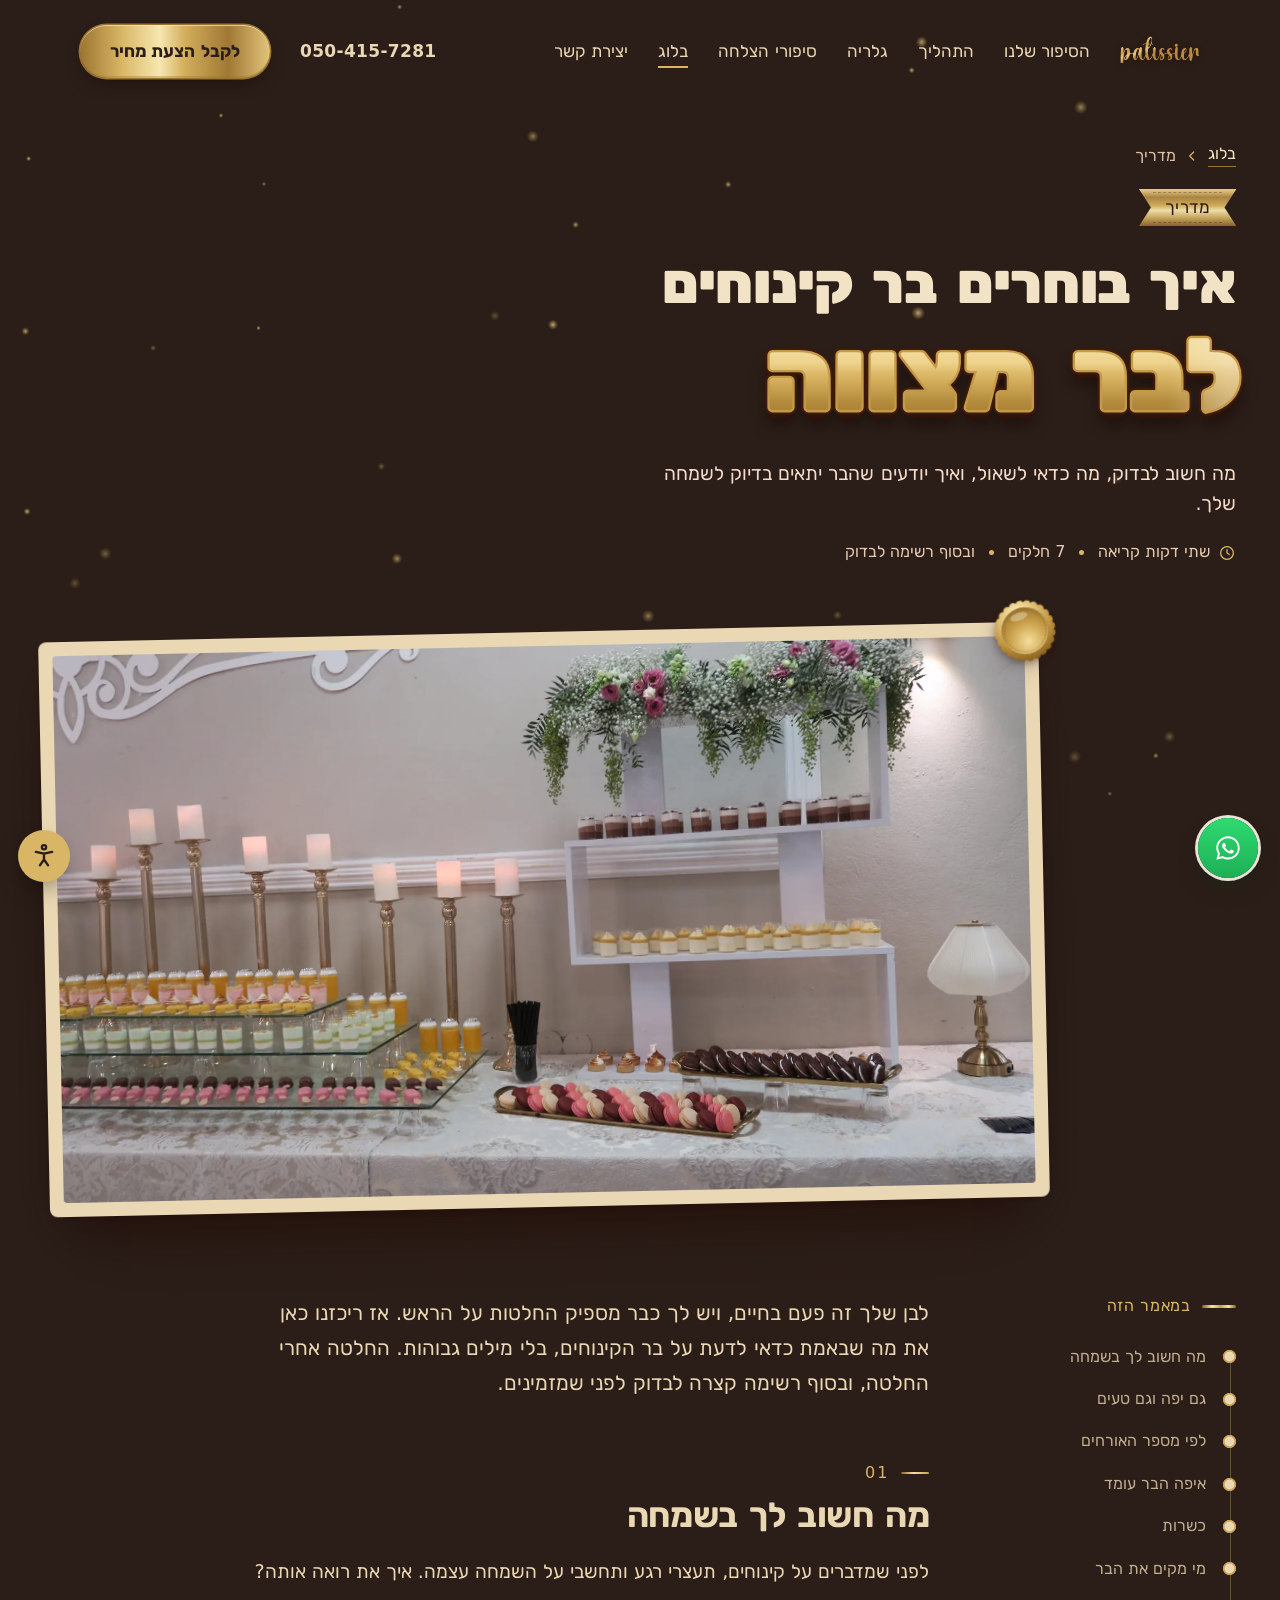
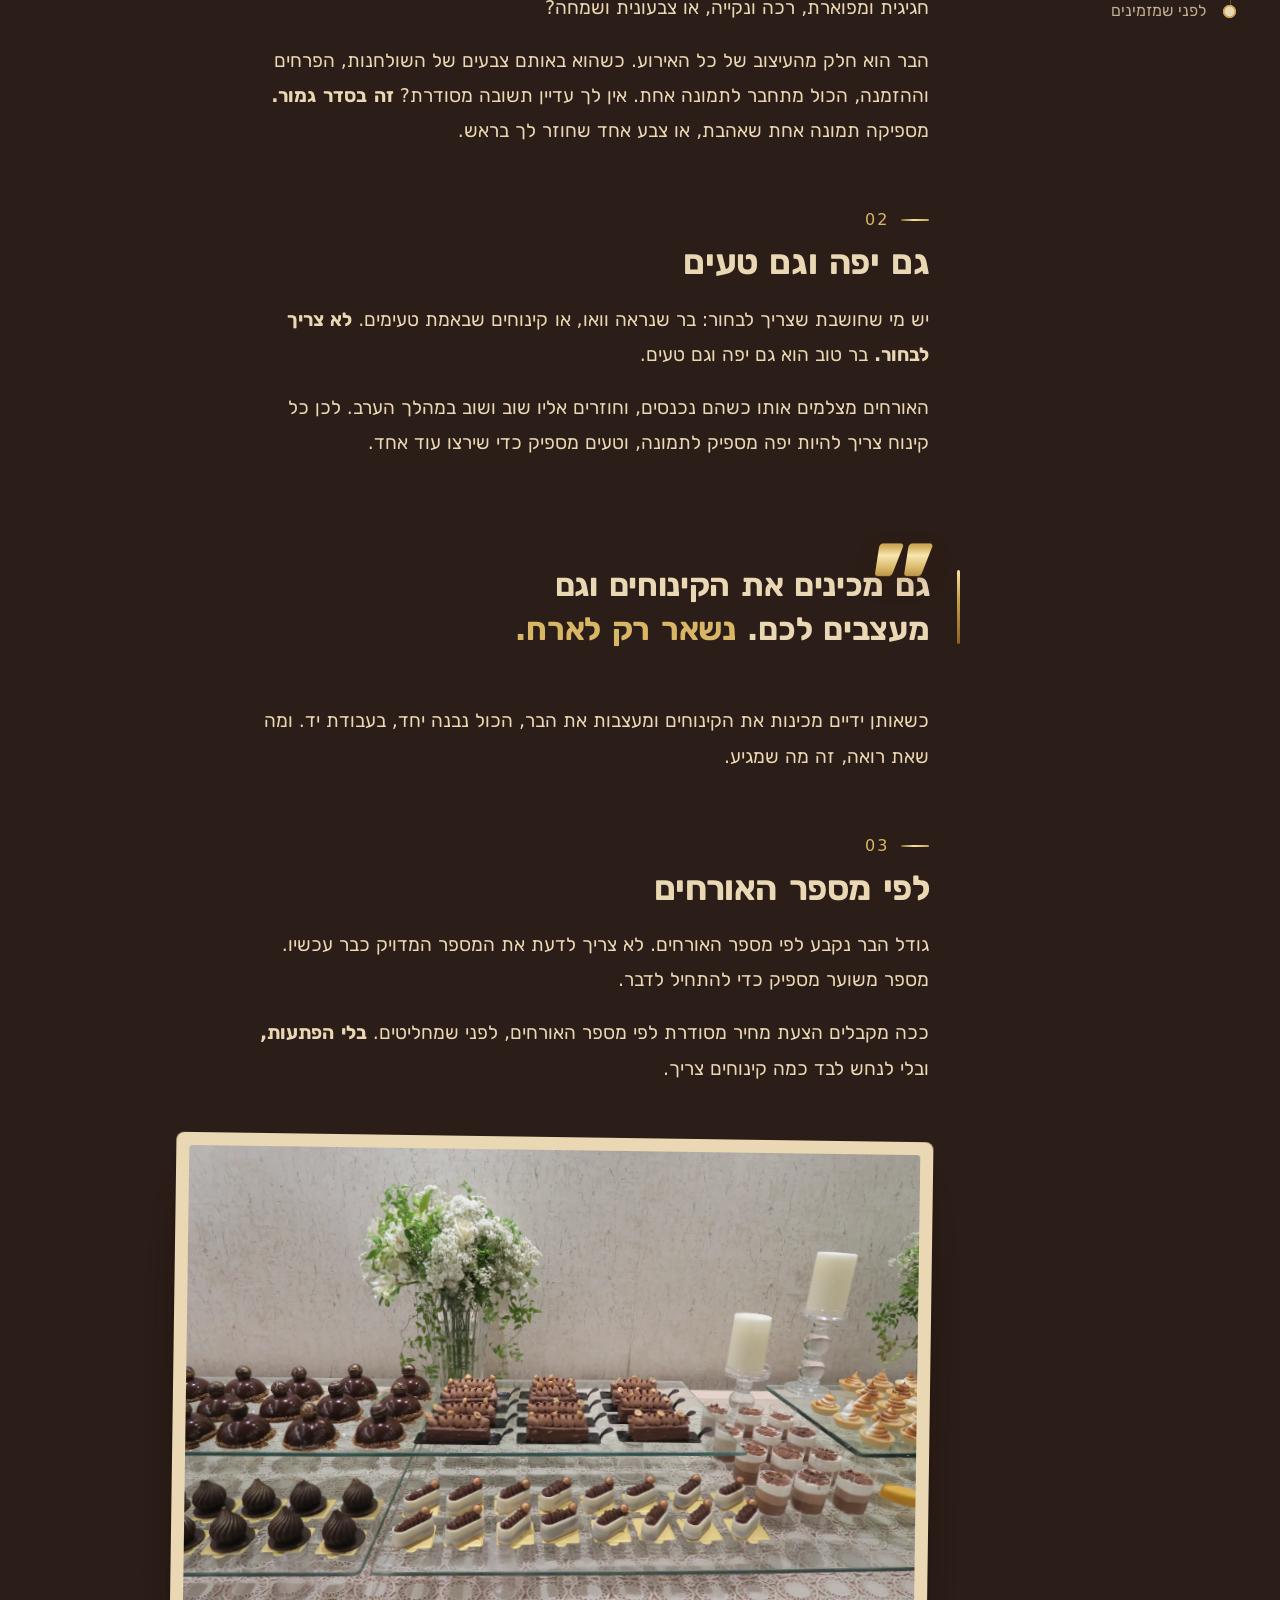
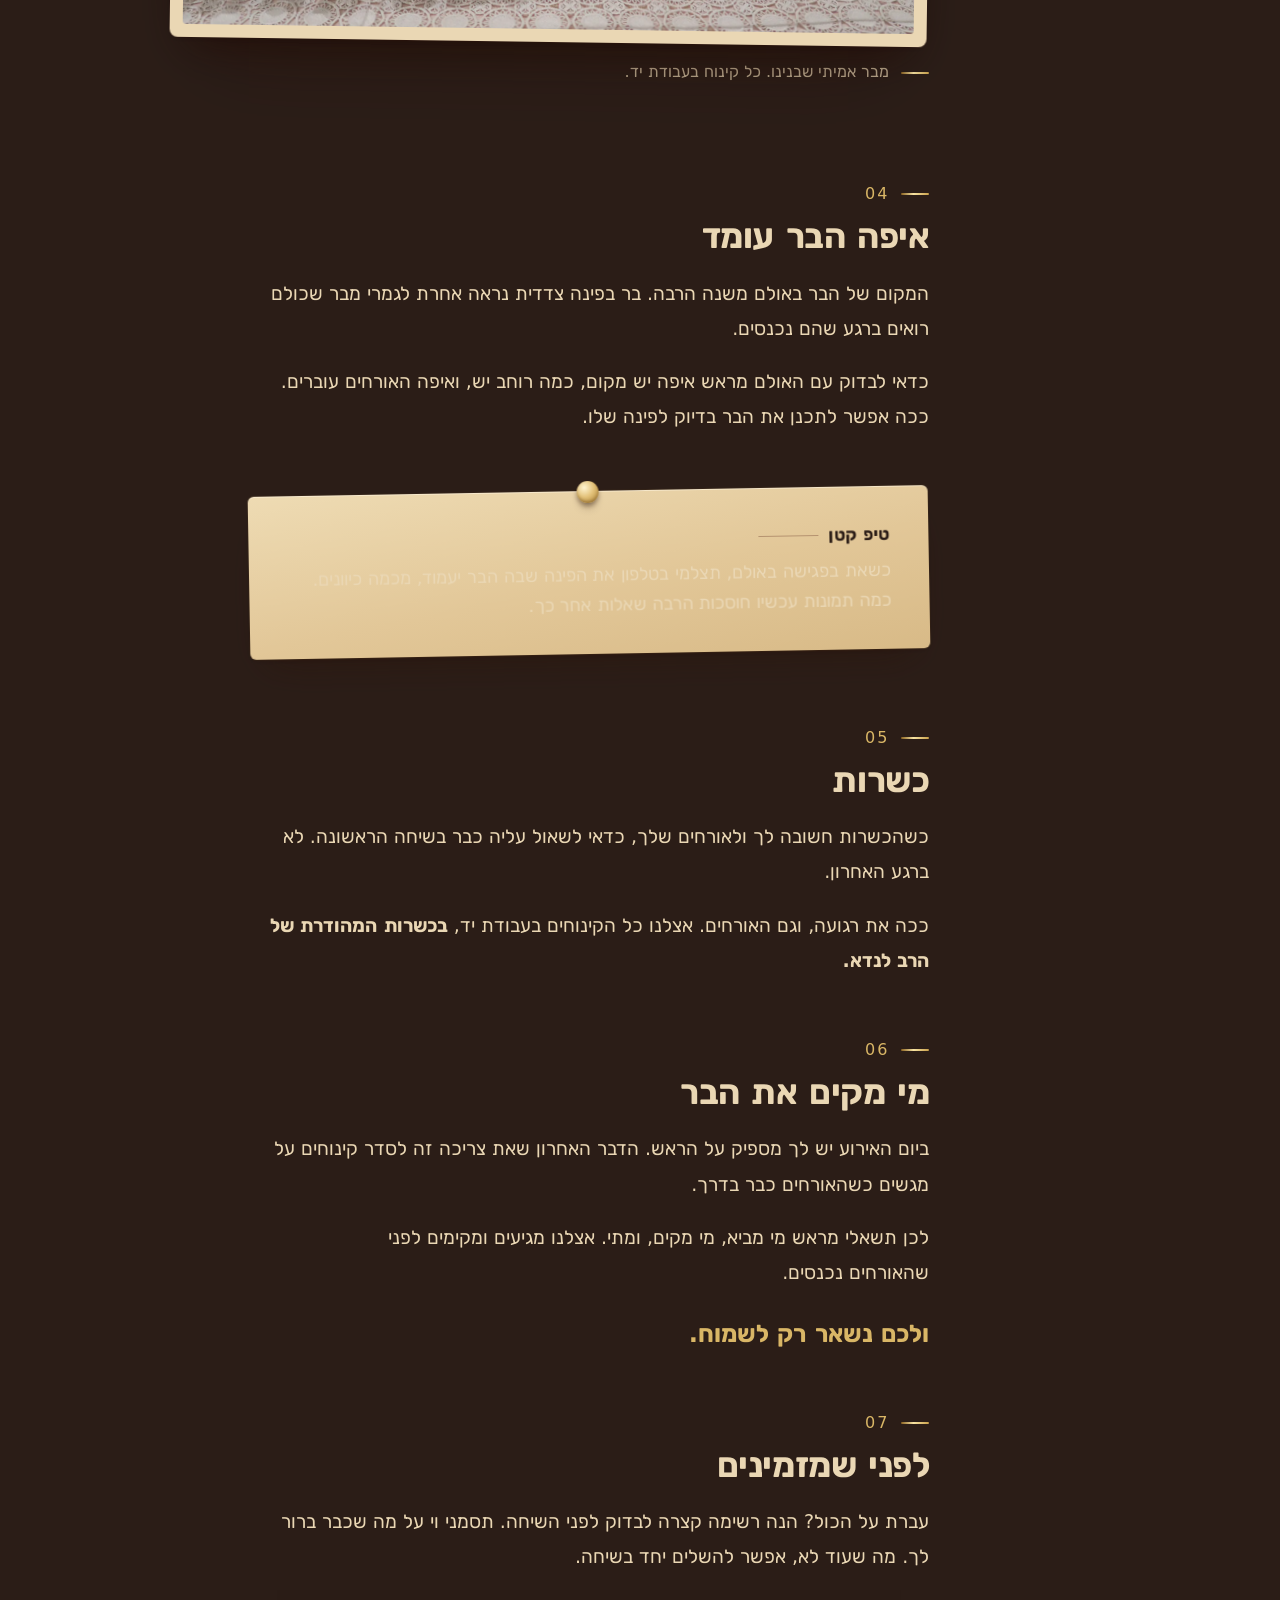
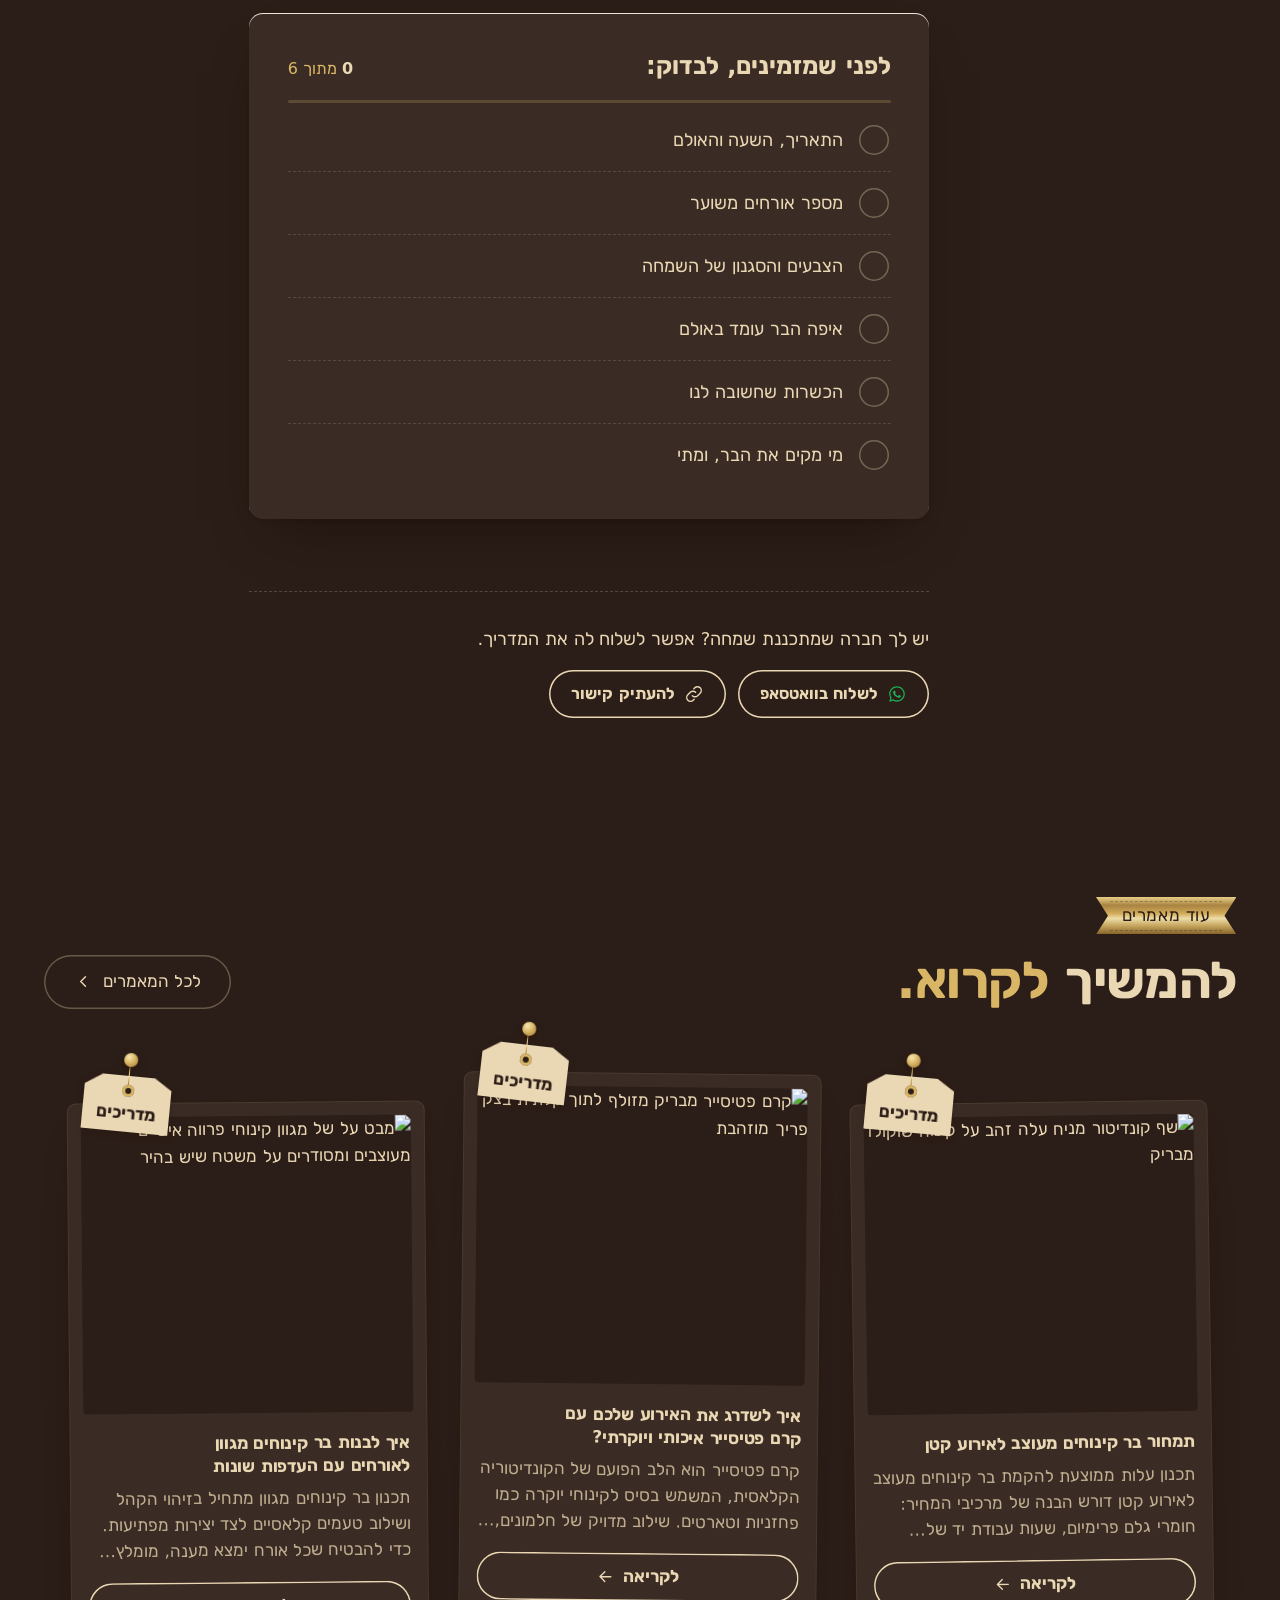
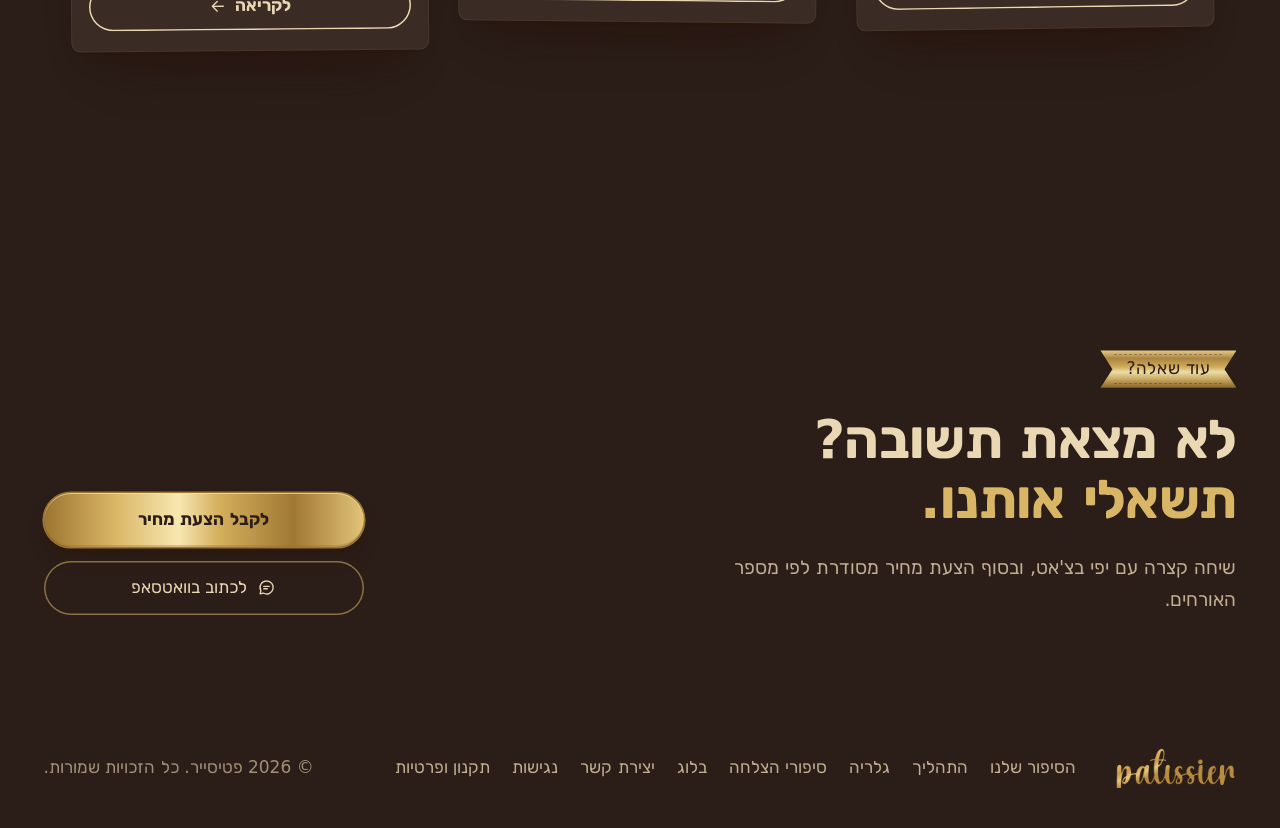
==== article.html @ a87665f5 "פטיסייר: עדכון התצוגה לגרסה החדשה (פלטה 41, כותרת זהב בתלת ממד, פתיחה בגלילה, בלוג ומאמרים) Co-Autho" ====
<!doctype html>
<html lang="he" dir="rtl">
<head>
<meta name="robots" content="noindex">
<meta charset="utf-8">
<meta name="viewport" content="width=device-width,initial-scale=1">
<title>איך בוחרים בר קינוחים לבר מצווה · פטיסייר</title>
<meta name="description" content="מה חשוב לבדוק לפני שבוחרים בר קינוחים לבר מצווה: סגנון וצבעים, מספר האורחים, המקום באולם, כשרות ומי מקים. ובסוף רשימה קצרה לבדוק לפני שמזמינים.">
<meta name="theme-color" content="#4A2216">
<link rel="icon" href="favicon.ico">
<link rel="preload" as="image" href="media/img/IMG_9027-lg.webp">
<link rel="stylesheet" href="site.css">
<link rel="stylesheet" href="blog.css">
<link rel="stylesheet" href="article.css">
<link rel="stylesheet" href="article-live.css">
<script>/* רעיונות לעמוד המאמר (זמני): article.html?idea=1..5 */(function(){var m=/[?&]idea=([1-5])/.exec(location.search);if(!m)return;document.documentElement.classList.add("idea-"+m[1]);document.write('<link rel="stylesheet" href="article-ideas/i'+m[1]+'.css">');window.AR_IDEA=+m[1];})();</script>
</head>
<body>
<a class="skip" href="#main">דילוג לתוכן</a>

<header class="hdr" id="hdr">
  <div class="wrap">
    <a class="hlogo" href="index.html" aria-label="פטיסייר, לדף הבית"><span class="logo" data-tone="gold"></span></a>
    <nav class="nav" aria-label="ראשי">
      <a href="index.html#story">הסיפור שלנו</a><a href="index.html#process">התהליך</a><a href="index.html#gallery">גלריה</a><a href="index.html#stories">סיפורי הצלחה</a><a href="blog.html" aria-current="page">בלוג</a><a href="index.html#contact">יצירת קשר</a>
    </nav>
    <span class="sp"></span>
    <a class="tel" href="tel:0504157281" aria-label="להתקשר 050-415-7281"><i data-ico="phone"></i><b class="ltr">050-415-7281</b></a>
    <a class="btn-g" href="index.html#bot">לקבל הצעת מחיר</a>
    <button class="mbtn" id="mbtn" aria-label="תפריט" aria-expanded="false" aria-controls="drawer"><i data-ico="menu"></i></button>
  </div>
</header>
<nav class="drawer" id="drawer" aria-label="תפריט">
  <button class="x" id="mx" aria-label="סגירה"><i data-ico="close"></i></button>
  <a href="index.html#story">הסיפור שלנו</a><a href="index.html#process">התהליך</a><a href="index.html#gallery">גלריה</a><a href="index.html#stories">סיפורי הצלחה</a><a href="blog.html" aria-current="page">בלוג</a><a href="index.html#contact">יצירת קשר</a>
  <a class="btn btn-main" href="index.html#bot">לקבל הצעת מחיר</a>
</nav>
<!-- פס התקדמות הקריאה: צמוד מתחת להדר (מתמלא ב-article.js) -->
<div class="ar-prog" aria-hidden="true"><i></i></div>

<main id="main">

  <!-- 1. פתיחה (שוקולד): פירורי לחם, תווית, כותרת עם זהב תלת ממדי, שורת פתיחה ופרטים. הגל של דף הבית למטה -->
  <section class="choc ar-hero on-choc" id="top">
    <canvas class="dust" data-n="36" aria-hidden="true"></canvas>
    <div class="wrap ar-hin">
      <nav class="ar-crumbs" aria-label="פירורי לחם">
        <a href="blog.html">בלוג</a><i data-ico="chevL"></i><span aria-current="page">מדריך</span>
      </nav>
      <span class="label gold">מדריך</span>
      <h1 class="ar-h1">
        <span class="ar-l1">איך בוחרים בר קינוחים</span>
        <span class="ar-l2 g3d" data-t="לבר מצווה"><span>לבר מצווה</span></span>
      </h1>
      <p class="ar-lead">מה חשוב לבדוק, מה כדאי לשאול, ואיך יודעים שהבר יתאים בדיוק לשמחה שלך.</p>
      <p class="ar-meta">
        <span class="ar-mi" id="ar-rt" hidden><i data-ico="clock"></i><span></span></span>
        <span class="ar-mi" id="ar-ns" hidden></span>
        <span class="ar-mi">ובסוף רשימה לבדוק</span>
      </p>
    </div>
    <svg class="h-wave" viewBox="0 760 1440 240" preserveAspectRatio="none" aria-hidden="true">
      <defs><linearGradient id="hgl" x1="0" x2="1"><stop offset="0" stop-color="#B98A45"/><stop offset=".3" stop-color="#E8C77F"/><stop offset=".55" stop-color="#C79A55"/><stop offset=".8" stop-color="#E9C880"/><stop offset="1" stop-color="#B98A45"/></linearGradient>
        <linearGradient id="hcr" gradientUnits="userSpaceOnUse" x1="0" y1="805" x2="0" y2="935"><stop offset="0" stop-color="#F2E3C6"/><stop offset=".55" stop-color="#F8EDDA"/><stop offset=".8" stop-color="#FBF3E4"/><stop offset="1" stop-color="#FBF3E4"/></linearGradient><filter id="hgrain" x="0" y="0" width="100%" height="100%"><feTurbulence type="fractalNoise" baseFrequency=".8" numOctaves="3" stitchTiles="stitch"/><feColorMatrix values="0 0 0 0 .26 0 0 0 0 .15 0 0 0 0 .1 0 0 0 .34 -.08"/><feComposite in2="SourceGraphic" operator="in"/></filter>
        <linearGradient id="hdrip" gradientUnits="userSpaceOnUse" x1="0" y1="840" x2="0" y2="1000"><stop offset="0" stop-color="#5C2E17"/><stop offset=".45" stop-color="#5C2E17"/><stop offset=".8" stop-color="#5A2C15"/><stop offset="1" stop-color="#74401F"/></linearGradient></defs>
      <g class="h-cake"><path class="h-cream" d="M-20 852.5 L-8 850.5 L4 848.5 L16 846.5 L28 844.4 L40 842.4 L52 840.3 L64 838.3 L76 836.4 L88 834.6 L100 833.0 L112 831.4 L124 830.0 L136 828.8 L148 827.8 L160 826.9 L172 826.3 L184 825.9 L196 825.7 L208 825.7 L220 826.0 L232 826.4 L244 827.1 L256 828.0 L268 829.0 L280 830.3 L292 831.7 L304 833.3 L316 835.0 L328 836.8 L340 838.8 L352 840.8 L364 842.8 L376 844.9 L388 846.9 L400 849.0 L412 851.0 L424 852.9 L436 854.7 L448 856.5 L460 858.1 L472 859.5 L484 860.8 L496 861.9 L508 862.8 L520 863.5 L532 864.0 L544 864.3 L556 864.3 L568 864.2 L580 863.8 L592 863.2 L604 862.4 L616 861.3 L628 860.2 L640 858.8 L652 857.3 L664 855.6 L676 853.8 L688 851.9 L700 849.9 L712 847.9 L724 845.9 L736 843.8 L748 841.7 L760 839.7 L772 837.8 L784 835.9 L796 834.1 L808 832.5 L820 831.0 L832 829.6 L844 828.5 L856 827.5 L868 826.7 L880 826.2 L892 825.8 L904 825.7 L916 825.8 L928 826.1 L940 826.6 L952 827.3 L964 828.3 L976 829.4 L988 830.7 L1000 832.2 L1012 833.8 L1024 835.6 L1036 837.4 L1048 839.4 L1060 841.4 L1072 843.4 L1084 845.5 L1096 847.5 L1108 849.6 L1120 851.6 L1132 853.5 L1144 855.3 L1156 857.0 L1168 858.5 L1180 859.9 L1192 861.1 L1204 862.2 L1216 863.0 L1228 863.7 L1240 864.1 L1252 864.3 L1264 864.3 L1276 864.1 L1288 863.6 L1300 862.9 L1312 862.1 L1324 861.0 L1336 859.8 L1348 858.3 L1360 856.8 L1372 855.1 L1384 853.2 L1396 851.3 L1408 849.3 L1420 847.3 L1432 845.2 L1444 843.2 L1456 841.1 L1460 961.5 L1450 963.1 L1440 964.9 L1430 966.6 L1420 968.3 L1410 970.0 L1400 971.7 L1390 973.3 L1380 974.9 L1370 976.4 L1360 977.8 L1350 979.1 L1340 980.3 L1330 981.4 L1320 982.4 L1310 983.2 L1300 983.9 L1290 984.5 L1280 984.9 L1270 985.2 L1260 985.3 L1250 985.3 L1240 985.1 L1230 984.8 L1220 984.3 L1210 983.6 L1200 982.9 L1190 982.0 L1180 980.9 L1170 979.8 L1160 978.5 L1150 977.1 L1140 975.7 L1130 974.2 L1120 972.6 L1110 970.9 L1100 969.2 L1090 967.5 L1080 965.8 L1070 964.1 L1060 962.4 L1050 960.7 L1040 959.1 L1030 957.5 L1020 956.0 L1010 954.5 L1000 953.2 L990 952.0 L980 950.8 L970 949.8 L960 948.9 L950 948.2 L940 947.6 L930 947.1 L920 946.8 L910 946.7 L900 946.7 L890 946.8 L880 947.2 L870 947.6 L860 948.2 L850 949.0 L840 949.8 L830 950.8 L820 952.0 L810 953.2 L800 954.6 L790 956.0 L780 957.5 L770 959.1 L760 960.7 L750 962.4 L740 964.1 L730 965.8 L720 967.6 L710 969.3 L700 970.9 L690 972.6 L680 974.2 L670 975.7 L660 977.2 L650 978.5 L640 979.8 L630 980.9 L620 982.0 L610 982.9 L600 983.6 L590 984.3 L580 984.8 L570 985.1 L560 985.3 L550 985.3 L540 985.2 L530 984.9 L520 984.5 L510 983.9 L500 983.2 L490 982.4 L480 981.4 L470 980.3 L460 979.1 L450 977.7 L440 976.3 L430 974.8 L420 973.3 L410 971.6 L400 970.0 L390 968.3 L380 966.6 L370 964.8 L360 963.1 L350 961.4 L340 959.8 L330 958.2 L320 956.6 L310 955.2 L300 953.8 L290 952.5 L280 951.3 L270 950.2 L260 949.3 L250 948.5 L240 947.8 L230 947.3 L220 947.0 L210 946.7 L200 946.7 L190 946.8 L180 947.0 L170 947.4 L160 947.9 L150 948.6 L140 949.4 L130 950.4 L120 951.5 L110 952.7 L100 954.0 L90 955.4 L80 956.8 L70 958.4 L60 960.0 L50 961.7 L40 963.4 L30 965.1 L20 966.8 L10 968.5 L0 970.2 L-10 971.9 L-20 973.5 Z"/><path class="h-creamhi" d="M-20 973.5 L-10 971.9 L0 970.2 L10 968.5 L20 966.8 L30 965.1 L40 963.4 L50 961.7 L60 960.0 L70 958.4 L80 956.8 L90 955.4 L100 954.0 L110 952.7 L120 951.5 L130 950.4 L140 949.4 L150 948.6 L160 947.9 L170 947.4 L180 947.0 L190 946.8 L200 946.7 L210 946.7 L220 947.0 L230 947.3 L240 947.8 L250 948.5 L260 949.3 L270 950.2 L280 951.3 L290 952.5 L300 953.8 L310 955.2 L320 956.6 L330 958.2 L340 959.8 L350 961.4 L360 963.1 L370 964.8 L380 966.6 L390 968.3 L400 970.0 L410 971.6 L420 973.3 L430 974.8 L440 976.3 L450 977.7 L460 979.1 L470 980.3 L480 981.4 L490 982.4 L500 983.2 L510 983.9 L520 984.5 L530 984.9 L540 985.2 L550 985.3 L560 985.3 L570 985.1 L580 984.8 L590 984.3 L600 983.6 L610 982.9 L620 982.0 L630 980.9 L640 979.8 L650 978.5 L660 977.2 L670 975.7 L680 974.2 L690 972.6 L700 970.9 L710 969.3 L720 967.6 L730 965.8 L740 964.1 L750 962.4 L760 960.7 L770 959.1 L780 957.5 L790 956.0 L800 954.6 L810 953.2 L820 952.0 L830 950.8 L840 949.8 L850 949.0 L860 948.2 L870 947.6 L880 947.2 L890 946.8 L900 946.7 L910 946.7 L920 946.8 L930 947.1 L940 947.6 L950 948.2 L960 948.9 L970 949.8 L980 950.8 L990 952.0 L1000 953.2 L1010 954.5 L1020 956.0 L1030 957.5 L1040 959.1 L1050 960.7 L1060 962.4 L1070 964.1 L1080 965.8 L1090 967.5 L1100 969.2 L1110 970.9 L1120 972.6 L1130 974.2 L1140 975.7 L1150 977.1 L1160 978.5 L1170 979.8 L1180 980.9 L1190 982.0 L1200 982.9 L1210 983.6 L1220 984.3 L1230 984.8 L1240 985.1 L1250 985.3 L1260 985.3 L1270 985.2 L1280 984.9 L1290 984.5 L1300 983.9 L1310 983.2 L1320 982.4 L1330 981.4 L1340 980.3 L1350 979.1 L1360 977.8 L1370 976.4 L1380 974.9 L1390 973.3 L1400 971.7 L1410 970.0 L1420 968.3 L1430 966.6 L1440 964.9 L1450 963.1 L1460 961.5"/><path class="h-goldl" d="M-20 852.5 L-8 850.5 L4 848.5 L16 846.5 L28 844.4 L40 842.4 L52 840.3 L64 838.3 L76 836.4 L88 834.6 L100 833.0 L112 831.4 L124 830.0 L136 828.8 L148 827.8 L160 826.9 L172 826.3 L184 825.9 L196 825.7 L208 825.7 L220 826.0 L232 826.4 L244 827.1 L256 828.0 L268 829.0 L280 830.3 L292 831.7 L304 833.3 L316 835.0 L328 836.8 L340 838.8 L352 840.8 L364 842.8 L376 844.9 L388 846.9 L400 849.0 L412 851.0 L424 852.9 L436 854.7 L448 856.5 L460 858.1 L472 859.5 L484 860.8 L496 861.9 L508 862.8 L520 863.5 L532 864.0 L544 864.3 L556 864.3 L568 864.2 L580 863.8 L592 863.2 L604 862.4 L616 861.3 L628 860.2 L640 858.8 L652 857.3 L664 855.6 L676 853.8 L688 851.9 L700 849.9 L712 847.9 L724 845.9 L736 843.8 L748 841.7 L760 839.7 L772 837.8 L784 835.9 L796 834.1 L808 832.5 L820 831.0 L832 829.6 L844 828.5 L856 827.5 L868 826.7 L880 826.2 L892 825.8 L904 825.7 L916 825.8 L928 826.1 L940 826.6 L952 827.3 L964 828.3 L976 829.4 L988 830.7 L1000 832.2 L1012 833.8 L1024 835.6 L1036 837.4 L1048 839.4 L1060 841.4 L1072 843.4 L1084 845.5 L1096 847.5 L1108 849.6 L1120 851.6 L1132 853.5 L1144 855.3 L1156 857.0 L1168 858.5 L1180 859.9 L1192 861.1 L1204 862.2 L1216 863.0 L1228 863.7 L1240 864.1 L1252 864.3 L1264 864.3 L1276 864.1 L1288 863.6 L1300 862.9 L1312 862.1 L1324 861.0 L1336 859.8 L1348 858.3 L1360 856.8 L1372 855.1 L1384 853.2 L1396 851.3 L1408 849.3 L1420 847.3 L1432 845.2 L1444 843.2 L1456 841.1 L1460 939.5 L1450 941.1 L1440 942.9 L1430 944.6 L1420 946.3 L1410 948.0 L1400 949.7 L1390 951.3 L1380 952.9 L1370 954.4 L1360 955.8 L1350 957.1 L1340 958.3 L1330 959.4 L1320 960.4 L1310 961.2 L1300 961.9 L1290 962.5 L1280 962.9 L1270 963.2 L1260 963.3 L1250 963.3 L1240 963.1 L1230 962.8 L1220 962.3 L1210 961.6 L1200 960.9 L1190 960.0 L1180 958.9 L1170 957.8 L1160 956.5 L1150 955.1 L1140 953.7 L1130 952.2 L1120 950.6 L1110 948.9 L1100 947.2 L1090 945.5 L1080 943.8 L1070 942.1 L1060 940.4 L1050 938.7 L1040 937.1 L1030 935.5 L1020 934.0 L1010 932.5 L1000 931.2 L990 930.0 L980 928.8 L970 927.8 L960 926.9 L950 926.2 L940 925.6 L930 925.1 L920 924.8 L910 924.7 L900 924.7 L890 924.8 L880 925.2 L870 925.6 L860 926.2 L850 927.0 L840 927.8 L830 928.8 L820 930.0 L810 931.2 L800 932.6 L790 934.0 L780 935.5 L770 937.1 L760 938.7 L750 940.4 L740 942.1 L730 943.8 L720 945.6 L710 947.3 L700 948.9 L690 950.6 L680 952.2 L670 953.7 L660 955.2 L650 956.5 L640 957.8 L630 958.9 L620 960.0 L610 960.9 L600 961.6 L590 962.3 L580 962.8 L570 963.1 L560 963.3 L550 963.3 L540 963.2 L530 962.9 L520 962.5 L510 961.9 L500 961.2 L490 960.4 L480 959.4 L470 958.3 L460 957.1 L450 955.7 L440 954.3 L430 952.8 L420 951.3 L410 949.6 L400 948.0 L390 946.3 L380 944.6 L370 942.8 L360 941.1 L350 939.4 L340 937.8 L330 936.2 L320 934.6 L310 933.2 L300 931.8 L290 930.5 L280 929.3 L270 928.2 L260 927.3 L250 926.5 L240 925.8 L230 925.3 L220 925.0 L210 924.7 L200 924.7 L190 924.8 L180 925.0 L170 925.4 L160 925.9 L150 926.6 L140 927.4 L130 928.4 L120 929.5 L110 930.7 L100 932.0 L90 933.4 L80 934.8 L70 936.4 L60 938.0 L50 939.7 L40 941.4 L30 943.1 L20 944.8 L10 946.5 L0 948.2 L-10 949.9 L-20 951.5 Z"/></g>
      <path class="h-drip" d="M-20 852.5 L-8 850.5 L4 848.5 L16 846.5 L28 844.4 L40 842.4 L52 840.3 L64 838.3 L76 836.4 L88 834.6 L100 833.0 L112 831.4 L124 830.0 L136 828.8 L148 827.8 L160 826.9 L172 826.3 L184 825.9 L196 825.7 L208 825.7 L220 826.0 L232 826.4 L244 827.1 L256 828.0 L268 829.0 L280 830.3 L292 831.7 L304 833.3 L316 835.0 L328 836.8 L340 838.8 L352 840.8 L364 842.8 L376 844.9 L388 846.9 L400 849.0 L412 851.0 L424 852.9 L436 854.7 L448 856.5 L460 858.1 L472 859.5 L484 860.8 L496 861.9 L508 862.8 L520 863.5 L532 864.0 L544 864.3 L556 864.3 L568 864.2 L580 863.8 L592 863.2 L604 862.4 L616 861.3 L628 860.2 L640 858.8 L652 857.3 L664 855.6 L676 853.8 L688 851.9 L700 849.9 L712 847.9 L724 845.9 L736 843.8 L748 841.7 L760 839.7 L772 837.8 L784 835.9 L796 834.1 L808 832.5 L820 831.0 L832 829.6 L844 828.5 L856 827.5 L868 826.7 L880 826.2 L892 825.8 L904 825.7 L916 825.8 L928 826.1 L940 826.6 L952 827.3 L964 828.3 L976 829.4 L988 830.7 L1000 832.2 L1012 833.8 L1024 835.6 L1036 837.4 L1048 839.4 L1060 841.4 L1072 843.4 L1084 845.5 L1096 847.5 L1108 849.6 L1120 851.6 L1132 853.5 L1144 855.3 L1156 857.0 L1168 858.5 L1180 859.9 L1192 861.1 L1204 862.2 L1216 863.0 L1228 863.7 L1240 864.1 L1252 864.3 L1264 864.3 L1276 864.1 L1288 863.6 L1300 862.9 L1312 862.1 L1324 861.0 L1336 859.8 L1348 858.3 L1360 856.8 L1372 855.1 L1384 853.2 L1396 851.3 L1408 849.3 L1420 847.3 L1432 845.2 L1444 843.2 L1456 841.1 L1460 931.5 L1450 933.1 L1440 934.9 L1430 936.6 L1420 938.3 L1410 940.0 L1400 941.7 L1390 943.3 L1380 944.9 L1370 946.4 L1360 947.8 L1350 949.1 L1340 950.3 L1330 951.4 L1320 952.4 L1310 953.2 L1300 953.9 L1290 954.5 L1280 954.9 L1270 955.2 L1260 955.3 L1250 955.3 L1240 955.1 L1230 954.8 L1220 954.3 L1210 953.6 L1200 952.9 L1190 952.0 L1180 950.9 L1170 949.8 L1160 948.5 L1150 947.1 L1140 945.7 L1130 944.2 L1120 942.6 L1110 940.9 L1100 939.2 L1090 937.5 L1080 935.8 L1070 934.1 L1060 932.4 L1050 930.7 L1040 929.1 L1030 927.5 L1020 926.0 L1010 924.5 L1000 923.2 L990 922.0 L980 920.8 L970 919.8 L960 918.9 L950 918.2 L940 917.6 L930 917.1 L920 916.8 L910 916.7 L900 916.7 L890 916.8 L880 917.2 L870 917.6 L860 918.2 L850 919.0 L840 919.8 L830 920.8 L820 922.0 L810 923.2 L800 924.6 L790 926.0 L780 927.5 L770 929.1 L760 930.7 L750 932.4 L740 934.1 L730 935.8 L720 937.6 L710 939.3 L700 940.9 L690 942.6 L680 944.2 L670 945.7 L660 947.2 L650 948.5 L640 949.8 L630 950.9 L620 952.0 L610 952.9 L600 953.6 L590 954.3 L580 954.8 L570 955.1 L560 955.3 L550 955.3 L540 955.2 L530 954.9 L520 954.5 L510 953.9 L500 953.2 L490 952.4 L480 951.4 L470 950.3 L460 949.1 L450 947.7 L440 946.3 L430 944.8 L420 943.3 L410 941.6 L400 940.0 L390 938.3 L380 936.6 L370 934.8 L360 933.1 L350 931.4 L340 929.8 L330 928.2 L320 926.6 L310 925.2 L300 923.8 L290 922.5 L280 921.3 L270 920.2 L260 919.3 L250 918.5 L240 917.8 L230 917.3 L220 917.0 L210 916.7 L200 916.7 L190 916.8 L180 917.0 L170 917.4 L160 917.9 L150 918.6 L140 919.4 L130 920.4 L120 921.5 L110 922.7 L100 924.0 L90 925.4 L80 926.8 L70 928.4 L60 930.0 L50 931.7 L40 933.4 L30 935.1 L20 936.8 L10 938.5 L0 940.2 L-10 941.9 L-20 943.5 Z"/>
      <path class="h-gl h-mid" d="M-20 896.3 L-12 896.9 L-4 897.6 L4 898.2 L12 898.9 L20 899.6 L28 900.3 L36 901.0 L44 901.7 L52 902.3 L60 903.0 L68 903.7 L76 904.3 L84 904.9 L92 905.5 L100 906.0 L108 906.5 L116 907.0 L124 907.5 L132 907.9 L140 908.3 L148 908.6 L156 908.9 L164 909.2 L172 909.4 L180 909.5 L188 909.6 L196 909.7 L204 909.7 L212 909.6 L220 909.5 L228 909.4 L236 909.2 L244 909.0 L252 908.7 L260 908.3 L268 908.0 L276 907.6 L284 907.1 L292 906.6 L300 906.1 L308 905.6 L316 905.0 L324 904.4 L332 903.8 L340 903.1 L348 902.5 L356 901.8 L364 901.1 L372 900.4 L380 899.7 L388 899.0 L396 898.4 L404 897.7 L412 897.0 L420 896.4 L428 895.7 L436 895.1 L444 894.5 L452 894.0 L460 893.5 L468 893.0 L476 892.5 L484 892.1 L492 891.7 L500 891.4 L508 891.1 L516 890.8 L524 890.6 L532 890.5 L540 890.4 L548 890.3 L556 890.3 L564 890.4 L572 890.5 L580 890.6 L588 890.8 L596 891.0 L604 891.3 L612 891.6 L620 892.0 L628 892.4 L636 892.9 L644 893.4 L652 893.9 L660 894.4 L668 895.0 L676 895.6 L684 896.2 L692 896.9 L700 897.5 L708 898.2 L716 898.9 L724 899.6 L732 900.3 L740 900.9 L748 901.6 L756 902.3 L764 903.0 L772 903.6 L780 904.2 L788 904.9 L796 905.4 L804 906.0 L812 906.5 L820 907.0 L828 907.5 L836 907.9 L844 908.3 L852 908.6 L860 908.9 L868 909.1 L876 909.3 L884 909.5 L892 909.6 L900 909.7 L908 909.7 L916 909.6 L924 909.5 L932 909.4 L940 909.2 L948 909.0 L956 908.7 L964 908.4 L972 908.0 L980 907.6 L988 907.1 L996 906.7 L1004 906.1 L1012 905.6 L1020 905.0 L1028 904.4 L1036 903.8 L1044 903.2 L1052 902.5 L1060 901.8 L1068 901.1 L1076 900.4 L1084 899.8 L1092 899.1 L1100 898.4 L1108 897.7 L1116 897.0 L1124 896.4 L1132 895.8 L1140 895.2 L1148 894.6 L1156 894.0 L1164 893.5 L1172 893.0 L1180 892.5 L1188 892.1 L1196 891.7 L1204 891.4 L1212 891.1 L1220 890.9 L1228 890.7 L1236 890.5 L1244 890.4 L1252 890.3 L1260 890.3 L1268 890.4 L1276 890.5 L1284 890.6 L1292 890.8 L1300 891.0 L1308 891.3 L1316 891.6 L1324 892.0 L1332 892.4 L1340 892.8 L1348 893.3 L1356 893.8 L1364 894.4 L1372 895.0 L1380 895.6 L1388 896.2 L1396 896.8 L1404 897.5 L1412 898.2 L1420 898.8 L1428 899.5 L1436 900.2 L1444 900.9 L1452 901.6 L1460 902.3"/>
      <path class="h-band" d="M-20 833.5 L-8 831.5 L4 829.5 L16 827.5 L28 825.4 L40 823.4 L52 821.3 L64 819.3 L76 817.4 L88 815.6 L100 814.0 L112 812.4 L124 811.0 L136 809.8 L148 808.8 L160 807.9 L172 807.3 L184 806.9 L196 806.7 L208 806.7 L220 807.0 L232 807.4 L244 808.1 L256 809.0 L268 810.0 L280 811.3 L292 812.7 L304 814.3 L316 816.0 L328 817.8 L340 819.8 L352 821.8 L364 823.8 L376 825.9 L388 827.9 L400 830.0 L412 832.0 L424 833.9 L436 835.7 L448 837.5 L460 839.1 L472 840.5 L484 841.8 L496 842.9 L508 843.8 L520 844.5 L532 845.0 L544 845.3 L556 845.3 L568 845.2 L580 844.8 L592 844.2 L604 843.4 L616 842.3 L628 841.2 L640 839.8 L652 838.3 L664 836.6 L676 834.8 L688 832.9 L700 830.9 L712 828.9 L724 826.9 L736 824.8 L748 822.7 L760 820.7 L772 818.8 L784 816.9 L796 815.1 L808 813.5 L820 812.0 L832 810.6 L844 809.5 L856 808.5 L868 807.7 L880 807.2 L892 806.8 L904 806.7 L916 806.8 L928 807.1 L940 807.6 L952 808.3 L964 809.3 L976 810.4 L988 811.7 L1000 813.2 L1012 814.8 L1024 816.6 L1036 818.4 L1048 820.4 L1060 822.4 L1072 824.4 L1084 826.5 L1096 828.5 L1108 830.6 L1120 832.6 L1132 834.5 L1144 836.3 L1156 838.0 L1168 839.5 L1180 840.9 L1192 842.1 L1204 843.2 L1216 844.0 L1228 844.7 L1240 845.1 L1252 845.3 L1264 845.3 L1276 845.1 L1288 844.6 L1300 843.9 L1312 843.1 L1324 842.0 L1336 840.8 L1348 839.3 L1360 837.8 L1372 836.1 L1384 834.2 L1396 832.3 L1408 830.3 L1420 828.3 L1432 826.2 L1444 824.2 L1456 822.1 L1456 860.1 L1444 862.2 L1432 864.2 L1420 866.3 L1408 868.3 L1396 870.3 L1384 872.2 L1372 874.1 L1360 875.8 L1348 877.3 L1336 878.8 L1324 880.0 L1312 881.1 L1300 881.9 L1288 882.6 L1276 883.1 L1264 883.3 L1252 883.3 L1240 883.1 L1228 882.7 L1216 882.0 L1204 881.2 L1192 880.1 L1180 878.9 L1168 877.5 L1156 876.0 L1144 874.3 L1132 872.5 L1120 870.6 L1108 868.6 L1096 866.5 L1084 864.5 L1072 862.4 L1060 860.4 L1048 858.4 L1036 856.4 L1024 854.6 L1012 852.8 L1000 851.2 L988 849.7 L976 848.4 L964 847.3 L952 846.3 L940 845.6 L928 845.1 L916 844.8 L904 844.7 L892 844.8 L880 845.2 L868 845.7 L856 846.5 L844 847.5 L832 848.6 L820 850.0 L808 851.5 L796 853.1 L784 854.9 L772 856.8 L760 858.7 L748 860.7 L736 862.8 L724 864.9 L712 866.9 L700 868.9 L688 870.9 L676 872.8 L664 874.6 L652 876.3 L640 877.8 L628 879.2 L616 880.3 L604 881.4 L592 882.2 L580 882.8 L568 883.2 L556 883.3 L544 883.3 L532 883.0 L520 882.5 L508 881.8 L496 880.9 L484 879.8 L472 878.5 L460 877.1 L448 875.5 L436 873.7 L424 871.9 L412 870.0 L400 868.0 L388 865.9 L376 863.9 L364 861.8 L352 859.8 L340 857.8 L328 855.8 L316 854.0 L304 852.3 L292 850.7 L280 849.3 L268 848.0 L256 847.0 L244 846.1 L232 845.4 L220 845.0 L208 844.7 L196 844.7 L184 844.9 L172 845.3 L160 845.9 L148 846.8 L136 847.8 L124 849.0 L112 850.4 L100 852.0 L88 853.6 L76 855.4 L64 857.3 L52 859.3 L40 861.4 L28 863.4 L16 865.5 L4 867.5 L-8 869.5 L-20 871.5 Z"/>
      <path class="h-bhi" d="M-20 834.7 L-8 832.7 L4 830.7 L16 828.7 L28 826.6 L40 824.6 L52 822.5 L64 820.5 L76 818.6 L88 816.8 L100 815.2 L112 813.6 L124 812.2 L136 811.0 L148 810.0 L160 809.1 L172 808.5 L184 808.1 L196 807.9 L208 807.9 L220 808.2 L232 808.6 L244 809.3 L256 810.2 L268 811.2 L280 812.5 L292 813.9 L304 815.5 L316 817.2 L328 819.0 L340 821.0 L352 823.0 L364 825.0 L376 827.1 L388 829.1 L400 831.2 L412 833.2 L424 835.1 L436 836.9 L448 838.7 L460 840.3 L472 841.7 L484 843.0 L496 844.1 L508 845.0 L520 845.7 L532 846.2 L544 846.5 L556 846.5 L568 846.4 L580 846.0 L592 845.4 L604 844.6 L616 843.5 L628 842.4 L640 841.0 L652 839.5 L664 837.8 L676 836.0 L688 834.1 L700 832.1 L712 830.1 L724 828.1 L736 826.0 L748 823.9 L760 821.9 L772 820.0 L784 818.1 L796 816.3 L808 814.7 L820 813.2 L832 811.8 L844 810.7 L856 809.7 L868 808.9 L880 808.4 L892 808.0 L904 807.9 L916 808.0 L928 808.3 L940 808.8 L952 809.5 L964 810.5 L976 811.6 L988 812.9 L1000 814.4 L1012 816.0 L1024 817.8 L1036 819.6 L1048 821.6 L1060 823.6 L1072 825.6 L1084 827.7 L1096 829.7 L1108 831.8 L1120 833.8 L1132 835.7 L1144 837.5 L1156 839.2 L1168 840.7 L1180 842.1 L1192 843.3 L1204 844.4 L1216 845.2 L1228 845.9 L1240 846.3 L1252 846.5 L1264 846.5 L1276 846.3 L1288 845.8 L1300 845.1 L1312 844.3 L1324 843.2 L1336 842.0 L1348 840.5 L1360 839.0 L1372 837.3 L1384 835.4 L1396 833.5 L1408 831.5 L1420 829.5 L1432 827.4 L1444 825.4 L1456 823.3"/>
    </svg>
  </section>

  <!-- הרגע החתום: הצילום הראשי כהדפסה גדולה שיושבת חצי על השוקולד וחצי על השמנת, מעל הגל -->
  <div class="ar-shot">
    <div class="ar-print">
      <figure class="print"><div class="ph"><img src="media/img/IMG_9027-lg.webp" alt="בר קינוחים אמיתי שבנינו: מדף לבן עם פרחים, פמוטי זהב ושורות של קינוחים בעבודת יד" fetchpriority="high" decoding="async"></div></figure>
      <span class="seal"></span>
    </div>
  </div>

  <!-- 2. גוף המאמר (שמנת): תוכן עניינים דביק מימין, טור קריא משמאל. בטלפון תוכן העניינים נפתח ונסגר בראש המאמר -->
  <div class="ar-body">
    <div class="wrap ar-grid">
      <aside class="ar-side">
        <nav class="ar-toc" id="ar-toc" aria-label="במאמר הזה">
          <p class="ar-toc-h" aria-hidden="true">במאמר הזה</p>
          <button class="ar-toc-t" type="button" aria-expanded="false" aria-controls="ar-toc-l"><span>במאמר הזה</span><small id="ar-toc-n">7 חלקים</small><i data-ico="chevL"></i></button>
          <div class="ar-toc-w">
            <ol class="ar-toc-l" id="ar-toc-l">
              <li><a href="#s1">מה חשוב לך בשמחה</a></li>
              <li><a href="#s2">גם יפה וגם טעים</a></li>
              <li><a href="#s3">לפי מספר האורחים</a></li>
              <li><a href="#s4">איפה הבר עומד</a></li>
              <li><a href="#s5">כשרות</a></li>
              <li><a href="#s6">מי מקים את הבר</a></li>
              <li><a href="#s7">לפני שמזמינים</a></li>
            </ol>
          </div>
        </nav>
      </aside>

      <article class="ar-art" id="ar-art">
        <p class="ar-intro">לבן שלך זה פעם בחיים, ויש לך כבר מספיק החלטות על הראש. אז ריכזנו כאן את מה שבאמת כדאי לדעת על בר הקינוחים, בלי מילים גבוהות. החלטה אחרי החלטה, ובסוף רשימה קצרה לבדוק לפני שמזמינים.</p>

        <section class="ar-sec" id="s1" aria-labelledby="s1-h">
          <span class="ar-n" aria-hidden="true">01</span>
          <h2 id="s1-h" tabindex="-1">מה חשוב לך בשמחה</h2>
          <p>לפני שמדברים על קינוחים, תעצרי רגע ותחשבי על השמחה עצמה. איך את רואה אותה? חגיגית ומפוארת, רכה ונקייה, או צבעונית ושמחה?</p>
          <p>הבר הוא חלק מהעיצוב של כל האירוע. כשהוא באותם צבעים של השולחנות, הפרחים וההזמנה, הכול מתחבר לתמונה אחת. אין לך עדיין תשובה מסודרת? <b>זה בסדר גמור.</b> מספיקה תמונה אחת שאהבת, או צבע אחד שחוזר לך בראש.</p>
        </section>

        <section class="ar-sec" id="s2" aria-labelledby="s2-h">
          <span class="ar-n" aria-hidden="true">02</span>
          <h2 id="s2-h" tabindex="-1">גם יפה וגם טעים</h2>
          <p>יש מי שחושבת שצריך לבחור: בר שנראה וואו, או קינוחים שבאמת טעימים. <b>לא צריך לבחור.</b> בר טוב הוא גם יפה וגם טעים.</p>
          <p>האורחים מצלמים אותו כשהם נכנסים, וחוזרים אליו שוב ושוב במהלך הערב. לכן כל קינוח צריך להיות יפה מספיק לתמונה, וטעים מספיק כדי שירצו עוד אחד.</p>
          <figure class="ar-quote rv">
            <span class="ar-qm" aria-hidden="true">״</span>
            <blockquote><p>גם מכינים את הקינוחים וגם מעצבים לכם. <em>נשאר רק לארח.</em></p></blockquote>
          </figure>
          <p>כשאותן ידיים מכינות את הקינוחים ומעצבות את הבר, הכול נבנה יחד, בעבודת יד. ומה שאת רואה, זה מה שמגיע.</p>
        </section>

        <section class="ar-sec" id="s3" aria-labelledby="s3-h">
          <span class="ar-n" aria-hidden="true">03</span>
          <h2 id="s3-h" tabindex="-1">לפי מספר האורחים</h2>
          <p>גודל הבר נקבע לפי מספר האורחים. לא צריך לדעת את המספר המדויק כבר עכשיו. מספר משוער מספיק כדי להתחיל לדבר.</p>
          <p>ככה מקבלים הצעת מחיר מסודרת לפי מספר האורחים, לפני שמחליטים. <b>בלי הפתעות,</b> ובלי לנחש לבד כמה קינוחים צריך.</p>
          <figure class="ar-pic rv">
            <div class="print"><div class="ph"><img src="media/img/IMG_6509-lg.webp" alt="קינוחי שוקולד בעבודת יד על מגשי זכוכית, עם זר פרחים לבנים ונרות" loading="lazy" decoding="async"></div></div>
            <figcaption>מבר אמיתי שבנינו. כל קינוח בעבודת יד.</figcaption>
          </figure>
        </section>

        <section class="ar-sec" id="s4" aria-labelledby="s4-h">
          <span class="ar-n" aria-hidden="true">04</span>
          <h2 id="s4-h" tabindex="-1">איפה הבר עומד</h2>
          <p>המקום של הבר באולם משנה הרבה. בר בפינה צדדית נראה אחרת לגמרי מבר שכולם רואים ברגע שהם נכנסים.</p>
          <p>כדאי לבדוק עם האולם מראש איפה יש מקום, כמה רוחב יש, ואיפה האורחים עוברים. ככה אפשר לתכנן את הבר בדיוק לפינה שלו.</p>
          <aside class="ar-tip rv" aria-label="טיפ קטן">
            <span class="ar-pin" aria-hidden="true"></span>
            <p class="ar-tip-h">טיפ קטן</p>
            <p>כשאת בפגישה באולם, תצלמי בטלפון את הפינה שבה הבר יעמוד, מכמה כיוונים. כמה תמונות עכשיו חוסכות הרבה שאלות אחר כך.</p>
          </aside>
        </section>

        <section class="ar-sec" id="s5" aria-labelledby="s5-h">
          <span class="ar-n" aria-hidden="true">05</span>
          <h2 id="s5-h" tabindex="-1">כשרות</h2>
          <p>כשהכשרות חשובה לך ולאורחים שלך, כדאי לשאול עליה כבר בשיחה הראשונה. לא ברגע האחרון.</p>
          <p>ככה את רגועה, וגם האורחים. אצלנו כל הקינוחים בעבודת יד, <b>בכשרות המהודרת של הרב לנדא.</b></p>
        </section>

        <section class="ar-sec" id="s6" aria-labelledby="s6-h">
          <span class="ar-n" aria-hidden="true">06</span>
          <h2 id="s6-h" tabindex="-1">מי מקים את הבר</h2>
          <p>ביום האירוע יש לך מספיק על הראש. הדבר האחרון שאת צריכה זה לסדר קינוחים על מגשים כשהאורחים כבר בדרך.</p>
          <p>לכן תשאלי מראש מי מביא, מי מקים, ומתי. אצלנו מגיעים ומקימים לפני שהאורחים נכנסים.</p>
          <p class="ar-last">ולכם נשאר רק לשמוח.</p>
        </section>

        <section class="ar-sec" id="s7" aria-labelledby="s7-h">
          <span class="ar-n" aria-hidden="true">07</span>
          <h2 id="s7-h" tabindex="-1">לפני שמזמינים</h2>
          <p>עברת על הכול? הנה רשימה קצרה לבדוק לפני השיחה. תסמני וי על מה שכבר ברור לך. מה שעוד לא, אפשר להשלים יחד בשיחה.</p>

          <!-- הרכיב האינטראקטיבי: רשימה לסימון, נשמרת בדפדפן. כשהכול מסומן מופיע הכפתור להצעת מחיר -->
          <div class="ar-check sheet rv" id="ar-check">
            <div class="ar-ck-top">
              <p class="ar-ck-h" id="ar-ck-h">לפני שמזמינים, לבדוק:</p>
              <p class="ar-ck-n" id="ar-ck-n" aria-live="polite"><b>0</b> מתוך <span>6</span><span class="ar-sr" id="ar-ck-sr"></span></p>
            </div>
            <div class="ar-ck-bar" aria-hidden="true"><i></i></div>
            <ul class="ar-ck-l" aria-labelledby="ar-ck-h">
              <li><label><input type="checkbox"><span class="ar-box" aria-hidden="true"><svg viewBox="0 0 24 24"><path d="M5 12.5l4.2 4.2L19 7"/></svg></span><span class="ar-ck-t">התאריך, השעה והאולם</span></label></li>
              <li><label><input type="checkbox"><span class="ar-box" aria-hidden="true"><svg viewBox="0 0 24 24"><path d="M5 12.5l4.2 4.2L19 7"/></svg></span><span class="ar-ck-t">מספר אורחים משוער</span></label></li>
              <li><label><input type="checkbox"><span class="ar-box" aria-hidden="true"><svg viewBox="0 0 24 24"><path d="M5 12.5l4.2 4.2L19 7"/></svg></span><span class="ar-ck-t">הצבעים והסגנון של השמחה</span></label></li>
              <li><label><input type="checkbox"><span class="ar-box" aria-hidden="true"><svg viewBox="0 0 24 24"><path d="M5 12.5l4.2 4.2L19 7"/></svg></span><span class="ar-ck-t">איפה הבר עומד באולם</span></label></li>
              <li><label><input type="checkbox"><span class="ar-box" aria-hidden="true"><svg viewBox="0 0 24 24"><path d="M5 12.5l4.2 4.2L19 7"/></svg></span><span class="ar-ck-t">הכשרות שחשובה לנו</span></label></li>
              <li><label><input type="checkbox"><span class="ar-box" aria-hidden="true"><svg viewBox="0 0 24 24"><path d="M5 12.5l4.2 4.2L19 7"/></svg></span><span class="ar-ck-t">מי מקים את הבר, ומתי</span></label></li>
            </ul>
            <div class="ar-ready" id="ar-ready" data-cta hidden>
              <span class="seal"></span>
              <p class="ar-ready-h">את מוכנה לשיחה.</p>
              <p class="ar-ready-p">ספרי לנו על השמחה, ובסוף תקבלי הצעת מחיר מסודרת לפי מספר האורחים.</p>
              <a class="btn btn-main" href="index.html#bot">לקבל הצעת מחיר</a>
            </div>
            <button class="ar-ck-reset" id="ar-ck-reset" type="button" hidden>לנקות את הרשימה</button>
          </div>
        </section>

        <!-- סוף המאמר: שיתוף בוואטסאפ והעתקת קישור -->
        <div class="ar-share">
          <p class="ar-share-t">יש לך חברה שמתכננת שמחה? אפשר לשלוח לה את המדריך.</p>
          <div class="ar-share-b">
            <a class="ar-sb ar-sb-wa" id="ar-wa" href="https://wa.me/?text=%D7%90%D7%99%D7%9A%20%D7%91%D7%95%D7%97%D7%A8%D7%99%D7%9D%20%D7%91%D7%A8%20%D7%A7%D7%99%D7%A0%D7%95%D7%97%D7%99%D7%9D%20%D7%9C%D7%91%D7%A8%20%D7%9E%D7%A6%D7%95%D7%95%D7%94" target="_blank" rel="noopener"><svg viewBox="0 0 32 32" aria-hidden="true"><path fill="currentColor" d="M16 3.5C9.1 3.5 3.5 9 3.5 15.8c0 2.3.6 4.4 1.8 6.3L3.5 28.5l6.6-1.7c1.8 1 3.8 1.5 5.9 1.5 6.9 0 12.5-5.5 12.5-12.3S22.9 3.5 16 3.5Zm0 22.6c-1.9 0-3.7-.5-5.3-1.4l-.4-.2-3.9 1 1-3.8-.3-.4a10.1 10.1 0 0 1-1.6-5.5C5.5 10.2 10.2 5.6 16 5.6s10.5 4.6 10.5 10.3S21.8 26.1 16 26.1Z"/><path fill="currentColor" d="M21.7 18.6c-.3-.2-1.8-.9-2.1-1-.3-.1-.5-.2-.7.2l-1 1.2c-.2.2-.4.2-.7.1a8.4 8.4 0 0 1-4.2-3.6c-.3-.5.3-.5.9-1.6.1-.2 0-.4 0-.5l-1-2.3c-.2-.6-.5-.5-.7-.5h-.6c-.2 0-.5.1-.8.4-.3.3-1.1 1-1.1 2.5s1.1 2.9 1.2 3.1c.2.2 2.2 3.3 5.3 4.6 2 .8 2.7.9 3.7.7.6-.1 1.8-.7 2-1.4.3-.7.3-1.3.2-1.4l-.4-.5Z"/></svg>לשלוח בוואטסאפ</a>
            <button class="ar-sb" id="ar-copy" type="button"><i data-ico="link"></i>להעתיק קישור</button>
          </div>
        </div>
      </article>
    </div>
  </div>

  <!-- 3. עוד מאמרים (שמנת עמוקה עם הקצה הגלי): שלושה כרטיסי נייר מ-articles.js (נבנים ב-article.js) -->
  <section class="blog ar-more" aria-labelledby="ar-more-h">
    <div class="wrap">
      <div class="bl-head">
        <div class="head rv">
          <span class="label">עוד מאמרים</span>
          <h2 id="ar-more-h">להמשיך <em>לקרוא.</em></h2>
        </div>
        <a class="btn btn-line rv" href="blog.html" style="--d:120ms">לכל המאמרים<i data-ico="chevL"></i></a>
      </div>
      <div class="pcards ar-cards" id="ar-more"></div>
    </div>
  </section>

  <!-- 4. סיום (שוקולד): שאלה שלא מצאת עליה מאמר, והפוטר -->
  <section class="choc bend on-choc" id="contact">
    <div class="wave-up" data-wave="up"></div>
    <canvas class="dust" data-n="34" aria-hidden="true"></canvas>
    <div class="wrap bend-in">
      <div class="bend-t">
        <span class="label gold rv">עוד שאלה?</span>
        <h2 class="kin"><span class="ln">לא מצאת תשובה?</span> <span class="ln"><em>תשאלי אותנו.</em></span></h2>
        <p class="rv">שיחה קצרה עם יפי בצ'אט, ובסוף הצעת מחיר מסודרת לפי מספר האורחים.</p>
      </div>
      <div class="bend-cta rv" data-cta style="--d:160ms">
        <a class="btn btn-main" href="index.html#bot">לקבל הצעת מחיר</a>
        <a class="btn btn-line" href="https://wa.me/972504157281" target="_blank" rel="noopener"><i data-ico="chat"></i>לכתוב בוואטסאפ</a>
      </div>
    </div>
    <footer class="foot">
      <div class="wrap">
        <span class="logo" data-tone="gold"></span>
        <nav aria-label="קישורים">
          <a href="index.html#story">הסיפור שלנו</a><a href="index.html#process">התהליך</a><a href="index.html#gallery">גלריה</a><a href="index.html#stories">סיפורי הצלחה</a><a href="blog.html">בלוג</a><a href="index.html#contact">יצירת קשר</a><a href="#" data-a11y>נגישות</a><a href="#">תקנון ופרטיות</a>
        </nav>
        <span class="copy">© 2026 פטיסייר. כל הזכויות שמורות.</span>
      </div>
    </footer>
  </section>
</main>

<a class="btn btn-main fab" id="fab" href="index.html#bot">לקבל הצעת מחיר</a>
<a class="wa-fab" href="https://wa.me/972504157281" target="_blank" rel="noopener" aria-label="לכתוב לנו בוואטסאפ"><svg viewBox="0 0 32 32" aria-hidden="true"><path fill="currentColor" d="M16 3.5C9.1 3.5 3.5 9 3.5 15.8c0 2.3.6 4.4 1.8 6.3L3.5 28.5l6.6-1.7c1.8 1 3.8 1.5 5.9 1.5 6.9 0 12.5-5.5 12.5-12.3S22.9 3.5 16 3.5Zm0 22.6c-1.9 0-3.7-.5-5.3-1.4l-.4-.2-3.9 1 1-3.8-.3-.4a10.1 10.1 0 0 1-1.6-5.5C5.5 10.2 10.2 5.6 16 5.6s10.5 4.6 10.5 10.3S21.8 26.1 16 26.1Z"/><path fill="currentColor" d="M21.7 18.6c-.3-.2-1.8-.9-2.1-1-.3-.1-.5-.2-.7.2l-1 1.2c-.2.2-.4.2-.7.1a8.4 8.4 0 0 1-4.2-3.6c-.3-.5.3-.5.9-1.6.1-.2 0-.4 0-.5l-1-2.3c-.2-.6-.5-.5-.7-.5h-.6c-.2 0-.5.1-.8.4-.3.3-1.1 1-1.1 2.5s1.1 2.9 1.2 3.1c.2.2 2.2 3.3 5.3 4.6 2 .8 2.7.9 3.7.7.6-.1 1.8-.7 2-1.4.3-.7.3-1.3.2-1.4l-.4-.5Z"/></svg><span>לכתוב בוואטסאפ</span></a>
<div class="toast" id="toast" role="status"></div>

<script src="cms.js"></script>
<script src="design/shared/kit.js"></script>
<script src="design/shared/a11y.js"></script>
<script src="articles.js"></script>
<script src="live-articles.js"></script>
<script src="articles-sync.js"></script>
<script src="article-live.js"></script>
<script src="blog.js"></script>
<script src="article.js"></script>
<script src="article-ideas/load.js"></script>
</body>
</html>
---- site.css ----
/* פטיסייר · אתר בסגנון "היומן": רק החומרים והגימור.
   נייר עבה עם גרעין, הדפסות צילום במסגרת לבנה, סרטי סאטן רובי עם תפרים זהב, חותמות זהב, שוקולד חלב, שמנת וניל.
   גופן: Google Sans בכל האתר (חוץ מהלוגו). מבטא אחד: רובי. */
/* הגופן של כל האתר: Google Sans (גוגל פונטס, עם עברית, עובי 400 עד 700). רוביק נשאר רק כגיבוי */
@import url('https://fonts.googleapis.com/css2?family=Google+Sans:wght@400..700&display=swap');
@font-face{font-family:"Rubik Local";src:url("design/admin/yoman/fonts/rubik-hebrew-400-normal.woff2") format("woff2");font-weight:300 500;font-display:swap;unicode-range:U+0590-05FF,U+200C-2010,U+20AA,U+25CC,U+FB1D-FB4F}
@font-face{font-family:"Rubik Local";src:url("design/admin/yoman/fonts/rubik-hebrew-700-normal.woff2") format("woff2");font-weight:600 800;font-display:swap;unicode-range:U+0590-05FF,U+200C-2010,U+20AA,U+25CC,U+FB1D-FB4F}
@font-face{font-family:"Rubik Local";src:url("design/admin/yoman/fonts/rubik-hebrew-900-normal.woff2") format("woff2");font-weight:900;font-display:swap;unicode-range:U+0590-05FF,U+200C-2010,U+20AA,U+25CC,U+FB1D-FB4F}
@font-face{font-family:"Frank Ruhl Local";src:url("design/admin/yoman/fonts/frank-ruhl-libre-hebrew-700-normal.woff2") format("woff2");font-weight:600 800;font-display:swap;unicode-range:U+0590-05FF,U+200C-2010,U+20AA,U+25CC,U+FB1D-FB4F}
@font-face{font-family:"Frank Ruhl Local";src:url("design/admin/yoman/fonts/frank-ruhl-libre-hebrew-900-normal.woff2") format("woff2");font-weight:900;font-display:swap;unicode-range:U+0590-05FF,U+200C-2010,U+20AA,U+25CC,U+FB1D-FB4F}

:root{
  /* פלטת אספרסו (29.10.2026): שלושה צבעים בכל האתר. אספרסו לרקע, שמנת לטקסט ולקווים, זהב צהוב (גרדיאנט מתכתי) */
  --esp:#2B1D17; --crm:#EAD7B4; --gld:#D9B666;
  --esp-l:color-mix(in srgb,#2B1D17 92%,#EAD7B4); /* כרטיסים ופאנלים: אספרסו מעט בהיר יותר */
  --gs:#9C7430 0%,#D9B666 22%,#F7E7B0 42%,#D3AE5C 55%,#A07834 78%,#E2C47A 100%; /* הזהב הצהוב */
  --cream:#EAD7B4; --cream-2:var(--esp-l); --cream-3:var(--esp); --paper:var(--esp-l); --print:var(--crm);
  --ink:#EAD7B4; --choc:#2B1D17; --choc-2:#2B1D17; --choc-d:#2B1D17;
  --ruby:#D9B666; --ruby-l:#D9B666; --ruby-d:#D9B666;
  --choc-rib:#2B1D17;
  --gold:#D9B666; --gold-l:#D9B666; --gold-d:#D9B666;
  --pista:#D9B666; --rose:#D9B666; --kraft:#D9B666;
  --ok:#D9B666;
  --fade:color-mix(in srgb,#EAD7B4 78%,#2B1D17);
  --line:color-mix(in srgb,#EAD7B4 16%,transparent);
  --c1:var(--cream); --c2:var(--fade); --c3:color-mix(in srgb,#EAD7B4 62%,#2B1D17);
  --foil:linear-gradient(0deg,var(--gs));
  --foil-x:linear-gradient(100deg,var(--gs));
  --font:'Google Sans','Rubik Local','Segoe UI',system-ui,sans-serif;
  --font-d:'Google Sans','Rubik Local','Segoe UI',system-ui,sans-serif;
  --pill:999px; --w:1240px; --pad:clamp(18px,3.4vw,44px);
  --ease:cubic-bezier(.2,.8,.2,1); --spring:cubic-bezier(.3,1.45,.5,1);
  --fs:var(--fs-scale,1);
  /* שלושה גדלי טקסט בכל האתר (29.10.2026), לא יותר: t1 גדול (כותרות חלקים, "בלתי נשכחת", מספרים דקורטיביים), t2 בינוני (כותרות משנה וכרטיסים, ציטוטים, שורות פתיחה), t3 רגיל (כל השאר) */
  --t1:calc(clamp(54px,8vw,116px) * var(--fs)); --t2:calc(clamp(28px,4vw,58px) * var(--fs)); --t3:calc(17px * var(--fs));
  --grain:none; --grain-l:none; /* בלי גרעיניות: רקע שטוח */
  --a11y-bg:#2B1D17;--a11y-fg:#EAD7B4;--a11y-accent:#D9B666;--a11y-accent-fg:#2B1D17;
  --lb-bg:rgba(43,29,23,.96);--lb-fg:#EAD7B4;--lb-bg-solid:#2B1D17;
}
*{box-sizing:border-box}
[hidden]{display:none!important}
html{scroll-behavior:smooth}
body{margin:0;font:400 var(--t3)/1.6 var(--font);color:var(--ink);background:var(--esp);-webkit-font-smoothing:antialiased;overflow-x:hidden}
button{font:inherit;color:inherit;background:none;border:0;padding:0;cursor:pointer}
a{color:inherit}
h1,h2,h3{margin:0;font-family:var(--font-d);font-weight:900;letter-spacing:-.012em}
p{margin:0}
img,video{display:block;max-width:100%}
main{overflow-x:clip}
.in > *,.wrap > *{min-width:0}
:focus-visible{outline:3px solid var(--gold);outline-offset:3px;border-radius:6px}
.i{width:20px;height:20px;flex:none;display:block}
.ltr{direction:ltr;unicode-bidi:isolate}
.wrap{width:min(var(--w),100% - var(--pad) * 2);margin-inline:auto}
.skip{position:fixed;top:-60px;right:20px;z-index:200;padding:10px 18px;border-radius:var(--pill);background:var(--crm);color:var(--esp);text-decoration:none}
.skip:focus{top:14px}

/* ============ החומרים ============ */
/* סרט סאטן קצר (תווית) */
.label{position:relative;display:inline-block;padding:8px 26px 9px;font:500 var(--t3)/1.2 var(--font);color:var(--rt,var(--esp));letter-spacing:.03em;white-space:nowrap;
  background:linear-gradient(180deg,rgba(247,231,176,.24),rgba(247,231,176,0) 42%,rgba(43,29,23,.18)),var(--rb,linear-gradient(0deg,var(--gs)));
  clip-path:polygon(0 0,100% 0,calc(100% - 12px) 50%,100% 100%,0 100%,12px 50%);filter:drop-shadow(0 4px 6px rgba(40,10,10,.25))}
.label::before,.label::after{content:'';position:absolute;inset-inline:14px;height:0;border-top:1px dashed var(--rs,rgba(43,29,23,.32))}
.label::before{top:3.5px}.label::after{bottom:3.5px}
.label.gold{--rb:linear-gradient(0deg,var(--gs));--rt:var(--esp);--rs:rgba(43,29,23,.32)}
/* חותמת זהב (ה-SVG נבנה ב-JS) */
.seal{position:absolute;z-index:6;width:var(--sz,40px);height:var(--sz,40px);display:grid;place-items:center;transform:rotate(var(--tr,-8deg));pointer-events:none;filter:drop-shadow(0 3px 3px rgba(40,18,6,.35)) drop-shadow(0 8px 10px rgba(40,18,6,.18))}
.seal svg{position:absolute;inset:0;width:100%;height:100%}
.seal .logo{position:relative;width:64%;margin-top:2%}
/* נייר */
.sheet{position:relative;border-radius:14px;background:var(--grain),var(--paper);
  box-shadow:0 0 0 1px rgba(217,182,102,.45),inset 0 1px 0 rgba(234,215,180,.06),0 15px 0 -10px var(--cream-2),0 16px 2px -10px rgba(59,26,16,.14),0 30px 0 -20px var(--cream-3),0 31px 3px -20px rgba(59,26,16,.18),0 30px 50px -30px rgba(59,26,16,.5)}
/* הדפסת צילום במסגרת לבנה עבה */
.print{position:relative;margin:0;padding:var(--pp,10px);border-radius:8px;background:var(--grain),var(--print);
  box-shadow:0 0 0 1px rgba(59,26,16,.07),0 2px 3px rgba(40,16,6,.12),0 22px 40px -18px rgba(30,10,4,.6),0 50px 80px -40px rgba(30,10,4,.4)}
.print img,.print video{width:100%;height:100%;object-fit:cover;border-radius:3px;box-shadow:inset 0 0 0 1px rgba(0,0,0,.06)}
.print .ph{position:relative;overflow:hidden;border-radius:3px;height:100%}
.print .ph::after{content:'';position:absolute;inset:0;pointer-events:none;background:linear-gradient(125deg,rgba(255,255,255,.18),rgba(255,255,255,0) 40%);mix-blend-mode:soft-light}
/* כתב זהב מובלט */
.foil{background:var(--foil);-webkit-background-clip:text;background-clip:text;color:transparent;filter:drop-shadow(0 1px 0 rgba(90,50,15,.55)) drop-shadow(0 3px 0 rgba(46,20,10,.5)) drop-shadow(0 12px 18px rgba(20,6,2,.35))}
.foil .kw{background:var(--foil);-webkit-background-clip:text;background-clip:text;color:transparent;padding-bottom:.06em}
/* כפתורים */
.btn{display:inline-flex;align-items:center;justify-content:center;gap:10px;min-height:54px;padding:0 30px;border-radius:var(--pill);font:500 var(--t3)/1 var(--font);white-space:nowrap;text-decoration:none;transition:transform .25s var(--ease),box-shadow .25s var(--ease),background .25s}
.btn .i{width:19px;height:19px}
.btn-main{color:#2B1D17;font-weight:700;background:linear-gradient(90deg,var(--gs));box-shadow:inset 0 1px 0 rgba(247,231,176,.7),inset 0 -2px 0 rgba(156,116,48,.35),0 0 0 1.6px #9C7430,0 12px 22px -10px rgba(40,16,6,.55)}
.btn-main:hover{filter:brightness(1.06);transform:translateY(-2px)}
.btn-line{color:var(--ink);box-shadow:inset 0 0 0 1.5px color-mix(in srgb,var(--ink) 32%,transparent)}
.btn-line:hover{box-shadow:inset 0 0 0 1.5px var(--ink)}
.on-choc .btn-line,.btn-line.cr{color:var(--cream);box-shadow:inset 0 0 0 1.5px rgba(217,182,102,.55)}
.on-choc .btn-line:hover,.btn-line.cr:hover{box-shadow:inset 0 0 0 1.5px var(--gold-l)}

/* שוקולד */
/* אותו חום של מסך הפתיחה (בלי בורדו) */
.choc{position:relative;color:var(--cream);background:var(--esp)}
.choc .label{--rs:rgba(43,29,23,.32)}
.dust{position:absolute;inset:0;width:100%;height:100%;pointer-events:none}

/* ============ הדר ============ */
.hdr{position:fixed;top:0;inset-inline:0;z-index:50;transition:background .4s,box-shadow .4s,height .4s}
.hdr .wrap{display:flex;align-items:center;gap:30px;height:102px;width:min(1280px,100% - 160px);transition:height .4s var(--ease)}
/* הלוגו בהדר: זהב, כולו בתוך הפס, באמצע הגובה (התיבה של ה-SVG נחתכת סביב הלוגו ב-site.js) */
.hdr .hlogo{display:flex;align-items:center;height:100%}
.hdr .logo{width:80px;margin:0 0 3px;transform:none;filter:drop-shadow(0 1px 0 rgba(60,30,8,.5)) drop-shadow(0 2px 3px rgba(20,6,2,.3));transition:width .4s var(--ease)}
.logo{display:block}.logo svg{width:100%;height:auto;display:block}
.nav{display:flex;gap:var(--ng,clamp(22px,calc((100vw - 1130px) / 5),49px));margin-inline-start:var(--nm,0px)}
.nav a{position:relative;font:500 var(--t3)/1 var(--font);color:var(--crm);text-decoration:none;padding:10px 0;transition:color .25s}
.nav a::after{content:'';position:absolute;inset-inline:0;bottom:2px;height:1.5px;background:var(--gold);transform:scaleX(0);transition:transform .35s var(--ease)}
.nav a:hover{color:var(--cream)}.nav a:hover::after{transform:none}
.hdr .sp{flex:1}
.hdr .tel{display:flex;align-items:center;gap:8px;color:var(--crm);text-decoration:none;font:700 var(--t3)/1 var(--font);letter-spacing:.02em}
.hdr .tel .i{display:none}
.hdr .tel .i{color:var(--gold)}
.hdr .btn{min-height:46px;padding:0 22px;font-size:var(--t3)}
.hdr .btn-g{width:190px;height:53px;font-size:var(--t3);font-weight:700}
.hdr .wrap > .btn-g{margin-inline-start:var(--bm,0px)}
.hdr.solid{background:var(--esp);box-shadow:0 1px 0 rgba(217,182,102,.45),0 16px 30px -18px rgba(20,6,2,.7)}
.hdr.solid .wrap{height:72px}
.hdr.solid .logo{width:80px} /* האותיות הקטנות בלוגו באותו גובה של האותיות בתפריט (12px) */
.hdr.solid .btn-g{height:46px}
.mbtn{display:none}

/* ============ 1. פתיחה (אחד לאחד לפי התמונה של אפרים, 20.10) ============
   כל המידות נמדדו מהתמונה במסך 1440x900. --k מקטין את הכול באופן יחסי במסכים צרים יותר. */
:root{--k:min(1px,calc(100vw / 1440));--hf:"Google Sans","Rubik","Rubik Local",system-ui,sans-serif}
.hero{position:relative;z-index:2;height:calc(900 * var(--k));overflow:visible;overflow-x:clip;color:var(--crm);font-family:var(--hf);
  background:var(--esp)}
.h-in{position:relative;width:min(calc(1400 * var(--k)),100%);height:100%;margin-inline:auto}
.h-pic{display:contents}
/* הצילום: צורה מעוגלת (חצי רוחב, ופינות גבוהות) */
/* הצילום נמתח עד הקצה השמאלי של המסך (29.10.2026), רק הצד הימני מעוגל */
/* המנורה יוצאת מהחלון (29.10.2026): הקו העליון של המסגרת ירד ב-41 (--hc), והצילום עצמו נשאר בדיוק במקום (מתחיל 41 מעל המסגרת ונחתך).
   שכבת .h-lamp מציגה את המנורה החתוכה (IMG_6525-lamp.webp) מעל המסגרת, באותו מיקום ובאותו קנה מידה של הצילום */
.hero{--hc:calc(41 * var(--k))}
.h-ph{position:absolute;left:calc(50% - 50vw - 2px);top:calc(98.5 * var(--k) + var(--hc));width:calc(50vw - 50% + 2px + 770 * var(--k));height:calc(771 * var(--k) - var(--hc));z-index:2;overflow:hidden;
  border-radius:0 calc(340 * var(--k)) calc(340 * var(--k)) 0 / 0 calc(330 * var(--k)) calc(326 * var(--k)) 0;
  box-shadow:0 calc(26 * var(--k)) calc(44 * var(--k)) calc(-12 * var(--k)) rgba(28,9,2,.5),0 0 0 1px rgba(40,14,4,.25)}
.h-ph img{position:absolute;left:0;top:calc(-1 * var(--hc));width:100%;height:calc(100% + var(--hc));object-fit:cover;object-position:35.8% 50%;transform:scale(1.0036);transform-origin:35.8% 50%}
/* שכבת המנורה: אותה תיבה כמו .h-ph (בלי חיתוך), בתוכה אותה תיבה של הצילום, ובתוכה "מישור" בגודל שה-cover נותן לצילום (1800x1200).
   המנורה ממוקמת על המישור באחוזים מתוך הצילום המקורי, ולכן יושבת בדיוק על המנורה שבתמונה בכל רוחב */
.h-lamp{position:absolute;left:calc(50% - 50vw - 2px);top:calc(98.5 * var(--k) + var(--hc));width:calc(50vw - 50% + 2px + 770 * var(--k));height:calc(771 * var(--k) - var(--hc));z-index:3;pointer-events:none}
.h-lamp-im{position:absolute;left:0;top:calc(-1 * var(--hc));width:100%;height:calc(100% + var(--hc));transform:scale(1.0036);transform-origin:35.8% 50%;container-type:size}
.h-lamp-pl{position:absolute;width:max(100cqw,150cqh);height:max(100cqh,66.6667cqw);left:calc((100cqw - max(100cqw,150cqh)) * .358);top:calc((100cqh - max(100cqh,66.6667cqw)) * .5)}
.h-lamp img{position:absolute;left:8.2222%;top:-1.8333%;width:37.2222%;height:72%;max-width:none;
  filter:drop-shadow(0 calc(9 * var(--k)) calc(9 * var(--k)) rgba(20,8,2,.42)) drop-shadow(0 calc(2 * var(--k)) calc(2 * var(--k)) rgba(20,8,2,.3))}
/* קו הזהב: אותה צורה, מוזזת ימינה ולמטה, מאחורי הצילום */
.h-ring{position:absolute;left:calc(50% - 50vw - 2px);top:calc(117.2 * var(--k) + var(--hc));width:calc(50vw - 50% + 2px + 796 * var(--k));height:calc(771 * var(--k) - var(--hc));z-index:1;
  border:calc(2.4 * var(--k)) solid var(--gld);border-left-style:none;border-radius:0 calc(340 * var(--k)) calc(340 * var(--k)) 0 / 0 calc(330 * var(--k)) calc(326 * var(--k)) 0;
  -webkit-mask:linear-gradient(180deg,transparent calc(128 * var(--k)),#000 calc(144 * var(--k)));mask:linear-gradient(180deg,transparent calc(128 * var(--k)),#000 calc(144 * var(--k)))}
/* כוכבי זהב */
.spk{position:absolute;z-index:3;width:calc(27 * var(--k));height:calc(27 * var(--k));background:linear-gradient(135deg,var(--gs));
  clip-path:polygon(50% 0,58% 40%,100% 50%,58% 60%,50% 100%,42% 60%,0 50%,42% 40%);filter:drop-shadow(0 0 calc(5 * var(--k)) rgba(247,231,176,.6));animation:spk 3.4s ease-in-out infinite}
.spk.s1{left:calc(501 * var(--k));top:calc(181 * var(--k))}
.spk.s2{left:calc(-1 * var(--k));top:calc(322 * var(--k));width:calc(22 * var(--k));height:calc(22 * var(--k));animation-delay:-1.3s}
.spk.s3{left:calc(691 * var(--k));top:calc(493 * var(--k));animation-delay:-2.2s}
@keyframes spk{0%,100%{transform:scale(1);opacity:1}50%{transform:scale(.7);opacity:.6}}
/* הטקסט: מיושר לימין, בדיוק לפי המדידות */
.h-txt{position:absolute;right:calc(57 * var(--k));top:0;z-index:4;width:calc(940 * var(--k));display:flex;flex-direction:column;align-items:flex-end;text-align:right}
.h-kick{display:flex;align-items:center;gap:calc(14 * var(--k));margin:0;position:absolute;right:0;top:calc(214.5 * var(--k));font:500 var(--t3)/1.2 var(--hf);color:var(--crm);white-space:nowrap}
.h-kick::before{content:"";width:calc(66 * var(--k));height:calc(4 * var(--k));margin-inline-start:calc(-2 * var(--k));border-radius:2px;background:linear-gradient(90deg,var(--gs))}
.h-kick{flex-direction:row}
.h-h1{position:absolute;right:0;top:0;margin:0;width:100%;font-weight:900;letter-spacing:0}
.h-l1{position:absolute;right:0;top:calc(424 * var(--k));display:flex;align-items:baseline;gap:calc(20 * var(--k));white-space:nowrap;line-height:0}
.h-w{font:900 var(--t2)/0 var(--hf);color:var(--crm)}
.h-gold{position:relative;display:inline-block;margin-inline-start:calc(-7.3 * var(--k)); /* הזהב הבהיר של ה-ב' (מה שהעין רואה, לא הקו החום) על אותו קו של שאר השורות; נמדד בפיקסלים */font:900 var(--t1)/0 var(--hf);letter-spacing:0em}
.h-kick{letter-spacing:0.043em}
.h-gold::before{content:attr(data-t);position:absolute;inset:0;z-index:0;color:#9C7430;-webkit-text-stroke:calc(11 * var(--k)) #9C7430;
  text-shadow:0 calc(1 * var(--k)) 0 #9C7430,0 calc(2 * var(--k)) 0 #9C7430,0 calc(3 * var(--k)) 0 #9C7430,0 calc(4 * var(--k)) 0 #9C7430,0 calc(5 * var(--k)) 0 #9C7430,0 calc(6 * var(--k)) 0 #9C7430,0 calc(7 * var(--k)) 0 #9C7430,0 calc(8 * var(--k)) 0 #9C7430,0 calc(9 * var(--k)) 0 #9C7430,0 calc(10 * var(--k)) 0 #9C7430,0 calc(14 * var(--k)) calc(18 * var(--k)) rgba(12,4,0,.55)}
.h-gold::after{content:attr(data-t);position:absolute;inset:0;z-index:0;color:#D3AE5C;-webkit-text-stroke:calc(5.5 * var(--k)) #D3AE5C}
.h-gold > span{position:relative;z-index:1;background:linear-gradient(90deg,rgba(247,231,176,0) 84%,rgba(247,231,176,.42) 97%),linear-gradient(0deg,var(--gs));-webkit-background-clip:text;background-clip:text;color:transparent}
/* זהב תלת ממדי (hero3d.js): כשהאותיות מוכנות, הזהב של ה-CSS נעלם בהדרגה והקנבס מופיע. הטקסט עצמו נשאר ב-h1 (שקוף) */
.h-gold::before,.h-gold::after,.h-gold > span{transition:opacity .7s var(--ease)}
.h-gold.g3d::before,.h-gold.g3d::after,.h-gold.g3d > span{opacity:0}
.h-gold .h-g3d{position:absolute;z-index:2;display:block;max-width:none;pointer-events:none;opacity:0;transition:opacity .9s var(--ease)}
.h-gold.g3d .h-g3d{opacity:1}
.h-gold .h-g3d-gl{filter:drop-shadow(0 calc(12 * var(--k)) calc(16 * var(--k)) rgba(12,4,0,.55)) drop-shadow(0 calc(2 * var(--k)) calc(3 * var(--k)) rgba(12,4,0,.35))}
.h-l3{word-spacing:calc(2.3 * var(--k))}
.h-l2{position:absolute;right:0;top:calc(245 * var(--k)); /* כל הכותרת באותו גודל, בשתי שורות, והשורה הראשונה עולה על הצילום (29.10.2026) */font:900 var(--t1)/1.04 var(--hf);text-shadow:0 calc(3 * var(--k)) calc(8 * var(--k)) rgba(43,29,23,.6),0 0 calc(22 * var(--k)) rgba(43,29,23,.7),0 0 calc(48 * var(--k)) rgba(43,29,23,.5);white-space:nowrap;color:var(--crm)}
.h-l3{top:calc(460 * var(--k))}
.h-sub{position:absolute;right:calc(3.5 * var(--k));top:calc(542 * var(--k)); /* ה-ל' וה-ו' בולטות ימינה, אז השורה זזה פנימה מעט */margin:0;font:400 var(--t3)/1.4 var(--hf);color:var(--crm);white-space:nowrap}
.h-cta{position:absolute;right:calc(1 * var(--k));top:calc(622 * var(--k));display:flex;align-items:center;gap:calc(54 * var(--k))}
.btn-g{display:inline-flex;align-items:center;justify-content:center;width:calc(187 * var(--k));height:calc(54 * var(--k));border-radius:999px;font:700 var(--t3)/1 var(--hf);color:#2B1D17;text-decoration:none;white-space:nowrap;
  background:linear-gradient(90deg,var(--gs));
  box-shadow:inset 0 1px 0 rgba(247,231,176,.7),inset 0 -2px 0 rgba(156,116,48,.35),0 0 0 calc(1.6 * var(--k)) #9C7430,0 calc(10 * var(--k)) calc(20 * var(--k)) calc(-8 * var(--k)) rgba(20,7,1,.6);transition:transform .25s,filter .25s}
.btn-g:hover{transform:translateY(-2px);filter:brightness(1.06)}
.h-link{display:inline-flex;align-items:center;gap:calc(6 * var(--k));padding-bottom:calc(15 * var(--k));border-bottom:calc(2 * var(--k)) solid var(--gld);font:500 var(--t3)/1 var(--hf);color:var(--crm);text-decoration:none;white-space:nowrap;margin-top:calc(9 * var(--k))}
.h-link svg{order:2;width:calc(14 * var(--k));height:calc(14 * var(--k));fill:none;stroke:currentColor;stroke-width:2.4;stroke-linecap:round;stroke-linejoin:round}
.h-link:hover{color:var(--gld)}
/* הגל בתחתית */
.h-wave,.t-wave{display:none!important}
.h-wave{position:absolute;left:0;bottom:calc(-100 * var(--k));z-index:5;width:100%;height:calc(240 * var(--k));display:block;overflow:visible;pointer-events:none}
.h-drip{fill:url(#hdrip);filter:drop-shadow(0 calc(3 * var(--k)) calc(4 * var(--k)) rgba(60,24,8,.3))}
.h-cake{filter:drop-shadow(0 calc(3 * var(--k)) calc(4 * var(--k)) rgba(60,24,8,.22))}
.h-cream{fill:#EAD7B4}
.h-creamhi{fill:none;stroke:rgba(234,215,180,.65);stroke-width:1.5;vector-effect:non-scaling-stroke}
.h-goldl{fill:#D9B666}
.h-edge{fill:none;stroke:rgba(25,8,2,.3);stroke-width:5;vector-effect:non-scaling-stroke;filter:blur(calc(2.5 * var(--k)))}
.h-band{fill:#EAD7B4;filter:drop-shadow(0 calc(2 * var(--k)) calc(3 * var(--k)) rgba(25,8,2,.28))}
.h-bhi{fill:none;stroke:rgba(234,215,180,.85);stroke-width:1.2;vector-effect:non-scaling-stroke}
/* אותו מעבר הפוך בראש הגלריה על השוקולד (הצללים הפוכים כדי שאחרי ההיפוך ייפלו למטה) */
.t-wave{position:absolute;left:0;top:calc(-100 * var(--k));z-index:3;width:100%;height:calc(240 * var(--k));display:block;overflow:visible;pointer-events:none}
.t-wave .h-cake{filter:drop-shadow(0 calc(-3 * var(--k)) calc(4 * var(--k)) rgba(60,24,8,.18))}
.t-wave .h-drip{filter:none}
.t-wave .h-band{filter:drop-shadow(0 calc(-2 * var(--k)) calc(3 * var(--k)) rgba(25,8,2,.28))}
.t-wave .h-bhi{transform:translateY(calc(36 * var(--k)))}
.h-gl{fill:none;stroke:url(#hgl);stroke-width:2.4;vector-effect:non-scaling-stroke}
/* טלפון: הטקסט למעלה, הצילום מתחת, אותה שפה */
@media (max-width:820px){
  .hero{height:auto;padding:84px 0 70px}
  .h-in{height:auto;width:100%;padding:0 20px;display:flex;flex-direction:column}
  .h-txt{position:static;width:auto;align-items:flex-start}
  .h-kick{position:static;font-size:var(--t3);gap:12px;letter-spacing:.02em}
  .h-kick::before{width:44px;height:3px}
  .h-h1{position:static;display:flex;flex-direction:column;margin:16px 0 0}
  .h-l1{position:static;display:flex;flex-direction:column;align-items:flex-start;gap:0;line-height:1;white-space:normal}
  .h-w{font-size:var(--t2);line-height:1.1}
  .h-gold{font-size:var(--t1);line-height:1.12;margin:14px 0 12px;white-space:nowrap}
  .h-gold::after{-webkit-text-stroke:3px #D3AE5C}
  .h-gold::before{-webkit-text-stroke:5px #9C7430;text-shadow:0 1px 0 #9C7430,0 2px 0 #9C7430,0 3px 0 #9C7430,0 4px 0 #9C7430,0 5px 0 #9C7430,0 6px 0 #9C7430,0 9px 12px rgba(12,4,0,.5)}
  .h-l2,.h-l3{position:static;font-size:var(--t1);line-height:1.04;white-space:normal}
  .h-l3{word-spacing:1px}
  .h-sub{position:static;font-size:var(--t3);line-height:1.5;white-space:normal;margin-top:14px}
  .h-cta{position:static;flex-direction:column;align-items:stretch;gap:16px;margin-top:26px}
  .btn-g{width:100%;height:56px;font-size:var(--t3)}
  .h-link{align-self:flex-start;font-size:var(--t3);gap:6px;padding-bottom:10px;margin-top:4px}
  .h-link svg{width:17px;height:17px}
  .h-pic{display:block;order:2;position:relative;width:calc(100% - 16px);aspect-ratio:647/761;margin:40px auto 0 0}
  .hero{--hc:0px}
  .h-ph,.h-ring{left:0;top:0;width:100%;height:100%;border-radius:50% / 42% 42% 42% 42%}
  .h-lamp{left:0;top:0;width:100%;height:100%}
  .h-lamp img{filter:drop-shadow(0 5px 6px rgba(20,8,2,.45)) drop-shadow(0 1px 1.5px rgba(20,8,2,.3))}
  .h-ring{left:14px;top:12px;border-left-style:solid;-webkit-mask:linear-gradient(180deg,transparent 17%,#000 20%);mask:linear-gradient(180deg,transparent 17%,#000 20%)}
  .spk{width:22px;height:22px}
  .spk.s1{left:auto;right:12%;top:auto;bottom:calc(100% + 12px)}
  .spk.s2{display:none}
  .spk.s3{left:auto;right:-6px;top:auto;bottom:38%}
  .h-pic .spk{position:absolute}
  .h-wave{width:170%;left:-35%;height:calc(240 * var(--k) * 1.7);bottom:calc(-100 * var(--k) * 1.7)}
  .t-wave{width:170%;left:-35%;height:calc(240 * var(--k) * 1.7);top:calc(-100 * var(--k) * 1.7)}
  .hdr .btn-g{display:none}
  .hdr .tel .i{display:block}
  .hdr .logo,.hdr.solid .logo{width:112px;margin:0;transform:none}
}
/* כניסה */
.hero .h-ph,.hero .h-lamp{animation:hIn 1.1s var(--ease) both}
.hero .h-ring{animation:hFade 1.4s ease .5s both}
.hero .h-kick,.hero .h-l1,.hero .h-l2,.hero .h-sub,.hero .h-cta{animation:hUp .9s var(--ease) both}
.hero .h-l1{animation-delay:.12s}.hero .h-l2{animation-delay:.26s}.hero .h-l3{animation-delay:.36s}.hero .h-sub{animation-delay:.5s}.hero .h-cta{animation-delay:.62s}
@keyframes hIn{from{opacity:0;transform:scale(.96)}}
@keyframes hFade{from{opacity:0}}
@keyframes hUp{from{opacity:0;transform:translateY(calc(18 * var(--k)))}}

/* ============ 1ב. הצילום נפתח למסך מלא, והסיפור נכתב עליו (hero-open.js, 29.10.2026) ============
   html.hs-on = האנימציה פעילה (לא בתנועה מופחתת, לא ב-?still ולא בתצוגה המקדימה של המערכת).
   המסילה .hs גבוהה, מסך הפתיחה נצמד בתוכה, והגלילה מניעה ציר זמן אחד. בכל פריים משתנים רק transform, opacity, clip-path ו-filter.
   --hh = הגובה של מסך הפתיחה, --run = אורך הגלילה של ציר הזמן (נקבעים ב-JS בשינוי גודל בלבד) */
.hs{position:relative}
.hs-veil,.hs-dust,.hs-story{display:none}
.hs-on .hs{height:calc(var(--hh,900px) + var(--run,250svh))}
.hs-on .hero{position:sticky;top:min(0px,calc(100svh - var(--hh,900px)))}
.hs-on .hs-veil,.hs-on .hs-dust,.hs-on .hs-story{display:block;position:absolute;left:0;width:100%;top:calc(-1 * min(0px,calc(100svh - var(--hh,900px))));pointer-events:none}
/* השכבה הכהה: בעיקר מאחורי הטקסט ובשוליים, כדי שהקינוחים יישארו מוארים */
.hs-on .hs-veil{z-index:5;height:100lvh;opacity:0;
  background:linear-gradient(270deg,rgba(43,29,23,.93) 0%,rgba(43,29,23,.86) 30%,rgba(43,29,23,.5) 46%,rgba(43,29,23,0) 60%),
    linear-gradient(180deg,rgba(43,29,23,.42) 0%,rgba(43,29,23,0) 18%,rgba(43,29,23,0) 78%,rgba(43,29,23,.5) 100%)}
.hs-on .hs-dust{z-index:6;height:100svh;opacity:0}
.hs-on .hs-story{z-index:7;height:100svh;display:flex;align-items:center}
.hs-on .hs-story > .wrap{display:flex;justify-content:flex-start}
.hs-on .hs-story .st-txt{width:min(calc(560 * var(--k)),100%);gap:calc(24 * var(--k));color:var(--crm)}
.hs-on .hs-story .st-txt h2{text-shadow:0 2px 18px rgba(43,29,23,.55)}
.hs-on .hs-story .st-txt > p{color:var(--crm);text-shadow:0 1px 12px rgba(43,29,23,.7)}
/* האנימציה של הסיפור נשלטת מהגלילה, לא מהמעברים הרגילים של .rv ו-.kin */
.hs-on .hs-story .rv,.hs-on .hs-story .kw,.hs-on .hs-story .hs-w{transition:none!important}
.hs-on .hs-story .hs-w{display:inline-block}
.hs-on .hs-story h2 em{position:relative;display:inline-block;color:var(--gld)}
.hs-on .hs-story h2 em::after{content:"";position:absolute;inset-inline:0;bottom:-.06em;height:calc(4 * var(--k));border-radius:2px;background:linear-gradient(90deg,var(--gs));transform:scaleX(var(--u,0));transform-origin:100% 50%;box-shadow:0 2px 8px rgba(43,29,23,.4)}
/* אחרי שהטקסט עבר לצילום, בחלק "הסיפור שלנו" נשארים התמונה והסרטון, במרכז */
/* מצב פתוח: הצל של המסגרת עובר לאלמנט נפרד שנעלם בהדרגה (clip-path חותך box-shadow) */
.h-shd{position:absolute;z-index:1;pointer-events:none;display:none}
.hero.h-entered .h-ph,.hero.h-entered .h-lamp,.hero.h-entered .h-ring,.hero.h-entered .h-l1,.hero.h-entered .h-l2,.hero.h-entered .h-sub,.hero.h-entered .h-cta{animation:none}
.hero.is-open .h-shd{display:block}
@media (max-width:820px){
  .hs-on .hs-veil{background:linear-gradient(0deg,rgba(43,29,23,.94) 0%,rgba(43,29,23,.86) 34%,rgba(43,29,23,.4) 52%,rgba(43,29,23,0) 64%),linear-gradient(180deg,rgba(43,29,23,.55) 0%,rgba(43,29,23,0) 18%)}
  .hs-on .hs-story{align-items:flex-end;padding-bottom:max(26px,env(safe-area-inset-bottom))}
  .hs-on .hs-story .st-txt{width:100%;gap:14px}
}

/* ============ כותרות של חלקים ============ */
.sec{position:relative;padding:clamp(80px,9vw,140px) 0}
.head{display:flex;flex-direction:column;align-items:flex-start;gap:18px;margin-bottom:clamp(36px,4vw,56px);max-width:820px}
.head h2{font:700 var(--t2)/1.1 var(--font-d)}
.head p{font:400 var(--t3)/1.65 var(--font);color:var(--fade);max-width:600px}
.on-choc .head h2{color:var(--cream)}
.on-choc .head p{color:var(--c2)}

/* ============ 2. שלוש הרמות: שלושה כרטיסים זה לצד זה, וכל הפריטים בטור אחד ============ */
.tiers .head{margin-bottom:clamp(30px,3.4vw,50px)}
.tgrid{display:grid;grid-template-columns:repeat(3,minmax(0,1fr));gap:clamp(16px,2.2vw,32px);align-items:stretch;max-width:1140px;margin-inline:auto;padding-top:14px}
.pk{display:flex;flex-direction:column;border-radius:20px;overflow:hidden;color:var(--ink);background:var(--grain),var(--paper);
  box-shadow:0 0 0 1px rgba(59,26,16,.08),0 2px 4px rgba(40,16,6,.08),0 28px 50px -26px rgba(40,16,6,.5)}
/* האמצעי: מסגרת זהב (בלי להרים אותו, כדי שהשורות יישארו בקו אחד בין הכרטיסים) */
.pk[data-lv="1"]{box-shadow:0 0 0 2px var(--gold),0 2px 4px rgba(40,16,6,.1),0 36px 60px -26px rgba(40,16,6,.6)}
/* ראש הכרטיס: צבע משלו לכל רמה (וניל, קרמל, שוקולד) */
.pk[data-lv="0"]{--hb:linear-gradient(160deg,#EAD7B4,#EAD7B4);--ht:var(--ink);--hs:color-mix(in srgb,var(--ink) 72%,#EAD7B4)}
.pk[data-lv="1"]{--hb:linear-gradient(160deg,#D9B666,#A07834);--ht:#2B1D17;--hs:#2B1D17}
.pk[data-lv="2"]{--hb:linear-gradient(160deg,#2B1D17,#2B1D17);--ht:var(--cream);--hs:var(--c2)}
.pk-h{display:flex;align-items:center;gap:16px;min-height:128px;padding:22px 26px;background:var(--grain),var(--hb)}
.pk-n{flex:none;font:700 var(--t2)/.8 var(--font-d);letter-spacing:-.04em;color:var(--ht)}
.pk-h h3{font:900 var(--t3)/1.1 var(--font-d);color:var(--ht)}
.pk-h p{margin-top:6px;font:500 var(--t3)/1.35 var(--font);color:var(--hs);text-wrap:balance}
.pk-b{display:flex;flex-direction:column;flex:1;padding:18px 26px 26px}
.pk-t{display:flex;justify-content:space-between;align-items:baseline;padding-bottom:10px;border-bottom:1px solid var(--line);font:500 var(--t3)/1 var(--font);letter-spacing:.06em;color:var(--gold-d)}
.pk-t b{font-weight:700;letter-spacing:0;color:var(--ink)}
.pk ul{list-style:none;margin:4px 0 0;padding:0}
.pk li{position:relative;display:flex;align-items:center;gap:12px;min-height:38px;border-bottom:1px dashed color-mix(in srgb,var(--ink) 12%,transparent);font:500 var(--t3)/1.3 var(--font)}
.pk .ck{width:24px;height:24px;flex:none;border-radius:50%;display:grid;place-items:center;color:var(--cream);background:var(--ok)}
.pk .ck .i{width:13px;height:13px}
.pk li.new{font-weight:700}
.pk li.new .ck{background:linear-gradient(180deg,#D9B666,#A07834);color:var(--ink)}
.pk li em{margin-inline-start:auto;padding:4px 10px;border-radius:var(--pill);font:700 var(--t3)/1 var(--font);font-style:normal;color:var(--gold-d);background:color-mix(in srgb,var(--gold) 22%,transparent)}
.pk li.no{color:color-mix(in srgb,var(--ink) 50%,var(--paper))}
.pk li.no .ck{background:none;color:inherit;box-shadow:inset 0 0 0 1.5px currentColor}
.pk .sr{position:absolute;width:1px;height:1px;overflow:hidden;clip-path:inset(50%);white-space:nowrap}
.pk-p{margin-top:auto;padding-top:18px;font:400 var(--t3)/1.4 var(--font);color:var(--fade)}
.pk .btn{margin-top:12px;width:100%;white-space:normal;text-align:center;line-height:1.25;padding-block:12px}

/* ============ 4. גלריה: ספר שולחן במראה מגזין (book.css) ============ */
.gal{overflow:hidden;padding-bottom:clamp(60px,6vw,100px)}
/* על השוקולד: הגל יוצא למעלה מעל החלק הקודם, ולכן חותכים רק לרוחב */
.gal.choc{z-index:1;padding-top:clamp(80px,9vw,140px);overflow:visible;overflow-x:clip}
.on-choc .note{color:var(--ink)}
/* הספר עצמו (הכריכה, הדפים, ההיפוך): book.css */
/* מה אמרו למחרת */
.says{display:grid;grid-template-columns:minmax(0,.8fr) repeat(3,minmax(0,1fr));gap:26px;align-items:center;margin-top:clamp(50px,6vw,90px)}
.says h3{font:900 var(--t2)/1.08 var(--font-d)}
.note{position:relative;padding:34px 26px 24px;margin:0;display:flex;flex-direction:column;gap:18px}
.note.n1{transform:rotate(-1.4deg)}.note.n2{transform:rotate(1deg) translateY(18px)}.note.n3{transform:rotate(-.6deg)}
.note .seal{top:-14px;inset-inline-end:26px;--sz:34px}
.note q{font:500 var(--t3)/1.55 var(--font-d);quotes:none}
.note q::before{content:'״';display:block;height:.5em;font:900 var(--t2)/1 var(--font-d);color:var(--ruby);margin-bottom:6px}
.note figcaption{display:flex;align-items:center;gap:12px;font:500 var(--t3)/1.3 var(--font)}
.note .av{width:42px;height:42px;border-radius:50%;display:grid;place-items:center;font:700 var(--t3)/1 var(--font-d);background:color-mix(in srgb,var(--rose) 30%,var(--cream))}
.note.n2 .av{background:color-mix(in srgb,var(--pista) 34%,var(--cream))}.note.n3 .av{background:color-mix(in srgb,var(--gold) 34%,var(--cream))}

/* ============ 5. הבוט ============ */
.bot .wrap{display:grid;grid-template-columns:minmax(0,1fr) 400px;gap:clamp(36px,6vw,110px);align-items:center}
.bot h2{font:700 var(--t2)/1.12 var(--font-d);color:var(--cream)}
.bot h2 .ln{display:block}
.bot .txt{display:flex;flex-direction:column;align-items:flex-start;gap:24px}
.bot .txt > p{font:400 var(--t3)/1.65 var(--font);color:var(--c2);max-width:520px}
.tries span{display:block;margin-bottom:10px;font:500 var(--t3)/1 var(--font);color:var(--c3);letter-spacing:.05em}
.tries div{display:flex;flex-wrap:wrap;gap:10px}
.try{min-height:46px;padding:0 18px;border-radius:var(--pill);font:400 var(--t3)/1 var(--font);color:var(--cream);background:rgba(234,215,180,.07);box-shadow:inset 0 0 0 1px rgba(217,182,102,.3);transition:background .2s,box-shadow .2s,transform .2s}
.try:hover{background:rgba(234,215,180,.13);box-shadow:inset 0 0 0 1px var(--gold);transform:translateY(-1px)}
.priv{display:flex;align-items:center;gap:10px;font:400 var(--t3)/1.4 var(--font);color:var(--c3)}
.priv .i{color:var(--gold)}
.phone{position:relative;width:100%;max-width:390px;height:720px;margin-inline:auto;padding:13px;border-radius:56px;transform:rotate(-3deg);
  background:linear-gradient(135deg,#F7E7B0 0%,#A07834 14%,#9C7430 34%,#D9B666 56%,#F7E7B0 72%,#9C7430 88%,#D9B666 100%);
  box-shadow:0 0 0 1px rgba(234,215,180,.45) inset,0 2px 0 rgba(234,215,180,.5) inset,0 50px 80px -30px rgba(8,2,0,.85),0 20px 34px -20px rgba(8,2,0,.7)}
.phone::before{content:'';position:absolute;top:13px;left:50%;z-index:6;width:110px;height:30px;margin-left:-55px;border-radius:0 0 18px 18px;background:#2B1D17}
.phone::after{content:'';position:absolute;inset-inline-start:-4px;top:150px;width:4px;height:70px;border-radius:3px 0 0 3px;background:linear-gradient(90deg,#9C7430,#E2C47A)}
.screen{position:relative;height:100%;border-radius:44px;overflow:hidden;color:var(--ink);background:var(--grain),var(--cream);box-shadow:0 0 0 3px #2B1D17}
.screen::after{content:'';position:absolute;inset:0;pointer-events:none;border-radius:inherit;background:linear-gradient(115deg,rgba(234,215,180,.14) 0%,rgba(234,215,180,0) 32%)}
.chat{display:flex;flex-direction:column;height:100%}
.chat-head{display:flex;align-items:center;gap:10px;padding:50px 16px 13px;color:var(--cream);background:var(--esp)}
.chat-av{width:42px;height:42px;flex:none;border-radius:50%;display:grid;place-items:center;font:900 var(--t3)/1 var(--font-d);color:var(--ink);background:var(--foil)}
.chat-head b{display:block;font:500 var(--t3)/1.2 var(--font)}
.chat-head small{display:block;font:400 var(--t3)/1.3 var(--font);color:var(--c3)}
.chat-tag{margin-inline-start:auto;padding:3px 9px;border-radius:var(--pill);font:400 var(--t3)/1.4 var(--font);background:rgba(234,215,180,.12);color:var(--c2);white-space:nowrap}
.chat-body{flex:1;overflow-y:auto;display:flex;flex-direction:column;gap:8px;padding:16px 12px;scrollbar-width:thin;scrollbar-color:var(--kraft) transparent}
.msg{max-width:86%;padding:10px 14px 11px;border-radius:17px;font:400 var(--t3)/1.5 var(--font);box-shadow:0 1px 1px rgba(59,26,16,.1);animation:pop .35s var(--ease) both}
.msg.bot{align-self:flex-start;background:var(--print);border-start-start-radius:5px}
.msg.me{align-self:flex-end;background:color-mix(in srgb,var(--pista) 36%,var(--print));border-start-end-radius:5px}
.msg.typing{display:flex;gap:4px;padding:14px}
.msg.typing i{width:7px;height:7px;border-radius:50%;background:var(--kraft);animation:dots 1s infinite}
.msg.typing i:nth-child(2){animation-delay:.15s}.msg.typing i:nth-child(3){animation-delay:.3s}
@keyframes dots{50%{transform:translateY(-4px);opacity:.5}}
@keyframes pop{from{opacity:0;transform:translateY(8px)}to{opacity:1;transform:none}}
.msg.acts{display:flex;flex-wrap:wrap;gap:8px;background:none;box-shadow:none;padding:4px 0;max-width:100%}
.msg.acts .btn{min-height:42px;padding:0 16px;font-size:var(--t3);background:linear-gradient(90deg,var(--gs));color:#2B1D17;font-weight:700}
.msg.acts .btn-line{background:none;color:var(--ink);box-shadow:inset 0 0 0 1.5px color-mix(in srgb,var(--ink) 30%,transparent)}
.bar-card{display:flex;flex-direction:column;gap:6px;min-width:250px}
.bar-head{display:flex;flex-direction:column;align-items:flex-start;gap:6px;padding-bottom:6px;border-bottom:1px solid var(--line)}
.bar-head .label{font-size:var(--t3);padding:5px 18px 6px;filter:none}
.bar-head b{font:700 var(--t3)/1.3 var(--font-d)}
.bar-items{list-style:none;margin:0;padding:0}
.bar-items li{display:grid;grid-template-columns:1fr auto;gap:0 8px;padding:4px 0;border-bottom:1px dashed var(--line);font-size:var(--t3)}
.bar-items li small{grid-column:1;color:var(--fade);font-size:var(--t3)}
.bar-items li b{grid-row:1/3;grid-column:2;align-self:center;font:700 var(--t3)/1 var(--font-d)}
.bar-sum{display:flex;justify-content:space-between;gap:10px;font-size:var(--t3)}
.bar-sum b{font:700 var(--t3)/1.4 var(--font-d);white-space:nowrap}
.bar-total{display:flex;justify-content:space-between;align-items:baseline;padding-top:6px;border-top:1.5px solid var(--ink)}
.bar-total b{font:900 var(--t3)/1 var(--font-d);color:var(--ruby)}
.bar-colors{font-size:var(--t3);color:var(--fade)}
.chat-foot{display:flex;align-items:center;gap:8px;padding:10px 10px 20px;background:var(--cream-2);border-top:1px solid var(--line)}
.chat-in{flex:1;min-width:0;height:48px;padding:0 16px;border:0;border-radius:var(--pill);background:var(--print);box-shadow:inset 0 0 0 1px var(--line);font:400 var(--t3)/1 var(--font);color:var(--ink)}
.chat-in:focus{outline:none;box-shadow:inset 0 0 0 1.5px var(--ink)}
.chat-send{width:48px;height:48px;flex:none;border-radius:50%;display:grid;place-items:center;background:var(--choc-rib);color:var(--gold-l);font-size:0}
.chat-send::before{content:'';width:20px;height:20px;background:currentColor;transform:scaleX(-1);
  -webkit-mask:url("data:image/svg+xml,%3Csvg xmlns='http://www.w3.org/2000/svg' viewBox='0 0 24 24' fill='none' stroke='black' stroke-width='2' stroke-linecap='round' stroke-linejoin='round'%3E%3Cpath d='M20.5 3.5L3.5 10.5l7 3 3 7z'/%3E%3Cpath d='M10.5 13.5l4-4'/%3E%3C/svg%3E") center/contain no-repeat;
  mask:url("data:image/svg+xml,%3Csvg xmlns='http://www.w3.org/2000/svg' viewBox='0 0 24 24' fill='none' stroke='black' stroke-width='2' stroke-linecap='round' stroke-linejoin='round'%3E%3Cpath d='M20.5 3.5L3.5 10.5l7 3 3 7z'/%3E%3Cpath d='M10.5 13.5l4-4'/%3E%3C/svg%3E") center/contain no-repeat}

/* ============ 6. נעים להכיר ============ */
.about .wrap{display:grid;grid-template-columns:minmax(0,1fr) minmax(0,1fr);gap:clamp(40px,6vw,110px);align-items:center}
.about .txt{display:flex;flex-direction:column;align-items:flex-start;gap:24px}
.about h2{font:700 var(--t2)/1.12 var(--font-d)}
.about h2 em{font-style:normal;color:var(--ruby)}
.about .txt > p{font:400 var(--t3)/1.85 var(--font);color:color-mix(in srgb,var(--ink) 82%,var(--cream));max-width:540px}
.about .vid{position:relative}
.about .vid .print{aspect-ratio:4/5;--pp:12px;transform:rotate(2deg)}
.about .vid .s1{top:-18px;inset-inline-start:36%;--sz:46px;--tr:-12deg}
.about .vid .label{position:absolute;z-index:7;bottom:9%;inset-inline-end:-18px;transform:rotate(2deg)}
.kosher{display:flex;align-items:center;gap:16px;padding:12px 18px 12px 12px;border-radius:14px;background:color-mix(in srgb,var(--gold-l) 34%,var(--paper));box-shadow:inset 0 0 0 1px color-mix(in srgb,var(--gold) 45%,transparent);text-align:start;cursor:zoom-in;transition:transform .25s var(--ease)}
.kosher:hover{transform:translateY(-2px)}
.kosher img{width:54px;height:66px;object-fit:cover;border-radius:5px;background:var(--print);padding:3px;box-shadow:0 3px 8px -3px rgba(59,26,16,.4)}
.kosher b{display:block;font:700 var(--t3)/1.3 var(--font-d)}
.kosher small{display:block;font:400 var(--t3)/1.3 var(--font);color:var(--fade)}

/* ============ 7. שאלות ============ */
.faq .wrap{display:grid;grid-template-columns:minmax(0,1.55fr) minmax(280px,.85fr);gap:30px;align-items:start}
.faq .head{grid-column:1/-1;margin-bottom:10px}
.qa{padding:10px 32px}
.qa details{border-bottom:1px dashed color-mix(in srgb,var(--ink) 18%,transparent)}
.qa details:last-child{border-bottom:0}
.qa summary{list-style:none;display:flex;align-items:center;gap:16px;min-height:72px;padding:14px 0;cursor:pointer;font:700 var(--t3)/1.35 var(--font-d)}
.qa summary::-webkit-details-marker{display:none}
.qa summary .n{font:400 var(--t3)/1 var(--font);color:var(--gold-d);min-width:24px}
.qa summary .pm{margin-inline-start:auto;width:38px;height:38px;flex:none;border-radius:50%;display:grid;place-items:center;box-shadow:inset 0 0 0 1.5px color-mix(in srgb,var(--ink) 22%,transparent);transition:transform .4s var(--ease),background .25s,color .25s}
.qa details[open] summary .pm{transform:rotate(45deg);background:var(--ruby);color:var(--cream);box-shadow:none}
.qa .ans{display:flex;gap:18px;align-items:flex-start;padding:0 40px 22px 54px;font:400 var(--t3)/1.7 var(--font);color:var(--fade);animation:pop .4s var(--ease) both}
.qa .ans img{width:90px;flex:none;border-radius:6px;padding:4px;background:var(--print);box-shadow:0 6px 14px -6px rgba(59,26,16,.45);cursor:zoom-in}
.ask{position:sticky;top:100px;padding:34px 30px;border-radius:16px;display:flex;flex-direction:column;align-items:flex-start;gap:16px;overflow:hidden}
.ask h3{font:900 var(--t3)/1.15 var(--font-d);color:var(--cream)}
.ask p{color:var(--c2)}
.ask .tel{font:700 var(--t3)/1 var(--font-d);color:var(--gold-l);text-decoration:none;letter-spacing:.03em}
.vids{display:grid;grid-template-columns:repeat(2,minmax(0,1fr));gap:12px;width:100%;margin-top:6px}
.vids .print{aspect-ratio:4/5;--pp:6px}
.vids .print:nth-child(1){transform:rotate(-2deg)}.vids .print:nth-child(2){transform:rotate(2deg) translateY(10px)}
.vids-cap{font:400 var(--t3)/1.3 var(--font);color:var(--c3);margin-top:12px}

/* ============ 8. מארזי מתנה ============ */
.gift .wrap{display:grid;grid-template-columns:420px minmax(0,1fr);gap:clamp(30px,5vw,80px);align-items:center}
.gift .print{aspect-ratio:3/2;transform:rotate(-2deg)}
.gift .seal{top:-16px;inset-inline-end:30%;--sz:40px}
.gift h2{font:900 var(--t2)/1.1 var(--font-d);margin:16px 0 12px}
.gift p{font-size:var(--t3);color:var(--fade);margin-bottom:24px}

/* ============ 9. סיום ============ */
.end{padding:clamp(100px,11vw,170px) 0 0;text-align:center;overflow:hidden}
.end .wrap{position:relative;z-index:2;display:flex;flex-direction:column;align-items:center;gap:26px}
.end .pre{font:700 var(--t3)/1.4 var(--font-d);color:var(--c1);max-width:760px}
.word{position:relative;font:900 var(--t2)/1 var(--font-d);letter-spacing:-.035em;white-space:nowrap;color:transparent;-webkit-text-stroke:1.5px rgba(217,182,102,.4)}
.word span{position:absolute;inset:0;background:var(--foil);-webkit-background-clip:text;background-clip:text;color:transparent;-webkit-text-stroke:0;clip-path:inset(-10% 0 -10% calc(100% - var(--fill,0) * 100%));filter:drop-shadow(0 3px 0 rgba(46,20,10,.5))}
.end .cta{display:flex;flex-wrap:wrap;justify-content:center;gap:14px}
.foot{position:relative;z-index:2;margin-top:clamp(80px,8vw,120px);border-top:1px solid transparent}
.foot .wrap{display:flex;flex-wrap:wrap;align-items:center;gap:20px 40px;padding:30px 0 40px;flex-direction:row;text-align:start;color:var(--c3);font-size:var(--t3)}
.foot .logo{width:120px}
.foot nav{display:flex;flex-wrap:wrap;gap:8px 22px}
.foot nav a{text-decoration:none;color:var(--c2)}
.foot nav a:hover{color:var(--gold-l)}
.foot .copy{margin-inline-start:auto}

/* ============ כניסה בגלילה ============ */
.rv{opacity:0;transform:translateY(26px);transition:opacity .9s var(--ease),transform .9s var(--ease);transition-delay:var(--d,0ms)}
.rv.in{opacity:1;transform:none}
.place{opacity:0;transform:translateY(-30px) rotate(var(--pr,-6deg)) scale(1.04);transition:opacity .7s var(--ease),transform 1s var(--spring);transition-delay:var(--d,0ms)}
.place.in{opacity:1;transform:none}
.kin .kw{display:inline-block;opacity:0;transform:translateY(.5em) rotate(2deg);transition:opacity .7s var(--ease),transform 1s var(--spring);transition-delay:calc(var(--i) * 65ms + var(--kd,120ms))}
.go .kin.in .kw{opacity:1;transform:none}

/* כפתור צף (מובייל) */
.fab{position:fixed;bottom:16px;left:16px;z-index:40;display:none;transition:transform .35s var(--ease),opacity .3s}
.fab.hide{transform:translateY(100px);opacity:0;pointer-events:none}
.toast{position:fixed;bottom:26px;left:50%;z-index:90;transform:translate(-50%,12px);padding:14px 22px;border-radius:var(--pill);background:var(--crm);color:var(--esp);font:400 var(--t3)/1.3 var(--font);box-shadow:0 20px 40px -16px rgba(20,6,2,.6);opacity:0;pointer-events:none;transition:opacity .3s,transform .3s;max-width:calc(100vw - 40px)}
.toast.on{opacity:1;transform:translate(-50%,0)}

/* ============ טאבלט ============ */
@media (max-width:1100px){
  .nav{display:none}

  .about .wrap,.bot .wrap{grid-template-columns:1fr}
  .says{grid-template-columns:repeat(3,minmax(0,1fr))}
  .says h3{grid-column:1/-1}
  .faq .wrap{grid-template-columns:1fr}
  .ask{position:static}
  .gift .wrap{grid-template-columns:1fr}
  .gift .print{max-width:520px}
  .about .vid{max-width:520px;margin:0 auto 20px}
}
/* ============ מובייל ============ */
@media (max-width:820px){
  .hdr .wrap{height:66px;gap:10px}
  .hdr .logo{width:104px}
  .hdr.solid .wrap{height:60px}.hdr.solid .logo{width:96px}
  .hdr .tel b,.hdr .btn{display:none}
  .hdr .tel{width:44px;height:44px;justify-content:center}
  .fab{display:inline-flex}

  .head h2{font-size:var(--t2)}
  .about h2,.bot h2{font-size:var(--t2)}
  .tgrid{grid-template-columns:1fr;max-width:460px;gap:26px}
  .pk-h{min-height:0;padding:20px 22px}
  .pk-b{padding:16px 22px 22px}
  .says{grid-template-columns:1fr;gap:34px}
  .note.n1,.note.n2,.note.n3{transform:none}
  .phone{height:640px;transform:none;max-width:360px}
  .qa{padding:6px 18px}
  .qa .ans{padding:0 0 20px;flex-direction:column}
  .vids{display:none}
  .foot .copy{margin-inline-start:0}
}
/* תפריט: שישה קישורים נכנסים בהדר מ-1240 ומעלה. מתחת לזה כפתור תפריט ומגירה */
@media (max-width:1239px){
  .nav{display:none}
  .mbtn{display:grid;place-items:center;width:44px;height:44px;border-radius:50%;color:var(--cream)}
  .drawer{position:fixed;inset:0;z-index:60;display:flex;flex-direction:column;gap:6px;padding:90px 28px 30px;background:var(--esp);transform:translateY(-100%);transition:transform .45s var(--ease)}
  .drawer.open{transform:none}
  .drawer a{font:900 var(--t3)/1.6 var(--font-d);color:var(--cream);text-decoration:none}
  .drawer .btn{margin-top:20px;font-size:var(--t3)}
  .drawer .x{position:absolute;top:12px;left:16px;width:44px;height:44px;display:grid;place-items:center;color:var(--cream)}
}
@media (min-width:1240px){.drawer{display:none}}

/* =====================================================================
   המהלך החדש (25.10.2026): פתיחה · הסיפור שלנו · הצעת מחיר · התהליך · גלריה · סיפורי הצלחה · בלוג · יצירת קשר
   אותה שפה (שוקולד, שמנת, זהב, נייר והדפסות), ופריסה אחרת בכל חלק.
   הגלים בין שמנת לשוקולד הם עותקים של הגל מהפתיחה (.h-wave למטה, .t-wave למעלה), נבנים ב-site.js עם id-ים חדשים.
   ===================================================================== */
.story,.proc,.tst,.blog{isolation:isolate}

/* ---------- 2. הסיפור שלנו: קולאז' הדפסות מימין, הטקסט משמאל, והמשפט של אפרים לרוחב ---------- */
.story{padding-top:clamp(80px,9vw,140px)}
/* התמונות והסרטון של הסיפור נמחקו (29.10.2026). כשהסיפור כתוב על הצילום של מסך הפתיחה, החלק עצמו ריק ומוסתר */
.hs-on .story{display:none}
.st-in{display:grid;grid-template-columns:minmax(0,1fr);gap:clamp(44px,6.5vw,110px);align-items:center}
.st-txt{display:flex;flex-direction:column;align-items:flex-start;gap:24px}
.st-txt h2{font:700 var(--t2)/1.12 var(--font-d)}
.st-txt h2 .ln,.proc .head h2 .ln{display:block}
.st-txt h2 em{font-style:normal;color:var(--ruby)}
.st-txt > p{font:400 var(--t3)/1.85 var(--font);color:color-mix(in srgb,var(--ink) 82%,var(--cream));max-width:540px}

/* ---------- 3. הצעת מחיר: שני צדדים. המלל מימין, חלון השיחה (בלי טלפון) משמאל ---------- */
.qt{z-index:2;padding-top:clamp(80px,9vw,140px);padding-bottom:clamp(80px,9vw,140px)}
/* הווילון: הסיפור על הצילום נשאר במקום, והחלק הזה עולה עליו כמו דף (hero-open.js קובע את --hs-cur) */
.hs-on #bot{z-index:9;margin-top:calc(-1 * var(--hs-cur,100svh));min-height:calc(var(--hs-vh,100lvh) + 3px); /* לפחות בגובה הצילום הפתוח, כדי שהוא לא יציץ מתחתיו גם במסך גבוה */background:var(--esp);border-radius:clamp(28px,4vw,56px) clamp(28px,4vw,56px) 0 0;
  box-shadow:0 -1px 0 rgba(217,182,102,.45),0 -40px 80px -30px rgba(10,3,0,.75)}
.qt > .wrap{display:grid;grid-template-columns:minmax(0,.82fr) minmax(0,1.18fr);gap:clamp(36px,5vw,84px);align-items:center}
.qt-head{display:flex;flex-direction:column;align-items:flex-start;gap:clamp(22px,2.4vw,32px)}
.qt-t{display:flex;flex-direction:column;align-items:flex-start;gap:22px}
.qt h2{font:700 var(--t2)/1.12 var(--font-d);color:var(--cream)}
.qt h2 .ln{display:block}
.qt-p{display:flex;flex-direction:column;align-items:flex-start;gap:14px;padding-bottom:8px}
.qt-p > p:first-child{font:400 var(--t3)/1.65 var(--font);color:var(--c2);max-width:520px}
.qt .priv{font-size:var(--t3)}
/* חלון הבוט בהיר (29.10.2026): שמנת עם טקסט אספרסו. הצבעים שבתוכו מתהפכים דרך המשתנים */
.cwin{--ink:#2B1D17;--fade:color-mix(in srgb,#2B1D17 72%,#EAD7B4);--c2:var(--fade);--c3:var(--fade);--line:color-mix(in srgb,#2B1D17 16%,transparent);--kraft:color-mix(in srgb,#2B1D17 45%,#EAD7B4);--ruby:#2B1D17;
  position:relative;display:flex;flex-direction:column;height:clamp(500px,calc(100svh - 300px),570px);border-radius:32px;overflow:hidden;color:var(--ink);
  background:var(--crm);
  box-shadow:0 0 0 1px rgba(217,182,102,.7),inset 0 1px 0 rgba(255,250,235,.5),0 52px 90px -42px rgba(10,3,0,.85),0 22px 36px -22px rgba(10,3,0,.6)}
.cwin .chat{flex:1;min-height:0;display:flex;flex-direction:column;height:auto}
.cwin .chat-head{display:flex;align-items:center;gap:14px;padding:18px clamp(18px,2.4vw,30px);color:var(--ink);background:none;border-bottom:1px solid color-mix(in srgb,var(--ink) 11%,transparent)}
.cwin .chat-av{width:52px;height:52px;flex:none;border-radius:50%;display:grid;place-items:center;font-size:0;color:transparent;
  background:var(--esp);box-shadow:0 0 0 1.5px var(--gold),0 0 0 5px color-mix(in srgb,var(--gold) 16%,transparent)}
.cwin .chat-av svg{display:block;width:80%;height:auto;margin-top:2px;filter:drop-shadow(0 1px 0 rgba(30,10,2,.6))}
.cwin .chat-head b{display:block;font:700 var(--t3)/1.25 var(--font)}
.cwin .chat-head small{display:flex;align-items:center;gap:8px;margin-top:3px;font:400 var(--t3)/1.3 var(--font);color:var(--fade)}
.cwin .chat-head small::before{content:'';width:8px;height:8px;flex:none;border-radius:50%;background:var(--gold);box-shadow:0 0 0 3px color-mix(in srgb,var(--gold) 26%,transparent);animation:live 2.6s ease-in-out infinite}
@keyframes live{50%{box-shadow:0 0 0 6px color-mix(in srgb,var(--gold) 0%,transparent)}}
.cwin .chat-tag{display:none}
.cwin .chat-body{flex:1;min-height:0;overflow-y:auto;display:flex;flex-direction:column;gap:12px;padding:26px clamp(16px,2.4vw,30px) 14px;scrollbar-width:thin;scrollbar-color:var(--kraft) transparent}
.cwin .msg{max-width:min(76%,640px);padding:13px 20px 14px;border-radius:24px;font:400 var(--t3)/1.55 var(--font)}
.cwin .msg.bot{color:var(--esp);background:color-mix(in srgb,#EAD7B4 84%,#2B1D17);box-shadow:0 0 0 1px color-mix(in srgb,var(--ink) 12%,transparent),0 4px 10px -6px rgba(59,26,16,.22);border-start-start-radius:7px}
.cwin .msg.me{color:var(--crm);background:var(--esp);border-start-end-radius:7px;box-shadow:0 5px 12px -6px rgba(40,14,4,.55)}
.cwin .msg.typing{padding:17px 20px}
.cwin .msg.acts{max-width:100%;padding:4px 0;background:none;box-shadow:none}
.cwin .chat-foot{display:flex;align-items:center;gap:10px;padding:12px clamp(14px,2vw,24px) 10px;background:none;border-top:0}
.cwin .chat-in{display:block;flex:1;min-width:0;height:56px;padding:0 24px;border:0;border-radius:var(--pill);background:color-mix(in srgb,#EAD7B4 90%,#2B1D17);box-shadow:inset 0 0 0 1.5px color-mix(in srgb,var(--ink) 28%,transparent);font:400 var(--t3)/1 var(--font);color:var(--ink);transition:box-shadow .25s}
.cwin .chat-in::placeholder{color:color-mix(in srgb,var(--ink) 46%,transparent)}
.cwin .chat-in:focus{outline:none;box-shadow:inset 0 0 0 1.5px var(--esp),0 0 0 4px color-mix(in srgb,var(--gold) 20%,transparent)}
.cwin .chat-send{width:56px;height:56px;flex:none;border-radius:50%;display:grid;place-items:center;font-size:0;color:#2B1D17;
  background:linear-gradient(90deg,var(--gs));box-shadow:inset 0 1px 0 rgba(247,231,176,.7),0 0 0 1.5px #9C7430,0 8px 16px -8px rgba(40,16,6,.5);transition:transform .2s var(--ease),filter .2s}
.cwin .chat-send:hover{filter:brightness(1.06);transform:translateY(-1px)}
.cwin .chat-send::before{content:'';width:22px;height:22px;background:currentColor;transform:none;
  -webkit-mask:url("data:image/svg+xml,%3Csvg xmlns='http://www.w3.org/2000/svg' viewBox='0 0 24 24' fill='none' stroke='black' stroke-width='2.2' stroke-linecap='round' stroke-linejoin='round'%3E%3Cpath d='M19 12H5.5M11.5 5.5 5 12l6.5 6.5'/%3E%3C/svg%3E") center/contain no-repeat;
  mask:url("data:image/svg+xml,%3Csvg xmlns='http://www.w3.org/2000/svg' viewBox='0 0 24 24' fill='none' stroke='black' stroke-width='2.2' stroke-linecap='round' stroke-linejoin='round'%3E%3Cpath d='M19 12H5.5M11.5 5.5 5 12l6.5 6.5'/%3E%3C/svg%3E") center/contain no-repeat}
.cwin .tries{display:flex;flex-wrap:wrap;align-items:center;gap:10px;padding:4px clamp(14px,2vw,24px) 22px}
.cwin .tries > span{display:inline;margin:0 4px 0 6px;font:400 var(--t3)/1.3 var(--font);letter-spacing:0;color:var(--fade)}
.cwin .try{min-height:46px;padding:0 20px;border-radius:var(--pill);font:500 var(--t3)/1 var(--font);color:var(--ink);background:transparent;box-shadow:inset 0 0 0 1.5px color-mix(in srgb,var(--ink) 24%,transparent)}
.cwin .try:hover{background:color-mix(in srgb,var(--gold) 16%,transparent);box-shadow:inset 0 0 0 1.5px var(--gold-d);transform:translateY(-1px)}

/* ---------- 4. התהליך: סרט זהב גלי שמחבר שישה שלבים ונמתח בגלילה ---------- */
.proc{padding-top:clamp(80px,9vw,140px);padding-bottom:clamp(80px,9vw,140px)}
.proc .head{margin-bottom:clamp(56px,6.4vw,100px)}
/* במחשב (שורה אחת של שלבים): החלק נעצר מתחת להדר עד שכל השישה נדלקו, ורק אז ממשיכים (לבקשת אפרים).
   הנעיצה: .proc-pin דביק בגובה המסך, ואחריו מרווח גלילה (--pl) שבו הסרט מתקדם */
@media (min-width:1180px){
  .proc.pin{--pl:120svh;scroll-margin-top:calc(72px - clamp(80px,9vw,140px))}
  .proc.pin .proc-pin{position:sticky;top:72px;height:calc(100svh - 72px);display:flex;flex-direction:column;justify-content:center}
  .proc.pin::after{content:'';display:block;height:var(--pl)}
  .proc.pin .head{margin-bottom:clamp(40px,6svh,80px)}
  /* שלושה גדלים: הכותרת הגדולה מתפצלת לשלוש שורות כדי לא לעלות על הסרטונים התלויים של שלבים 04-06 */
  .proc .head h2{max-width:7.2em}
}
.proc .head h2 em,.blog .head h2 em{font-style:normal;color:var(--ruby)}
.steps-w{position:relative}
.steps{position:relative;z-index:2;list-style:none;margin:0;padding:0;display:grid;grid-template-columns:repeat(5,minmax(0,1fr)) minmax(0,1.24fr);gap:0 clamp(18px,2.2vw,34px);align-items:start}
.stp{display:flex;flex-direction:column;align-items:flex-start}
.stp-n{display:block;font:700 var(--t2)/.92 var(--font-d);letter-spacing:-.04em;padding:0 .02em .04em;
  background:linear-gradient(0deg,var(--gs));-webkit-background-clip:text;background-clip:text;color:transparent;
  filter:drop-shadow(0 1px 0 rgba(234,215,180,.12)) drop-shadow(0 3px 3px rgba(90,50,15,.22))}
.stp-dot{display:block;width:20px;height:20px;margin:22px 0 28px;margin-inline-start:6px;border-radius:50%;background:var(--paper);
  box-shadow:0 0 0 2px var(--gold),0 3px 6px rgba(59,26,16,.22);transition:background .5s,box-shadow .5s,transform .6s var(--spring)}
.stp h3{font:700 var(--t3)/1.3 var(--font-d);text-wrap:balance}
.stp p{margin-top:8px;font:400 var(--t3)/1.55 var(--font);color:var(--fade);text-wrap:pretty}
.stp{position:relative}
.stp-vid{--pp:7px;width:min(100%,172px);aspect-ratio:4/5;margin-top:26px;transform:rotate(-3deg)}
/* במחשב הסרטונים של שלבים 04, 05 ו-06 נתלים מעל המספרים, במקום הריק שליד הכותרת, כל אחד בנטייה אחרת */
@media (min-width:1180px){
  .stp-vid{position:absolute;bottom:calc(100% + 22px);right:-4px;width:min(100%,176px);margin:0;transform:rotate(-4deg)}
  .stp:nth-child(5) .stp-vid{bottom:calc(100% + 40px);transform:rotate(3deg)}
  .stp.fin .stp-vid{bottom:calc(100% + 18px);transform:rotate(-2deg)}
}
.stp.fin .stp-n{background:linear-gradient(0deg,var(--gs));-webkit-background-clip:text;background-clip:text}
.stp.fin h3{font-size:var(--t3);line-height:1.2;color:var(--ruby)}
.stp-cta{margin-top:24px}
.stp-cta .btn{padding:0 26px}
.ribbon{position:absolute;left:0;top:0;z-index:1;width:100%;height:100%;overflow:visible;pointer-events:none}
/* כל שלב נדלק כשהסרט מגיע אליו (רק כש-JS פעיל) */
.steps.js .stp > :not(.stp-dot){opacity:.16;translate:0 10px;transition:opacity .7s var(--ease),translate .8s var(--ease)}
.steps.js .stp.on > :not(.stp-dot){opacity:1;translate:none}
.steps.js .stp.on .stp-dot{background:radial-gradient(circle at 35% 30%,#F7E7B0,#D9B666 45%,#9C7430);box-shadow:0 0 0 2px var(--gold-d),0 0 0 7px color-mix(in srgb,var(--gold) 24%,transparent),0 3px 6px rgba(59,26,16,.25);transform:scale(1.12)}

/* ---------- 5. גלריה: מקום לגל שבסוף. כותרת קומפקטית, וקישור "גלריה" עוצר כשהכותרת מתחת להדר ---------- */
.gal.gal-f{padding-bottom:clamp(80px,9vw,140px);scroll-margin-top:-54px}
.gal-f .head{gap:12px;margin-bottom:26px}
.gal-f .head h2{font-size:var(--t2)}

/* ---------- כרטיסי נייר (כמו "טעימות מהקינוחים", בצבעי האתר): הבלוג וסיפורי ההצלחה ---------- */
.pcards{display:grid;grid-template-columns:repeat(3,minmax(0,1fr));gap:clamp(22px,2.8vw,42px);align-items:start;max-width:1140px;margin-inline:auto;padding-top:40px}
.pcard{position:relative;display:flex;flex-direction:column;padding:clamp(10px,1vw,14px) clamp(10px,1vw,14px) clamp(18px,1.6vw,24px);rotate:var(--r,0deg);border-radius:8px;color:var(--ink);background:var(--grain),var(--paper);
  box-shadow:0 0 0 1px rgba(234,215,180,.16),0 2px 3px rgba(40,16,6,.1),0 18px 34px -16px rgba(40,16,6,.42),0 42px 64px -42px rgba(40,16,6,.38);transition:translate .5s var(--ease),box-shadow .5s}
.pcard:nth-child(odd){margin-top:clamp(20px,2.2vw,34px)}
.pcard:hover{translate:0 -8px;box-shadow:0 0 0 1px rgba(217,182,102,.45),0 4px 6px rgba(40,16,6,.12),0 26px 44px -18px rgba(40,16,6,.48),0 52px 74px -44px rgba(40,16,6,.4)}
.pc-ph{margin:0;aspect-ratio:1/.9;overflow:hidden;border-radius:4px;background:var(--cream-3)}
.pc-ph img{width:100%;height:100%;object-fit:cover;transition:transform 1.2s var(--ease)}
.pcard:hover .pc-ph img{transform:scale(1.05)}
.pcard h3{margin:clamp(16px,1.5vw,22px) 4px 0;font:700 var(--t3)/1.3 var(--font-d);text-wrap:balance}
.pcard > p{flex:1;margin:8px 4px 0;font:400 var(--t3)/1.55 var(--font);color:var(--fade)}
.pc-btn{display:flex;align-items:center;justify-content:center;gap:8px;min-height:48px;margin:18px 4px 0;border-radius:var(--pill);font:700 var(--t3)/1 var(--font);color:var(--ink);text-decoration:none;
  box-shadow:inset 0 0 0 1.5px var(--ink);transition:background .3s,box-shadow .3s}
.pc-btn .i{width:18px;height:18px}
.pc-btn:hover{color:var(--esp);background:linear-gradient(90deg,var(--gs));box-shadow:inset 0 1px 0 rgba(247,231,176,.7),0 0 0 1px #9C7430}
/* תווית קראפט שתלויה על סיכת זהב בפינת הכרטיס */
.ptag{position:absolute;z-index:3;top:-28px;left:clamp(14px,1.6vw,24px);display:flex;align-items:flex-end;justify-content:center;min-width:66px;height:56px;padding:0 14px 10px;rotate:6deg;transform-origin:50% -16px;
  font:700 var(--t3)/1 var(--font);color:var(--esp);white-space:nowrap;filter:drop-shadow(0 3px 4px rgba(40,16,6,.28))}
.ptag::before{content:'';position:absolute;inset:0;z-index:-1;clip-path:polygon(20% 0,80% 0,100% 20%,100% 100%,0 100%,0 20%);background:var(--crm)}
.ptag::after{content:'';position:absolute;top:9px;left:50%;width:12px;height:12px;margin-left:-6px;border-radius:50%;background:var(--esp);box-shadow:inset 0 0 0 3px var(--gld)}
.ptag i{position:absolute;left:50%;bottom:calc(100% - 15px);width:1.5px;height:26px;margin-left:-.75px;background:linear-gradient(var(--gs))}
.ptag i::before{content:'';position:absolute;top:-12px;left:50%;width:14px;height:14px;margin-left:-7px;border-radius:50%;background:radial-gradient(circle at 35% 30%,#F7E7B0,#D9B666 45%,#9C7430);box-shadow:0 2px 3px rgba(40,16,6,.35)}
/* ---------- 6. סיפורי הצלחה: כרטיסי תודה, שונים לגמרי מהבלוג. שוקולד / שמנת / שוקולד, מסגרת זהב דקה, חותם זהב עם האות ---------- */
.tys{display:grid;grid-template-columns:repeat(3,minmax(0,1fr));gap:clamp(22px,2.6vw,40px);align-items:stretch;max-width:1180px;margin:clamp(40px,3.6vw,56px) auto 0}
.ty{position:relative;isolation:isolate;margin:0;display:flex;flex-direction:column;min-height:clamp(330px,28vw,400px);padding:clamp(62px,5.2vw,78px) clamp(28px,2.6vw,42px) clamp(28px,2.6vw,38px);border-radius:22px;color:var(--cream);overflow:hidden;
  background:var(--esp-l);
  box-shadow:0 0 0 1px rgba(234,215,180,.14),0 2px 4px rgba(40,16,6,.16),0 26px 46px -22px rgba(40,16,6,.6);transition:transform .55s var(--ease),box-shadow .55s}
.ty::before{content:'';position:absolute;inset:12px;z-index:-1;border-radius:14px;border:1px solid rgba(217,182,102,.5);pointer-events:none}
.ty::after{content:'״';position:absolute;z-index:-1;bottom:-.3em;left:.04em;font:900 var(--t2)/1 var(--font-d);color:rgba(217,182,102,.08);pointer-events:none}
.ty:nth-child(2){translate:0 -22px;color:var(--ink);background:var(--esp-l);
  box-shadow:0 0 0 1px rgba(234,215,180,.14),0 2px 4px rgba(40,16,6,.12),0 30px 52px -22px rgba(40,16,6,.5)}
.ty:nth-child(2)::before{border-color:rgba(217,182,102,.5)}
.ty:nth-child(2)::after{color:rgba(217,182,102,.08)}
.ty:hover{transform:translateY(-6px)}
.ty-seal{position:absolute;top:clamp(24px,2.2vw,30px);right:clamp(28px,2.6vw,42px);width:58px;height:58px;border-radius:50%;display:grid;place-items:center;font:700 var(--t3)/1 var(--font-d);color:#2B1D17;
  background:radial-gradient(circle at 34% 28%,#F7E7B0,#E2C47A 42%,#D3AE5C 60%,#A07834 82%,#9C7430);box-shadow:0 0 0 4px rgba(247,231,176,.22),0 6px 12px rgba(20,6,2,.4),inset 0 -3px 6px rgba(156,116,48,.35)}
.ty blockquote{flex:1;margin:clamp(46px,4vw,58px) 0 0}
.ty blockquote p{font:500 var(--t3)/1.5 var(--font-d);text-wrap:pretty}
.ty figcaption{display:flex;align-items:center;gap:12px;margin-top:26px;font:700 var(--t3)/1 var(--font);color:var(--gold-l)}
.ty:nth-child(2) figcaption{color:var(--ruby)}
.ty-line{width:36px;height:2px;border-radius:2px;background:linear-gradient(90deg,var(--gs))}
@media (max-width:980px){.tys{grid-template-columns:1fr;max-width:560px}.ty:nth-child(2){translate:none}.ty{min-height:0}}

/* כרטיס המלצה: ציטוט במקום כותרת, ושם עם אות בעיגול */
.qcard blockquote{flex:1;margin:clamp(16px,1.5vw,22px) 4px 0}
.qcard blockquote p{font:500 var(--t3)/1.55 var(--font-d);text-wrap:pretty}
.qcard blockquote p::before{content:'״';display:block;height:.5em;margin-bottom:8px;font:900 var(--t2)/1 var(--font-d);color:var(--gold)}
.pc-who{display:flex;align-items:center;gap:10px;margin:18px 4px 0;padding-top:14px;border-top:1px dashed color-mix(in srgb,var(--ink) 22%,transparent);font:700 var(--t3)/1 var(--font)}
.pc-who .av{width:36px;height:36px;font-size:var(--t3)}
.blog .pcards{margin-top:clamp(10px,1.4vw,20px)}
/* הבלוג: ארבעה בשורה (בטאבלט שניים, בטלפון אחד) */
.pcards.four{grid-template-columns:repeat(4,minmax(0,1fr));max-width:none;gap:clamp(18px,2.2vw,32px)}
@media (max-width:1100px){.pcards.four{grid-template-columns:repeat(2,minmax(0,1fr));max-width:760px}}
@media (max-width:820px){.pcards.four{grid-template-columns:1fr;max-width:440px}}

/* ---------- 6. סיפורי הצלחה: ציטוט גדול על נייר שעולה על צילום של בר ---------- */
.tst{padding-top:clamp(80px,9vw,140px)}
.tst .head{margin-bottom:clamp(40px,4.6vw,66px)}
.tst-stage{display:grid;grid-template-columns:minmax(0,1fr) minmax(0,1fr);align-items:center}
.tst-card{grid-area:1/1;position:relative;z-index:2;margin-inline-end:-13%;padding:clamp(54px,5vw,78px) clamp(32px,4.2vw,64px) clamp(30px,3.2vw,46px)}
.tst-mark{position:absolute;top:clamp(-46px,-3.4vw,-30px);right:clamp(26px,3.6vw,56px);height:.62em;overflow:visible;font:900 var(--t2)/1 var(--font-d);
  background:var(--foil);-webkit-background-clip:text;background-clip:text;color:transparent;filter:drop-shadow(0 1px 0 rgba(156,116,48,.45)) drop-shadow(0 8px 10px rgba(59,26,16,.22));pointer-events:none}
.tst-qs{display:grid}
.tst-q{grid-area:1/1;margin:0;display:flex;flex-direction:column;align-items:flex-start;gap:clamp(22px,2.4vw,32px);visibility:hidden;opacity:0;translate:0 14px;transition:opacity .6s var(--ease),translate .7s var(--ease),visibility 0s .7s}
.tst-q.on{visibility:visible;opacity:1;translate:none;transition-delay:0s}
.tst-q blockquote{margin:0}
.tst-q p{font:500 var(--t3)/1.44 var(--font-d);letter-spacing:-.005em;text-wrap:pretty}
.tst .av{width:46px;height:46px;flex:none;border-radius:50%;display:grid;place-items:center;font:700 var(--t3)/1 var(--font-d);color:#2B1D17;
  background:linear-gradient(180deg,#F7E7B0,#D9B666);box-shadow:inset 0 1px 0 rgba(247,231,176,.8),0 0 0 1px rgba(156,116,48,.5)}
.tst-nav{display:flex;flex-wrap:wrap;gap:10px;margin-top:clamp(30px,3.4vw,46px);padding-top:clamp(22px,2.4vw,30px);border-top:1px dashed color-mix(in srgb,var(--ink) 18%,transparent)}
.tst-t{position:relative;display:inline-flex;align-items:center;gap:10px;min-height:52px;padding-block:0;padding-inline:8px 22px;border-radius:var(--pill);overflow:hidden;
  font:500 var(--t3)/1 var(--font);color:var(--ink);box-shadow:inset 0 0 0 1.5px color-mix(in srgb,var(--ink) 20%,transparent);transition:background .35s,color .35s,box-shadow .35s}
.tst-t .av{width:36px;height:36px;font-size:var(--t3)}
.tst-t:hover{box-shadow:inset 0 0 0 1.5px var(--ink)}
.tst-t[aria-selected="true"]{color:var(--cream);background:linear-gradient(180deg,#2B1D17,#2B1D17);box-shadow:0 8px 16px -10px rgba(40,14,4,.6)}
.tst-bar{position:absolute;inset-inline:20px;bottom:7px;height:2px;border-radius:2px;background:var(--gold-l);transform:scaleX(0);transform-origin:right;opacity:0}
.tst.run .tst-t[aria-selected="true"] .tst-bar{opacity:.85;animation:tbar 7s linear forwards}
.tst.hold .tst-t[aria-selected="true"] .tst-bar{animation-play-state:paused}
.tst.manual .tst-bar{display:none}
@keyframes tbar{to{transform:scaleX(1)}}
.tst-pic{grid-area:1/2;position:relative}
.tst-pic .print{--pp:clamp(10px,1.1vw,15px);aspect-ratio:5/4;transform:rotate(2.4deg)}
.tst-pic img{object-position:50% 60%}
.tst-pic .seal{top:-20px;left:16%;--sz:50px;--tr:14deg}

/* ---------- 7. בלוג ותוכן: נייר עמוק יותר, מאמר גדול ושניים לצדו ---------- */
.blog{position:relative;background:none;padding-top:clamp(80px,9vw,140px);padding-bottom:clamp(80px,9vw,140px)}
.blog::before,.blog::after{display:none;content:'';position:absolute;inset-inline:0;bottom:calc(100% - 1px);height:clamp(34px,4.4vw,64px);pointer-events:none}
.blog::before{background:inherit;
  -webkit-mask:url("data:image/svg+xml,%3Csvg xmlns='http://www.w3.org/2000/svg' viewBox='0 0 1440 70' preserveAspectRatio='none'%3E%3Cpath d='M0 40C200 10 400 8 620 28S1000 66 1220 44S1400 20 1440 26V70H0Z'/%3E%3C/svg%3E") 0 0/100% 100% no-repeat;
  mask:url("data:image/svg+xml,%3Csvg xmlns='http://www.w3.org/2000/svg' viewBox='0 0 1440 70' preserveAspectRatio='none'%3E%3Cpath d='M0 40C200 10 400 8 620 28S1000 66 1220 44S1400 20 1440 26V70H0Z'/%3E%3C/svg%3E") 0 0/100% 100% no-repeat}
.blog::after{background:url("data:image/svg+xml,%3Csvg xmlns='http://www.w3.org/2000/svg' viewBox='0 0 1440 70' preserveAspectRatio='none' fill='none'%3E%3Cpath d='M0 40C200 10 400 8 620 28S1000 66 1220 44S1400 20 1440 26' stroke='%23C9A04A' stroke-width='1.6' vector-effect='non-scaling-stroke'/%3E%3Cpath d='M0 49C200 19 400 17 620 37S1000 75 1220 53S1400 29 1440 35' stroke='%23C9A04A' stroke-opacity='.35' stroke-width='1' stroke-dasharray='5 5' vector-effect='non-scaling-stroke'/%3E%3C/svg%3E") 0 0/100% 100% no-repeat}
.bl-head{display:flex;align-items:flex-end;justify-content:space-between;flex-wrap:wrap;gap:24px 40px;margin-bottom:clamp(40px,4.6vw,66px)}
.bl-head .head{margin-bottom:0}
.bl-head .btn .i{transition:transform .3s var(--ease)}
.bl-head .btn:hover .i{transform:translateX(-4px)}
.bl-grid{display:grid;grid-template-columns:minmax(0,1.3fr) minmax(0,1fr);gap:clamp(30px,4.2vw,66px);align-items:start}
.art{position:relative;display:flex;flex-direction:column;gap:24px}
.art .print{--pp:clamp(8px,.8vw,11px);transition:transform .6s var(--ease)}
.art .ph img{transition:transform 1.2s var(--ease)}
.art:hover .print{transform:translateY(-4px) rotate(-.5deg)}
.art:hover .ph img{transform:scale(1.045)}
.art.big .print{aspect-ratio:16/10}
.art.big .ph img{object-position:50% 62%}
.art-t{display:flex;flex-direction:column;align-items:flex-start;gap:10px}
.art-k{font:500 var(--t3)/1.2 var(--font);letter-spacing:.05em;color:var(--gold-d)}
.art h3{font:700 var(--t3)/1.25 var(--font-d);text-wrap:balance}
.art.sm h3{font-size:var(--t3)}
.art h3 a{color:inherit;text-decoration:none;background:linear-gradient(var(--gold),var(--gold)) 100% 100%/0 1.5px no-repeat;transition:background-size .5s var(--ease)}
.art h3 a::after{content:'';position:absolute;inset:0;z-index:3}
.art:hover h3 a{background-size:100% 1.5px}
.art p{font:400 var(--t3)/1.6 var(--font);color:var(--fade);max-width:34em}
.art-more{display:inline-flex;align-items:center;gap:8px;margin-top:4px;font:700 var(--t3)/1 var(--font);color:var(--ink)}
.art-more .i{width:18px;height:18px;color:var(--gold-d);transition:transform .35s var(--ease)}
.art:hover .art-more .i{transform:translateX(-5px)}
.bl-side{display:flex;flex-direction:column;gap:clamp(30px,3.4vw,48px)}
.art.sm{display:grid;grid-template-columns:minmax(0,1.12fr) minmax(0,.88fr);gap:clamp(18px,2vw,30px);align-items:center}
.art.sm .print{grid-area:1/2;aspect-ratio:1}
.art.sm .art-t{grid-area:1/1}

/* ---------- 8. יצירת קשר: "בלתי נשכח" בזהב, טופס על נייר, ודרכים נוספות על השוקולד ---------- */
.ct{z-index:1;padding-top:clamp(80px,9vw,140px)}
.ct-in{position:relative;z-index:2;display:flex;flex-direction:column;align-items:center;gap:26px;text-align:center}
.ct .pre{font:700 var(--t3)/1.4 var(--font-d);color:var(--c1);max-width:760px}
.ct-grid{display:grid;grid-template-columns:minmax(0,1.22fr) minmax(0,.78fr);gap:clamp(36px,5.5vw,100px);align-items:center;width:100%;margin-top:clamp(56px,6.5vw,100px);text-align:start}
.ct-card{position:relative;color:var(--ink);padding:clamp(48px,4.6vw,66px) clamp(26px,3.8vw,58px) clamp(34px,3.4vw,48px)}
/* דף נייר בודד, בלי הדפים שמציצים מתחת (לבקשת אפרים) */
.ct-card.sheet{box-shadow:0 0 0 1px rgba(217,182,102,.45),inset 0 1px 0 rgba(234,215,180,.06),0 2px 4px rgba(20,6,2,.14),0 30px 54px -26px rgba(20,6,2,.6)}
.ct-card > .label{position:absolute;top:-17px;right:clamp(26px,3.6vw,54px)}
.ct-form h3,.ct-ok h3{font:700 var(--t3)/1.2 var(--font-d);color:var(--ink)}
.ct-form h3{margin-bottom:clamp(20px,2.4vw,30px)}
.ct-row{display:grid;grid-template-columns:minmax(0,1fr) minmax(0,1fr);gap:0 clamp(20px,2.6vw,36px)}
.fld{display:flex;flex-direction:column;gap:2px;margin-bottom:22px}
.fld label{font:500 var(--t3)/1.3 var(--font);color:var(--c2)}
.fld input,.fld textarea{width:100%;font:400 var(--t3)/1.5 var(--font);color:var(--ink);background:transparent;border:0;border-radius:0;padding:10px 2px 9px;box-shadow:inset 0 -1.5px 0 color-mix(in srgb,var(--ink) 34%,transparent);transition:box-shadow .3s}
.fld input[dir="ltr"]{text-align:right}
.fld textarea{display:block;resize:none;min-height:88px}
.fld input::placeholder,.fld textarea::placeholder{color:color-mix(in srgb,var(--ink) 40%,transparent);opacity:1}
.fld input:focus,.fld textarea:focus{outline:none;box-shadow:inset 0 -2px 0 var(--gold)}
.fld.bad input{box-shadow:inset 0 -2px 0 var(--gld)}
.err{font:500 var(--t3)/1.3 var(--font);color:var(--gld)}
.err:empty{display:none}
.ct-send{display:flex;align-items:center;flex-wrap:wrap;gap:16px 26px;margin-top:6px}
.ct-priv{display:flex;align-items:center;gap:8px;font:400 var(--t3)/1.4 var(--font);color:var(--fade)}
.ct-priv .i{width:18px;height:18px;color:var(--gold-d)}
.ct-ok{display:flex;flex-direction:column;align-items:center;justify-content:center;gap:24px;text-align:center}
.ct-ok:focus{outline:none}
.ct-ok .seal{position:relative;--sz:92px;--tr:-10deg;animation:okIn .8s var(--spring) both}
@keyframes okIn{from{opacity:0;scale:.6}}
.ct-alt{display:flex;flex-direction:column;align-items:flex-start;gap:18px}
.ct-alt h3{font:700 var(--t3)/1.25 var(--font-d);color:var(--cream)}
.ct-tel{display:inline-flex;align-items:center;gap:14px;margin-bottom:6px;font:700 var(--t3)/1 var(--font-d);color:var(--gold-l);text-decoration:none;letter-spacing:.02em}
.ct-tel .i{width:30px;height:30px;color:var(--gold)}
.ct-tel:hover{color:#F7E7B0}
.ct-alt .btn{width:min(100%,280px)}

/* ---------- טאבלט ---------- */
@media (max-width:1179px){
  .steps{grid-template-columns:1fr;max-width:640px}
  .stp{display:grid;grid-template-columns:44px minmax(0,1fr);column-gap:18px;align-items:start;padding-bottom:clamp(36px,5vw,50px)}
  .stp > *{grid-column:2}
  .stp-dot{grid-column:1;grid-row:1;align-self:center;justify-self:center;margin:0}
  .stp-n{font-size:var(--t2)}
  .stp h3{margin-top:12px}
  .stp:last-child{padding-bottom:0}
}
/* טאבלט: הכותרת מימין (נשארת במקום בגלילה), והשלבים משמאל */
@media (min-width:821px) and (max-width:1179px){
  .proc .wrap{display:grid;grid-template-columns:minmax(0,.82fr) minmax(0,1fr);gap:clamp(36px,5vw,70px);align-items:start}
  .proc .head{position:sticky;top:120px;margin-bottom:0}
  .art.big{display:grid;grid-template-columns:minmax(0,1fr) minmax(0,1fr);gap:28px;align-items:center}
  .art.big .print{grid-area:1/2;aspect-ratio:4/3}
  .art.big .art-t{grid-area:1/1}
}
@media (max-width:980px){
  .st-in{grid-template-columns:1fr}
  .st-txt{order:-1}
  .qt > .wrap{grid-template-columns:1fr}
  .qt-head{gap:20px}
  .tst-stage{grid-template-columns:1fr}
  .tst-pic{grid-area:1/1;width:min(100%,620px);justify-self:end}
  .tst-card{grid-area:2/1;margin:-70px 0 0;width:min(100%,680px)}
  .bl-grid{grid-template-columns:1fr}
  .ct-grid{grid-template-columns:1fr}
  .ct-alt{align-items:center;text-align:center}
}
/* ---------- טלפון ---------- */
@media (max-width:820px){
  /* הפתיחה: בלי הקישור לרמות הכפתור נשאר באותו רוחב שהיה לו (הרוחב של הקישור הקובע אותו), ולא מתכווץ */
  .h-cta .btn-g:only-child{width:auto;min-width:205px;padding:0 32px}
  .story,.proc,.tst{padding-top:80px}
  .qt{padding-top:80px;padding-bottom:80px}
  .gal.gal-f{padding-bottom:80px}
  .blog{padding-top:80px;padding-bottom:80px}
  .pcards{grid-template-columns:1fr;max-width:440px;gap:58px}
  .pcard:nth-child(odd){margin-top:0}
  .ct{padding-top:80px}
  .st-txt h2{font-size:var(--t2)}
  .st-say{flex-direction:column;align-items:flex-start;gap:18px;margin-top:64px;padding-top:34px}
  .st-say p{font-size:var(--t3)}
  .qt h2{font-size:var(--t2)}
  .cwin{height:min(620px,calc(100svh - 110px));min-height:500px;border-radius:24px}
  .cwin .chat-head{padding:14px 16px}
  .cwin .chat-av{width:46px;height:46px}
  .cwin .chat-body{padding:18px 14px 10px}
  .cwin .msg{max-width:88%;padding:11px 16px 12px;font-size:var(--t3)}
  .cwin .chat-foot{padding:10px 12px 8px;gap:8px}
  .cwin .chat-in{height:52px;padding:0 18px;font-size:var(--t3)}
  .cwin .chat-send{width:52px;height:52px}
  .cwin .tries{padding:2px 12px 16px;gap:8px}
  .cwin .tries > span{flex-basis:100%;margin:0 4px}
  .cwin .try{min-height:44px;padding:0 16px;font-size:var(--t3)}
  .proc .head{margin-bottom:46px}
  .stp{grid-template-columns:34px minmax(0,1fr);column-gap:14px}
  .stp-n{font-size:var(--t2)}
  .tst-card{margin-top:-46px;padding:56px 22px 26px}
  .tst-mark{right:20px;font-size:var(--t2);top:-38px}
  .tst-q p{font-size:var(--t3)}
  .tst-nav{display:grid;grid-template-columns:repeat(3,minmax(0,1fr));gap:6px}
  .tst-t{justify-content:center;gap:7px;padding-inline:4px 10px;min-height:48px}
  .tst-t .av{width:30px;height:30px;font-size:var(--t3)}
  .ct .word{font-size:var(--t2)}
  .tst-pic{width:calc(100% - 14px)}
  .bl-head{align-items:flex-start;flex-direction:column}
  .art.sm{grid-template-columns:minmax(0,1fr) 112px;gap:16px;align-items:start}

  .ct-card{padding:48px 20px 30px}
  .ct-row{grid-template-columns:1fr}
  .ct-tel{font-size:var(--t3)}
}

/* ============ בלי תנועה ============ */
html.still .rv,html.still .place,html.still .kin .kw,
html.a11y-still .rv,html.a11y-still .place,html.a11y-still .kin .kw{opacity:1!important;transform:none}
html.still *,html.still *::before,html.still *::after{animation:none!important;transition:none!important}
@media (prefers-reduced-motion:reduce){
  .rv,.place,.kin .kw{opacity:1!important;transform:none!important}
  *,*::before,*::after{animation-duration:.01ms!important;animation-iteration-count:1!important;transition-duration:.01ms!important}
}

/* ---------- וואטסאפ צף בצד ימין למטה (לבקשת אפרים). ירוק של וואטסאפ כדי שיזהו מיד; במעבר עכבר נפתח הכיתוב ---------- */
.wa-fab{position:fixed;right:22px;bottom:22px;z-index:7900;display:flex;align-items:center;gap:0;height:60px;min-width:60px;padding:0 15px;border-radius:var(--pill);color:#fff;text-decoration:none;
  background:linear-gradient(180deg,#2EDB70,#1DAF55);box-shadow:0 0 0 3px rgba(255,250,238,.9),0 12px 24px -8px rgba(16,56,28,.55),0 4px 8px rgba(20,6,2,.18);transition:transform .3s var(--ease),gap .35s var(--ease)}
.wa-fab svg{width:30px;height:30px;flex:none}
.wa-fab span{max-width:0;overflow:hidden;white-space:nowrap;font:700 var(--t3)/1 var(--font);transition:max-width .4s var(--ease)}
.wa-fab:hover,.wa-fab:focus-visible{transform:translateY(-2px);gap:10px}
.wa-fab:hover span,.wa-fab:focus-visible span{max-width:170px}
.wa-fab:focus-visible{outline:3px solid var(--gold);outline-offset:4px}
@media (max-width:820px){.wa-fab{right:14px;bottom:86px;height:54px;min-width:54px;padding:0 12px}.wa-fab svg{width:28px;height:28px}}
@media (prefers-reduced-motion:reduce){.wa-fab,.wa-fab span{transition:none}}
/* 26.10.2026: תקצירי המאמרים האמיתיים ארוכים, אז בכרטיס רואים שלוש שורות, והכפתור תמיד בתחתית */
.pcard > p{flex:0 1 auto;display:-webkit-box;-webkit-box-orient:vertical;-webkit-line-clamp:3;line-clamp:3;overflow:hidden;margin-bottom:18px}
.pcard > .pc-btn{margin-top:auto}

/* ---------- אספרסו (29.10.2026): דריסות לצבעים שמגיעים מקבצים משותפים (kit.js, a11y.js) ---------- */
.seal .logo[data-tone="ink"] svg rect{fill:var(--esp)}
.drawer .btn-main{color:var(--esp)} /* כפתור זהב: טקסט אספרסו (כלל .drawer a צבע אותו בשמנת) */
html #a11y-panel button{background:rgba(234,215,180,.08)}
html #a11y-panel button[aria-pressed="true"]{background:var(--gld);color:var(--esp)}
html #a11y-panel .reset{background:transparent;box-shadow:inset 0 0 0 1px rgba(234,215,180,.3)}
/* שלושת הגדלים גם במה שמוזרק מקבצים משותפים (a11y.js, lightbox.js) */
html #a11y-panel,html #a11y-panel h2,html #a11y-panel a,html .lb figcaption{font-size:var(--t3)}
html .lb button{font-size:var(--t3)}
---- blog.css ----
/* blog.css: עמודי הבלוג של פטיסייר. נטען אחרי site.css, ומשתמש באותם חומרים (שוקולד, שמנת, זהב, נייר והדפסות).
   חלק א: משותף לעמוד המאמרים ולעמוד המאמר (הדר, כתב זהב תלת ממדי, פס הסיום).
   חלק ב: עמוד המאמרים (blog.html). עמוד המאמר מוסיף את שלו ב-article.css. */

/* =====================================================================
   א. משותף
   ===================================================================== */
.nav a[aria-current="page"]{color:var(--cream)}
.nav a[aria-current="page"]::after{transform:none}
.drawer a[aria-current="page"]{color:var(--gold-l)}

/* כתב זהב תלת ממדי, כמו "בלתי נשכחת" בפתיחה של דף הבית, במידות יחסיות לגודל הגופן.
   שימוש: <span class="g3d" data-t="המילה"><span>המילה</span></span> */
.g3d{position:relative;display:inline-block;letter-spacing:0;white-space:nowrap}
.g3d::before{content:attr(data-t);position:absolute;inset:0;z-index:0;color:#3B1A0B;-webkit-text-stroke:.095em #3B1A0B;
  text-shadow:0 .01em 0 #2E1408,0 .02em 0 #2E1408,0 .03em 0 #2E1408,0 .04em 0 #2E1408,0 .05em 0 #2E1408,0 .06em 0 #2E1408,0 .07em 0 #2E1408,0 .08em 0 #2E1408,0 .12em .16em rgba(12,4,0,.55)}
.g3d::after{content:attr(data-t);position:absolute;inset:0;z-index:0;color:#C49A48;-webkit-text-stroke:.047em #C49A48}
.g3d > span{position:relative;z-index:1;background:linear-gradient(90deg,rgba(246,234,208,0) 84%,rgba(246,234,208,.42) 97%),linear-gradient(180deg,#F6E2A8 0%,#F2DA9A 31%,#EDD28C 40%,#DDBB6C 48%,#D2AC5A 56%,#C39C4C 64%,#B58C3E 72%,#AC8335 80%,#A27A2F 100%);-webkit-background-clip:text;background-clip:text;color:transparent}

/* פס הסיום (שוקולד): גל הפוך למעלה, שאלה, שני כפתורים, ואחריו הפוטר */
.bend{z-index:1;padding-top:clamp(160px,14.5vw,215px)}
.bend-in{position:relative;z-index:2;display:grid;grid-template-columns:minmax(0,1.25fr) minmax(0,.75fr);gap:clamp(30px,5vw,90px);align-items:end}
.bend-t{display:flex;flex-direction:column;align-items:flex-start;gap:22px}
.bend h2{font:700 calc(clamp(38px,4.2vw,64px) * var(--fs))/1.12 var(--font-d);color:var(--cream)}
.bend h2 .ln{display:block}
.bend h2 em{font-style:normal;color:var(--gold-l)}
.bend-t > p{font:400 calc(19px * var(--fs))/1.65 var(--font);color:var(--c2);max-width:520px}
.bend-cta{display:flex;flex-direction:column;align-items:stretch;gap:14px;width:min(100%,320px);justify-self:end}

/* =====================================================================
   ב. עמוד המאמרים
   ===================================================================== */
/* ---------- 1. פתיחה (שוקולד): כותרת עם זהב תלת ממדי מימין, ערימת הדפסות של ברים אמיתיים משמאל, והגל של דף הבית למטה ---------- */
.bhero{position:relative;z-index:2;padding:clamp(150px,12.5vw,186px) 0 clamp(150px,13vw,200px);overflow-x:clip;color:#F2E3C6}
.bhero .dust{z-index:0}
.bh-in{position:relative;z-index:2;display:grid;grid-template-columns:minmax(0,1fr) minmax(0,1fr);gap:clamp(36px,5vw,80px);align-items:center}
.bh-txt{display:flex;flex-direction:column;align-items:flex-start;gap:26px}
.bh-h1{display:flex;flex-direction:column;align-items:flex-start;margin:0;font-weight:900}
.bh-l1{font:900 calc(clamp(44px,5vw,74px) * var(--fs))/1.1 var(--font-d);color:#F2E3C6;margin-inline-start:-.02em}
.bh-l2{font:900 calc(clamp(60px,7.6vw,116px) * var(--fs))/1.16 var(--font-d);margin-inline-start:-.05em} /* הזהב הבהיר של ה-ש' על אותו קו של שאר השורות */
.bh-sub{font:400 calc(clamp(19px,1.5vw,22px) * var(--fs))/1.6 var(--font);color:#F4DBCA;max-width:28em;text-wrap:pretty}
.bh-go{display:inline-flex;align-items:center;gap:8px;padding-bottom:12px;border-bottom:2px solid var(--gold);font:500 calc(18px * var(--fs))/1 var(--font);color:#F2E3C6;text-decoration:none;transition:color .25s}
.bh-go .i{width:18px;height:18px;transition:transform .35s var(--ease)}
.bh-go:hover{color:var(--gold-l)}.bh-go:hover .i{transform:translateY(3px)}
.bh-txt > .label,.bh-l1,.bh-l2,.bh-sub,.bh-go{animation:hUp .9s var(--ease) both}
.bh-l1{animation-delay:.08s}.bh-l2{animation-delay:.2s}.bh-sub{animation-delay:.36s}.bh-go{animation-delay:.5s}

/* מאמר בפתיחה: אותו כרטיס מאמר של הרשימה (.pcard). --cw = הרוחב של כרטיס בשורה של ארבעה */
.bh-cards{--cw:calc((min(var(--w), 100vw - var(--pad) * 2) - 3 * clamp(18px,2.2vw,32px)) / 4);display:flex;align-items:flex-start;justify-content:center;gap:clamp(18px,2.2vw,32px);padding:34px 0 30px}
.bh-cards .pcard{flex:none;width:var(--cw);margin-top:clamp(60px,7vw,110px)}
/* המאמר בפתיחה: כרטיס מאמר גדול פי 1.3 מכרטיס ברשימה, עם כותרת ושורה גדולות יותר */
.bh-cards .pcard.big{width:calc(var(--cw) * 1.3);margin-top:0}
.bh-cards .pcard.big h3{font-size:calc(clamp(22px,1.9vw,28px) * var(--fs))}
.bh-cards .pcard.big > p{font-size:calc(17.5px * var(--fs))}

/* ---------- 2. כל המאמרים (שמנת), ישר אחרי הפתיחה ---------- */
.blg-list{padding:clamp(150px,12.5vw,190px) 0 clamp(170px,15vw,230px);scroll-margin-top:-40px}
.sr{position:absolute;width:1px;height:1px;overflow:hidden;clip-path:inset(50%);white-space:nowrap}
.blg-top{display:flex;align-items:flex-end;justify-content:space-between;flex-wrap:wrap;gap:26px 50px;margin-bottom:clamp(34px,3.8vw,54px)}
.blg-top .head{margin:0}
.blg-top .head h2{font-size:calc(clamp(34px,3.6vw,54px) * var(--fs))}
.blg-top .head h2 em{font-style:normal;color:var(--ruby)}

/* הנושאים, באותה שורה של הכותרת (משמאל): פס שוקולד מבריק, והבורר בזהב מחליק אל הנושא שנבחר */
/* במחשב בלי גלילה, כדי שהצל של הפס לא ייחתך. בטלפון הפס נגלל לרוחב, עם מקום לצל מתחת */
.blg-seg-w{max-width:100%}
.blg-seg{position:relative;display:inline-flex;gap:2px;padding:6px;border-radius:var(--pill);
  background:var(--grain),radial-gradient(80% 140% at 85% 0%,rgba(150,96,54,.45),transparent 60%),linear-gradient(180deg,#6A381D,#55291A);
  box-shadow:0 0 0 1px rgba(201,160,74,.55),inset 0 1px 0 rgba(255,230,190,.16),0 16px 28px -18px rgba(40,16,6,.75)}
.sg{position:relative;z-index:1;display:inline-flex;align-items:center;gap:9px;min-height:50px;padding:0 20px;border-radius:var(--pill);font:500 calc(16.5px * var(--fs))/1 var(--font);color:#F2E3C6;white-space:nowrap;transition:color .35s,opacity .35s}
.sg:hover{color:#FFF6E6}
.sg[aria-pressed="true"]{color:#3F1E0E;opacity:1}
.sg:focus-visible{outline:2px solid var(--gold-l);outline-offset:2px}
.sg-ind{position:absolute;z-index:0;top:6px;bottom:6px;left:0;width:0;border-radius:var(--pill);
  background:linear-gradient(90deg,#CDA757 0%,#DCBE6F 21%,#F2DA97 47%,#F4E2A0 54%,#ECD38C 72%,#DAB96D 94%,#D2AF62 100%);
  box-shadow:inset 0 1px 0 rgba(255,250,228,.85),inset 0 -2px 0 rgba(150,105,35,.35),0 0 0 1px #8C6430,0 6px 12px -4px rgba(20,7,1,.55);transition:transform .6s var(--spring),width .6s var(--spring)}

/* הכרטיסים: אותם כרטיסי נייר של הבלוג בדף הבית, ארבעה בשורה (.pcards.four: בטאבלט שניים, בטלפון אחד) */
.blg-grid{padding-top:30px}
.pcard.drop{opacity:0;transform:translateY(-26px) rotate(-1.5deg);transition:opacity .6s var(--ease),transform .95s var(--spring),translate .5s var(--ease),box-shadow .5s;transition-delay:var(--d,0ms),var(--d,0ms),0ms,0ms}
.pcard.drop.on{opacity:1;transform:none}
.pcard .pc-ph img[src*="poster"]{object-position:50% 40%}

/* ---------- טאבלט ---------- */
@media (max-width:980px){
  .bh-in{grid-template-columns:1fr}
  .bh-cards{justify-content:center;margin-top:20px}
  .bh-cards .pcard.big{width:min(100%,420px)}
  .bend-in{grid-template-columns:1fr;align-items:start}
  .bend-cta{justify-self:start}
}
/* ---------- טלפון ---------- */
@media (max-width:820px){
  .bhero{padding:112px 0 118px}
  .bh-txt{gap:20px}
  .bh-l1{font-size:calc(40px * var(--fs))}
  .bh-l2{font-size:min(calc(64px * var(--fs)),16.5vw)}
  .bh-sub{font-size:calc(18px * var(--fs))}
  /* בטלפון: שורה שנגללת לרוחב, כרטיס ליד כרטיס. מקום גדול מתחת, כדי שהצל של הכרטיסים לא ייחתך */
  .bh-cards{gap:16px;justify-content:flex-start;margin:34px calc(var(--pad) * -1) -64px;padding:34px var(--pad) 90px;overflow-x:auto;scroll-snap-type:x mandatory;scrollbar-width:none}
  .bh-cards::-webkit-scrollbar{display:none}
  .bh-cards .pcard,.bh-cards .pcard.big{width:min(100%,440px);margin-top:0;scroll-snap-align:center}
  .blg-list{padding:118px 0 130px}
  .blg-top{gap:22px}
  .blg-seg-w{overflow-x:auto;overflow-y:hidden;scrollbar-width:none;margin:-8px calc(var(--pad) * -1) -34px;padding:8px var(--pad) 34px;max-width:none;width:calc(100% + var(--pad) * 2)}
  .blg-seg-w::-webkit-scrollbar{display:none}
  .sg{min-height:46px;padding:0 16px;gap:7px}
  .bend{padding-top:120px}
  .bend h2{font-size:calc(36px * var(--fs))}
  .bend-cta{width:100%}
}
@media (prefers-reduced-motion:reduce){
  .pcard.drop{opacity:1;transform:none}
  .sg-ind{transition:none}
}
---- article.css ----
/* article.css: עמוד המאמר (article.html). נטען אחרי site.css ו-blog.css, ומשתמש באותם חומרים:
   שוקולד חלב, שמנת וניל, זהב פויל, נייר עם גרעיניות והדפסות צילום. כל ה-class-ים כאן מתחילים ב-ar-. */

/* רוחב ההדפסה הראשית, וכמה ממנה עולה על השוקולד (בערך חצי מהגובה) */
:root{--ar-sw:min(1000px,100% - 2 * var(--pad));--ar-k:.287}

/* ---------- פס התקדמות קריאה: זהב דק, צמוד מתחת להדר כשהוא מלא ---------- */
.ar-prog{position:fixed;top:72px;inset-inline:0;z-index:49;height:3px;pointer-events:none;opacity:0;transition:opacity .35s,top .4s var(--ease)}
.ar-prog i{display:block;height:100%;transform:scaleX(var(--p,0));transform-origin:right;
  background:linear-gradient(90deg,#8A6220,#C9A04A 22%,#F7E3A3 52%,#E3C27A 78%,#B98A45);box-shadow:0 0 10px rgba(247,227,163,.55)}
.hdr.solid ~ .ar-prog{opacity:1}

/* ---------- 1. פתיחה (שוקולד) ---------- */
.ar-hero{position:relative;z-index:2;overflow-x:clip;color:#F2E3C6;
  padding:clamp(138px,11.4vw,168px) 0 calc(var(--ar-sw) * var(--ar-k) + clamp(56px,5.4vw,84px))}
.ar-hero .dust{z-index:0}
.ar-hin{position:relative;z-index:2;display:flex;flex-direction:column;align-items:flex-start;gap:22px}
.ar-crumbs{display:flex;align-items:center;gap:8px;font:500 calc(16px * var(--fs))/1 var(--font);color:#DDBFA3}
.ar-crumbs a{color:#F2E3C6;text-decoration:none;padding-bottom:4px;border-bottom:1px solid rgba(201,160,74,.7);transition:color .25s}
.ar-crumbs a:hover{color:var(--gold-l)}
.ar-crumbs .i{width:16px;height:16px;color:var(--gold)}
.ar-h1{display:flex;flex-direction:column;align-items:flex-start;margin:4px 0 0;font-weight:900}
.ar-l1{font:900 calc(clamp(40px,4.4vw,64px) * var(--fs))/1.12 var(--font-d);color:#F2E3C6;text-wrap:balance}
.ar-l2{font:900 calc(clamp(62px,7.9vw,118px) * var(--fs))/1.2 var(--font-d);margin-inline-start:-.05em} /* הזהב הבהיר של ה-ל' על אותו קו של שאר השורות */
.ar-lead{font:400 calc(clamp(19px,1.5vw,22px) * var(--fs))/1.6 var(--font);color:#F4DBCA;max-width:30em}
.ar-meta{display:flex;flex-wrap:wrap;align-items:center;row-gap:8px;font:500 calc(16px * var(--fs))/1.3 var(--font);color:#E6CBB1}
.ar-mi{display:inline-flex;align-items:center;gap:8px}
.ar-mi .i{width:18px;height:18px;color:var(--gold)}
.ar-mi:not(:last-child)::after{content:'';width:5px;height:5px;margin-inline:6px 14px;border-radius:50%;background:var(--gold)}
.ar-crumbs,.ar-hin > .label,.ar-l1,.ar-l2,.ar-lead,.ar-meta{animation:hUp .9s var(--ease) both}
.ar-hin > .label{animation-delay:.06s}.ar-l1{animation-delay:.12s}.ar-l2{animation-delay:.24s}.ar-lead{animation-delay:.38s}.ar-meta{animation-delay:.48s}

/* הרגע החתום: ההדפסה הגדולה, חצי על השוקולד וחצי על השמנת, מעל הגל. נוחתת בנטייה קלה */
.ar-shot{position:relative;z-index:3;width:min(var(--w),100% - var(--pad) * 2);margin:calc(var(--ar-sw) * var(--ar-k) * -1) auto 0}
.ar-print{position:relative;width:min(1000px,100%);margin-inline-start:auto;rotate:-1.2deg;animation:arDrop 1.2s var(--spring) .32s both}
.ar-print .print{--pp:clamp(10px,1.1vw,15px)}
.ar-print .ph{aspect-ratio:16/9;height:auto}
.ar-print .ph img{object-position:50% 58%}
.ar-print .seal{top:-24px;right:-20px;--sz:66px;--tr:12deg}
@keyframes arDrop{from{opacity:0;transform:translateY(-34px) rotate(-3deg) scale(1.03)}}

/* ---------- 2. גוף המאמר (שמנת) ---------- */
.ar-body{padding:clamp(72px,7vw,108px) 0 clamp(90px,8vw,120px)}
.ar-grid{display:grid;grid-template-columns:clamp(200px,17vw,250px) minmax(0,680px);column-gap:clamp(48px,7vw,120px);justify-content:start;align-items:start}
.ar-side{position:sticky;top:112px;align-self:start}

/* תוכן העניינים: נקודות זהב על חוט, הנקודה של החלק שקוראים עכשיו נדלקת, והחוט מתמלא עד אליה */
.ar-toc{--ar-tx:0px}
.ar-toc-h{display:flex;align-items:center;gap:12px;margin-bottom:20px;font:500 calc(16px * var(--fs))/1.2 var(--font);letter-spacing:.04em;color:var(--gold-d)}
.ar-toc-h::before{content:'';width:34px;height:3px;border-radius:2px;background:linear-gradient(90deg,#8A6220,#F7E3A3 30%,#C9A04A 55%,#F7E3A3 78%,#8A6220)}
.ar-toc-t{display:none}
.ar-toc-l{position:relative;list-style:none;margin:0;padding:0;--f:0}
.ar-toc-l::before,.ar-toc-l::after{content:'';position:absolute;inset-inline-start:calc(var(--ar-tx) + 6px);top:22px;bottom:22px;width:1.5px;margin-inline-start:-.75px;border-radius:2px}
.ar-toc-l::before{background:color-mix(in srgb,var(--gold) 34%,transparent)}
.ar-toc-l::after{background:linear-gradient(180deg,#F7E3A3,#C9A04A 40%,#8A6220);transform:scaleY(var(--f));transform-origin:top;transition:transform .6s var(--ease)}
.ar-toc-l a{position:relative;z-index:1;display:block;padding:10px 0;padding-inline-start:30px;font:500 calc(16px * var(--fs))/1.4 var(--font);color:var(--fade);text-decoration:none;transition:color .3s}
.ar-toc-l a::before{content:'';position:absolute;inset-inline-start:0;top:50%;width:13px;height:13px;margin-top:-6.5px;border-radius:50%;background:var(--cream);box-shadow:inset 0 0 0 1.5px #C9A04A;transition:background .4s,box-shadow .4s,transform .4s var(--spring)}
.ar-toc-l a:hover{color:var(--ink)}
.ar-toc-l li.done a::before{background:linear-gradient(180deg,#F1D78F,#C9A04A);box-shadow:inset 0 0 0 1px rgba(138,98,32,.5)}
.ar-toc-l li.on a{color:var(--ink);font-weight:700}
.ar-toc-l li.on a::before{background:radial-gradient(circle at 35% 30%,#FFF4D0,#E3C27A 45%,#A97C2E);box-shadow:0 0 0 1.5px var(--gold-d),0 0 0 6px color-mix(in srgb,var(--gold) 22%,transparent),0 2px 5px rgba(59,26,16,.25);transform:scale(1.12)}

/* הטור הקריא */
.ar-art{min-width:0;max-width:680px}
.ar-intro{font:500 calc(clamp(20px,1.6vw,23px) * var(--fs))/1.7 var(--font);color:var(--ink);text-wrap:pretty}
.ar-sec{padding-top:clamp(54px,5vw,74px);scroll-margin-top:24px}
.ar-n{display:flex;align-items:center;gap:12px;margin-bottom:14px;font:500 calc(16px * var(--fs))/1 var(--font);letter-spacing:.12em;color:var(--gold-d)}
.ar-n::before{content:'';width:28px;height:2px;border-radius:2px;background:linear-gradient(90deg,#8A6220,#F7E3A3 45%,#C9A04A)}
.ar-sec h2{margin-bottom:18px;font:700 calc(clamp(30px,2.7vw,40px) * var(--fs))/1.2 var(--font-d);color:var(--ink);text-wrap:balance}
.ar-sec h2:focus{outline:none}
.ar-sec > p{font:400 calc(19px * var(--fs))/1.85 var(--font);color:color-mix(in srgb,var(--ink) 86%,var(--cream));text-wrap:pretty}
.ar-sec > p + p{margin-top:.95em}
.ar-sec > p b{font-weight:700;color:var(--ink)}
.ar-sec > p.ar-last{margin-top:1.1em;font:700 calc(clamp(22px,1.9vw,26px) * var(--fs))/1.4 var(--font-d);color:var(--ruby)}

/* ציטוט מודגש: מירכאות בפויל זהב, וקו זהב שתלוי בשוליים (הטקסט עצמו מתחיל באותו קו של הפסקאות) */
.ar-quote{position:relative;margin:clamp(46px,4.4vw,62px) 0 clamp(40px,4vw,54px);padding-top:clamp(42px,3.6vw,54px)}
.ar-quote::before{content:'';position:absolute;inset-inline-start:calc(clamp(22px,2.4vw,34px) * -1);top:clamp(50px,4.2vw,62px);bottom:8px;width:3px;border-radius:3px;background:linear-gradient(180deg,#F7E3A3,#C9A04A 40%,#8A6220)}
.ar-qm{position:absolute;top:0;inset-inline-start:-.03em;height:.62em;overflow:visible;font:900 clamp(104px,8.4vw,128px)/1 var(--font-d);pointer-events:none;
  background:var(--foil);-webkit-background-clip:text;background-clip:text;color:transparent;filter:drop-shadow(0 1px 0 rgba(120,80,20,.45)) drop-shadow(0 8px 10px rgba(59,26,16,.2))}
.ar-quote blockquote{margin:0}
.ar-quote p{font:700 calc(clamp(27px,2.5vw,36px) * var(--fs))/1.4 var(--font-d);letter-spacing:-.01em;color:var(--ink);text-wrap:balance}
.ar-quote em{font-style:normal;color:var(--ruby)}

/* צילום אמיתי נוסף: הדפסה שיוצאת קצת מהטור, עם כיתוב קטן */
.ar-pic{margin-block:clamp(42px,4vw,58px) clamp(30px,3vw,40px);margin-inline:0 calc(clamp(0px,6vw,90px) * -1)}
.ar-pic .print{--pp:clamp(9px,1vw,13px);aspect-ratio:3/2;rotate:.8deg}
.ar-pic .ph img{object-position:50% 62%}
.ar-pic figcaption{display:flex;align-items:center;gap:12px;margin-top:20px;font:500 calc(16px * var(--fs))/1.4 var(--font);color:var(--fade)}
.ar-pic figcaption::before{content:'';flex:none;width:28px;height:2px;border-radius:2px;background:linear-gradient(90deg,#8A6220,#F7E3A3 45%,#C9A04A)}

/* טיפ קטן: נייר קראפט נעוץ בסיכת זהב */
.ar-tip{position:relative;margin:clamp(46px,4.4vw,60px) 0 clamp(6px,1vw,12px);padding:clamp(34px,3vw,42px) clamp(26px,3vw,40px) clamp(26px,2.6vw,34px);border-radius:6px;rotate:-1deg;
  background:var(--grain),linear-gradient(170deg,#EEDBB3 0%,#E2C798 55%,#D8BA87 100%);
  box-shadow:0 0 0 1px rgba(110,74,30,.12),inset 0 1px 0 rgba(255,246,226,.6),0 2px 3px rgba(40,16,6,.12),0 20px 36px -18px rgba(40,16,6,.45)}
.ar-pin{position:absolute;top:-10px;left:50%;width:22px;height:22px;margin-left:-11px;border-radius:50%;
  background:radial-gradient(circle at 35% 30%,#FFF4D0,#E3C27A 45%,#A97C2E);box-shadow:inset 0 -2px 3px rgba(90,58,14,.35),0 3px 4px rgba(40,16,6,.35),0 8px 10px -4px rgba(40,16,6,.3)}
.ar-tip-h{display:flex;align-items:center;gap:10px;margin-bottom:10px;font:700 calc(17px * var(--fs))/1.2 var(--font);letter-spacing:.02em;color:var(--choc-2)}
.ar-tip-h::after{content:'';flex:1;max-width:60px;height:1px;background:rgba(94,48,32,.35)}
.ar-tip p:not(.ar-tip-h){font:400 calc(18px * var(--fs))/1.7 var(--font);color:var(--ink);text-wrap:pretty}

/* הרשימה לסימון: דף נייר אחד (בלי ערימה מתחת), וי זהב שמצטייר, מונה ופס זהב שמתמלא */
.ar-check{margin-top:clamp(30px,3vw,40px);padding:clamp(28px,3vw,40px) clamp(22px,3vw,40px) clamp(24px,2.6vw,34px);
  box-shadow:0 0 0 1px rgba(59,26,16,.08),inset 0 1px 0 rgba(255,250,240,.9),0 2px 4px rgba(20,6,2,.1),0 30px 54px -28px rgba(20,6,2,.5)}
.ar-ck-top{display:flex;align-items:baseline;justify-content:space-between;flex-wrap:wrap;gap:8px 20px}
.ar-ck-h{font:700 calc(clamp(22px,1.9vw,26px) * var(--fs))/1.25 var(--font-d);color:var(--ink)}
.ar-ck-n{font:500 calc(16px * var(--fs))/1 var(--font);color:var(--gold-d);white-space:nowrap}
.ar-ck-n b{font-weight:700;color:var(--ink)}
.ar-ck-bar{height:3px;margin:18px 0 6px;border-radius:3px;overflow:hidden;background:color-mix(in srgb,var(--gold) 22%,transparent)}
.ar-ck-bar i{display:block;height:100%;transform:scaleX(var(--p,0));transform-origin:right;background:linear-gradient(90deg,#8A6220,#C9A04A 30%,#F7E3A3 60%,#C9A04A);transition:transform .6s var(--ease)}
.ar-ck-l{list-style:none;margin:0;padding:0}
.ar-ck-l li + li{border-top:1px dashed color-mix(in srgb,var(--ink) 16%,transparent)}
.ar-ck-l label{position:relative;display:flex;align-items:center;gap:16px;min-height:62px;padding:12px 2px;cursor:pointer;-webkit-tap-highlight-color:transparent}
.ar-ck-l input{position:absolute;inset-inline-start:8px;top:50%;width:1px;height:1px;opacity:0;pointer-events:none}
.ar-box{flex:none;display:grid;place-items:center;width:30px;height:30px;border-radius:50%;background:var(--paper);box-shadow:inset 0 0 0 1.5px color-mix(in srgb,var(--ink) 34%,transparent);transition:background .35s,box-shadow .35s}
.ar-box svg{width:18px;height:18px;fill:none;stroke:#3F1E0E;stroke-width:2.6;stroke-linecap:round;stroke-linejoin:round;stroke-dasharray:21;stroke-dashoffset:21;transition:stroke-dashoffset .45s var(--ease) .08s}
.ar-ck-t{font:500 calc(18px * var(--fs))/1.4 var(--font);color:var(--ink);transition:color .35s}
.ar-ck-l label:hover .ar-box{box-shadow:inset 0 0 0 1.5px var(--gold-d)}
.ar-ck-l input:checked + .ar-box{background:radial-gradient(circle at 35% 30%,#FFF4D0,#E3C27A 45%,#A97C2E);box-shadow:0 0 0 1px #8C6430,0 3px 7px rgba(59,26,16,.28);animation:arPop .55s var(--spring)}
.ar-ck-l input:checked + .ar-box svg{stroke-dashoffset:0}
.ar-ck-l input:checked ~ .ar-ck-t{color:var(--fade)}
.ar-ck-l input:focus-visible + .ar-box{outline:3px solid var(--gold);outline-offset:3px}
@keyframes arPop{0%{transform:scale(.7)}60%{transform:scale(1.12)}100%{transform:scale(1)}}
.ar-ready{position:relative;display:flex;flex-direction:column;align-items:flex-start;gap:14px;margin-top:20px;padding-top:28px;padding-inline-end:84px;border-top:1px solid color-mix(in srgb,var(--gold) 45%,transparent)}
.ar-ready:not([hidden]){animation:arIn .8s var(--ease) both}
.ar-ready .seal{top:26px;left:0;--sz:66px;--tr:-10deg}
.ar-ready:not([hidden]) .seal{animation:okIn .8s var(--spring) .15s both}
.ar-ready-h{font:700 calc(clamp(26px,2.4vw,32px) * var(--fs))/1.2 var(--font-d);color:var(--ink)}
.ar-ready-p{font:400 calc(18px * var(--fs))/1.65 var(--font);color:color-mix(in srgb,var(--ink) 84%,var(--cream));max-width:28em}
.ar-ready .btn{margin-top:6px}
.ar-ck-reset{margin-top:18px;padding:4px 0;font:500 calc(16px * var(--fs))/1.3 var(--font);color:var(--fade);text-decoration:underline;text-decoration-color:color-mix(in srgb,var(--gold) 60%,transparent);text-underline-offset:5px}
.ar-ck-reset:hover{color:var(--ink)}
@keyframes arIn{from{opacity:0;transform:translateY(12px)}}
.ar-sr{position:absolute;width:1px;height:1px;overflow:hidden;clip:rect(0 0 0 0);white-space:nowrap}

/* סוף המאמר: שיתוף */
.ar-share{display:flex;flex-direction:column;align-items:flex-start;gap:18px;margin-top:clamp(60px,5.6vw,80px);padding-top:clamp(26px,2.6vw,34px);border-top:1px dashed color-mix(in srgb,var(--ink) 22%,transparent)}
.ar-share-t{font:500 calc(18px * var(--fs))/1.5 var(--font);color:var(--ink)}
.ar-share-b{display:flex;flex-wrap:wrap;gap:12px}
.ar-sb{display:inline-flex;align-items:center;justify-content:center;gap:9px;min-height:48px;padding:0 22px;border-radius:var(--pill);font:700 calc(16px * var(--fs))/1 var(--font);color:var(--ink);text-decoration:none;white-space:nowrap;
  box-shadow:inset 0 0 0 1.5px var(--ink);transition:background .3s,box-shadow .3s}
.ar-sb svg,.ar-sb .i{width:20px;height:20px;flex:none}
.ar-sb-wa svg{color:#1DAF55}
.ar-sb:hover{background:linear-gradient(180deg,#FBEBB8 0%,#E9C878 38%,#C9A04A 78%,#B88C3A 100%);box-shadow:inset 0 1px 0 rgba(255,250,225,.75),0 0 0 1px rgba(138,98,32,.55)}

/* ---------- 3. עוד מאמרים ---------- */
.ar-more{padding-top:clamp(64px,6vw,92px)}
.ar-more .bl-head{margin-bottom:clamp(14px,2vw,26px)}

/* ---------- טאבלט: טור אחד, תוכן העניינים נפתח ונסגר בראש המאמר ---------- */
@media (max-width:1080px){
  .ar-grid{grid-template-columns:minmax(0,680px)}
  .ar-side{position:static;margin-bottom:clamp(18px,3vw,30px)}
  .ar-toc{--ar-tx:22px;border-radius:14px;background:var(--grain),var(--paper);box-shadow:0 0 0 1px rgba(59,26,16,.08),inset 0 1px 0 rgba(255,250,240,.9),0 2px 4px rgba(20,6,2,.08),0 20px 34px -24px rgba(20,6,2,.5)}
  .ar-toc-h{display:none}
  .ar-toc-t{display:flex;align-items:center;gap:12px;width:100%;min-height:62px;padding:0 22px;font:700 calc(17px * var(--fs))/1 var(--font);color:var(--ink);text-align:start}
  .ar-toc-t small{font:500 calc(16px * var(--fs))/1 var(--font);color:var(--gold-d)}
  .ar-toc-t .i{margin-inline-start:auto;width:20px;height:20px;color:var(--gold-d);transform:rotate(-90deg);transition:transform .4s var(--ease)}
  .ar-toc.open .ar-toc-t .i{transform:rotate(90deg)}
  .ar-toc-w{display:grid;grid-template-rows:0fr;visibility:hidden;transition:grid-template-rows .45s var(--ease),visibility 0s linear .45s}
  .ar-toc.open .ar-toc-w{grid-template-rows:1fr;visibility:visible;transition-delay:0s}
  .ar-toc.snap .ar-toc-w{transition:none}
  .ar-toc-l{min-height:0;overflow:hidden;padding:0 22px}
  .ar-toc-l li:first-child{margin-top:2px}
  .ar-toc-l li:last-child{margin-bottom:14px}
  .ar-toc-l::before,.ar-toc-l::after{top:24px;bottom:36px}
}
/* ---------- טלפון ---------- */
@media (max-width:820px){
  :root{--ar-k:.385}
  .ar-prog{top:60px}
  .ar-hero{padding-top:108px}
  .ar-hin{gap:18px}
  .ar-l1{font-size:calc(36px * var(--fs))}
  .ar-l2{font-size:min(calc(58px * var(--fs)),15vw)}
  .ar-lead{font-size:calc(18px * var(--fs))}
  .ar-print .ph{aspect-ratio:4/3}
  .ar-print{rotate:-1deg}
  .ar-print .seal{top:-18px;right:-6px;--sz:50px}
  .ar-body{padding-top:52px}
  .ar-side{margin-bottom:34px}
  .ar-intro{font-size:calc(20px * var(--fs))}
  .ar-sec{padding-top:48px}
  .ar-sec h2{font-size:calc(29px * var(--fs))}
  .ar-sec > p{font-size:calc(18px * var(--fs));line-height:1.8}
  .ar-quote::before{display:none}
  .ar-qm{font-size:96px}
  .ar-quote p{font-size:calc(25px * var(--fs))}
  .ar-pic{margin-inline:0}
  .ar-pic .print{rotate:.6deg}
  .ar-tip{rotate:-.6deg}
  .ar-check{padding:26px 18px 22px}
  .ar-ck-l label{gap:14px}
  .ar-ready{padding-inline-end:0}
  .ar-ready .seal{top:22px;--sz:52px}
  .ar-ready-h{padding-inline-end:64px}
  .ar-ready .btn{width:100%}
  .ar-share{align-items:stretch}
  .ar-share-b{flex-direction:column}
  .ar-sb{width:100%}
}

@media (max-width:440px){.ar-mi:last-child{display:none}.ar-mi:nth-last-child(2)::after{display:none}}

/* ---------- בלי תנועה ---------- */
@media (prefers-reduced-motion:reduce){
  html{scroll-behavior:auto}
  .ar-print{animation:none}
}
html.a11y-still .ar-crumbs,html.a11y-still .ar-hin > .label,html.a11y-still .ar-l1,html.a11y-still .ar-l2,html.a11y-still .ar-lead,html.a11y-still .ar-meta,
html.a11y-still .ar-print,html.a11y-still .ar-ready,html.a11y-still .ar-ready .seal,html.a11y-still .ar-box{animation:none!important}
html.a11y-still .ar-box svg,html.a11y-still .ar-ck-bar i,html.a11y-still .ar-toc-l::after,html.a11y-still .ar-toc-w{transition:none}
html.still{scroll-behavior:auto}
---- article-live.css ----
/* article-live.css: תוספות לעמוד המאמר כשהוא בנוי ממאמר אמיתי של האתר החי (html.ar-live, article-live.js).
   משפטים מודגשים עם קו זהב, רשימות ממוספרות כשלבים, טבלה כדף תפריט, שאלות נפוצות ככרטיסים שנפתחים, הזמנה בסוף. */

/* כותרת ארוכה יותר מהמאמר לדוגמה: קצת יותר קטנה */
.ar-live .ar-l1{font-size:calc(clamp(36px,4.4vw,64px) * var(--fs));line-height:1.12;text-wrap:balance}
.ar-live .ar-lead{max-width:34em}

/* המשפט המודגש: קו זהב רך מתחת, כמו סימון בעט */
.ar-live .ar-sec b{font-weight:700;color:var(--ink);background:linear-gradient(transparent 62%,color-mix(in srgb,var(--gold-l) 70%,transparent) 62%,color-mix(in srgb,var(--gold-l) 70%,transparent) 92%,transparent 92%);-webkit-box-decoration-break:clone;box-decoration-break:clone;padding-inline:2px}
.ar-live .ar-sec a{color:var(--ruby-d);text-decoration:underline;text-decoration-color:color-mix(in srgb,var(--gold) 70%,transparent);text-decoration-thickness:1.5px;text-underline-offset:4px}
.ar-live .ar-sec a:hover{color:var(--ink);text-decoration-color:var(--gold-d)}
.ar-live .ar-sec h2{font-size:calc(clamp(26px,2.3vw,34px) * var(--fs))}
.ar-live .ar-toc-l a{text-wrap:balance}

/* רשימה ממוספרת: שלבים עם ספרה בעיגול זהב */
.ar-steps{list-style:none;counter-reset:st;margin:26px 0 30px;padding:0;display:grid;gap:14px}
.ar-steps li{counter-increment:st;position:relative;padding:18px 22px;padding-inline-start:74px;border-radius:14px;background:var(--grain),var(--paper);box-shadow:0 1px 0 rgba(255,255,255,.7) inset,0 10px 24px -14px rgba(59,26,16,.35),0 0 0 1px color-mix(in srgb,var(--gold) 26%,transparent);font:400 calc(18px * var(--fs))/1.7 var(--font);color:var(--ink);text-wrap:pretty}
.ar-steps li::before{content:counter(st);position:absolute;inset-inline-start:20px;top:16px;width:38px;height:38px;display:grid;place-items:center;border-radius:50%;background:radial-gradient(circle at 35% 30%,#FFF4D0,#E3C27A 45%,#A97C2E);box-shadow:0 0 0 1.5px var(--gold-d),0 3px 8px rgba(59,26,16,.28);font:700 calc(18px * var(--fs))/1 var(--font);color:var(--choc-d)}
.ar-dots{margin:22px 0 26px;padding-inline-start:1.2em;display:grid;gap:10px;font:400 calc(18px * var(--fs))/1.7 var(--font);color:var(--ink)}
.ar-dots li::marker{color:var(--gold-d)}

/* טבלה: דף תפריט, שורת כותרת בשוקולד עם זהב */
.ar-table{margin:34px 0 36px;padding:0;overflow-x:auto;rotate:-.4deg}
.ar-table:focus-visible{outline:2px solid var(--gold-d);outline-offset:4px}
.ar-table table{width:100%;min-width:520px;border-collapse:separate;border-spacing:0;font:400 calc(17px * var(--fs))/1.5 var(--font);color:var(--ink)}
.ar-table th{padding:16px 20px;text-align:start;font-weight:700;color:var(--gold-l);background:var(--grain-l),var(--choc)}
.ar-table th:first-child{border-start-start-radius:14px}
.ar-table th:last-child{border-start-end-radius:14px}
.ar-table td{padding:15px 20px;border-top:1px solid color-mix(in srgb,var(--gold) 28%,transparent);vertical-align:top}
.ar-table td:first-child{font-weight:700;color:var(--choc-2)}
.ar-table tbody tr:nth-child(even) td{background:color-mix(in srgb,var(--cream-2) 55%,transparent)}
.ar-table td:last-child{color:var(--ink);font-weight:500}
.ar-table th:last-child::after{content:' ✦';color:var(--gold)}

/* שאלות נפוצות: כרטיסי נייר שנפתחים, פלוס זהב שהופך למינוס */
.ar-faq .ar-n{letter-spacing:.04em}
.ar-qa{display:grid;gap:14px;margin-top:8px}
.ar-q{border-radius:14px;background:var(--grain),var(--paper);box-shadow:0 1px 0 rgba(255,255,255,.7) inset,0 10px 24px -14px rgba(59,26,16,.35),0 0 0 1px color-mix(in srgb,var(--gold) 26%,transparent);transition:box-shadow .3s var(--ease)}
.ar-q[open]{box-shadow:0 1px 0 rgba(255,255,255,.7) inset,0 16px 34px -16px rgba(59,26,16,.45),0 0 0 1.5px color-mix(in srgb,var(--gold) 60%,transparent)}
.ar-q summary{list-style:none;display:flex;align-items:center;justify-content:space-between;gap:18px;padding:20px 24px;cursor:pointer;font:700 calc(19px * var(--fs))/1.4 var(--font);color:var(--ink)}
.ar-q summary::-webkit-details-marker{display:none}
.ar-q summary:focus-visible{outline:2px solid var(--gold-d);outline-offset:-4px;border-radius:14px}
.ar-plus{position:relative;flex:none;width:30px;height:30px;border-radius:50%;background:radial-gradient(circle at 35% 30%,#FFF4D0,#E3C27A 45%,#A97C2E);box-shadow:0 0 0 1.5px var(--gold-d)}
.ar-plus::before,.ar-plus::after{content:'';position:absolute;inset:50% auto auto 50%;width:12px;height:2px;margin:-1px 0 0 -6px;border-radius:2px;background:var(--choc-d);transition:transform .35s var(--ease)}
.ar-plus::after{transform:rotate(90deg)}
.ar-q[open] .ar-plus::after{transform:rotate(0)}
.ar-qb{padding:0 24px 22px}
.ar-qb p{font:400 calc(18px * var(--fs))/1.75 var(--font);color:color-mix(in srgb,var(--ink) 86%,var(--cream));text-wrap:pretty}

/* סוף המאמר: דף עם חותם, הזמנה רכה להצעת מחיר */
.ar-end{display:flex;flex-direction:column;align-items:flex-start;gap:14px;margin-top:clamp(50px,5vw,70px);padding:clamp(30px,3vw,42px);padding-inline-end:clamp(30px,3vw,42px);rotate:.5deg}
.ar-end .seal{top:-22px;left:24px;--sz:72px;--tr:-10deg}
.ar-end .btn{margin-top:6px}

@media (max-width:820px){
  .ar-steps li{padding:16px 18px;padding-inline-start:64px;font-size:calc(17px * var(--fs))}
  .ar-steps li::before{inset-inline-start:16px;width:34px;height:34px}
  .ar-q summary{padding:18px;font-size:calc(17px * var(--fs))}
  .ar-qb{padding:0 18px 18px}
  .ar-table,.ar-end{rotate:none}
  .ar-end .seal{--sz:58px;top:-18px;left:16px}
}
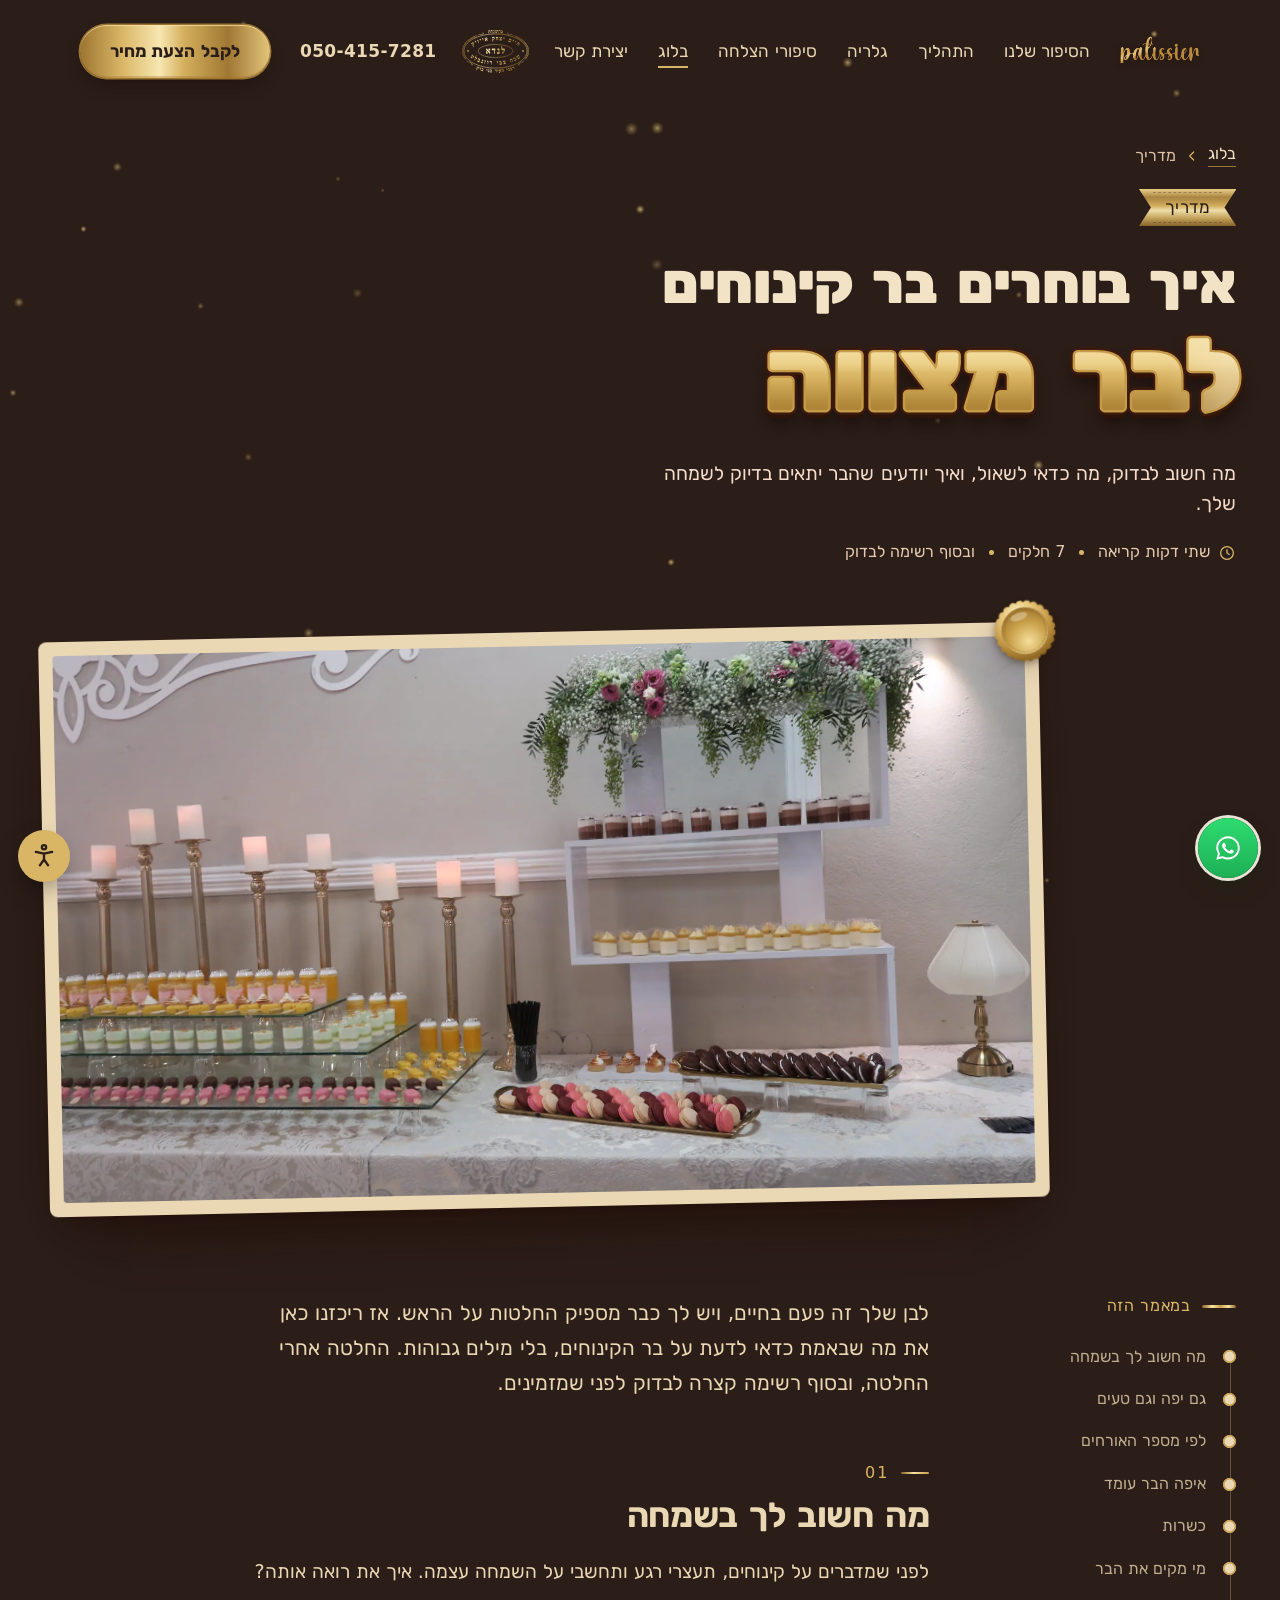
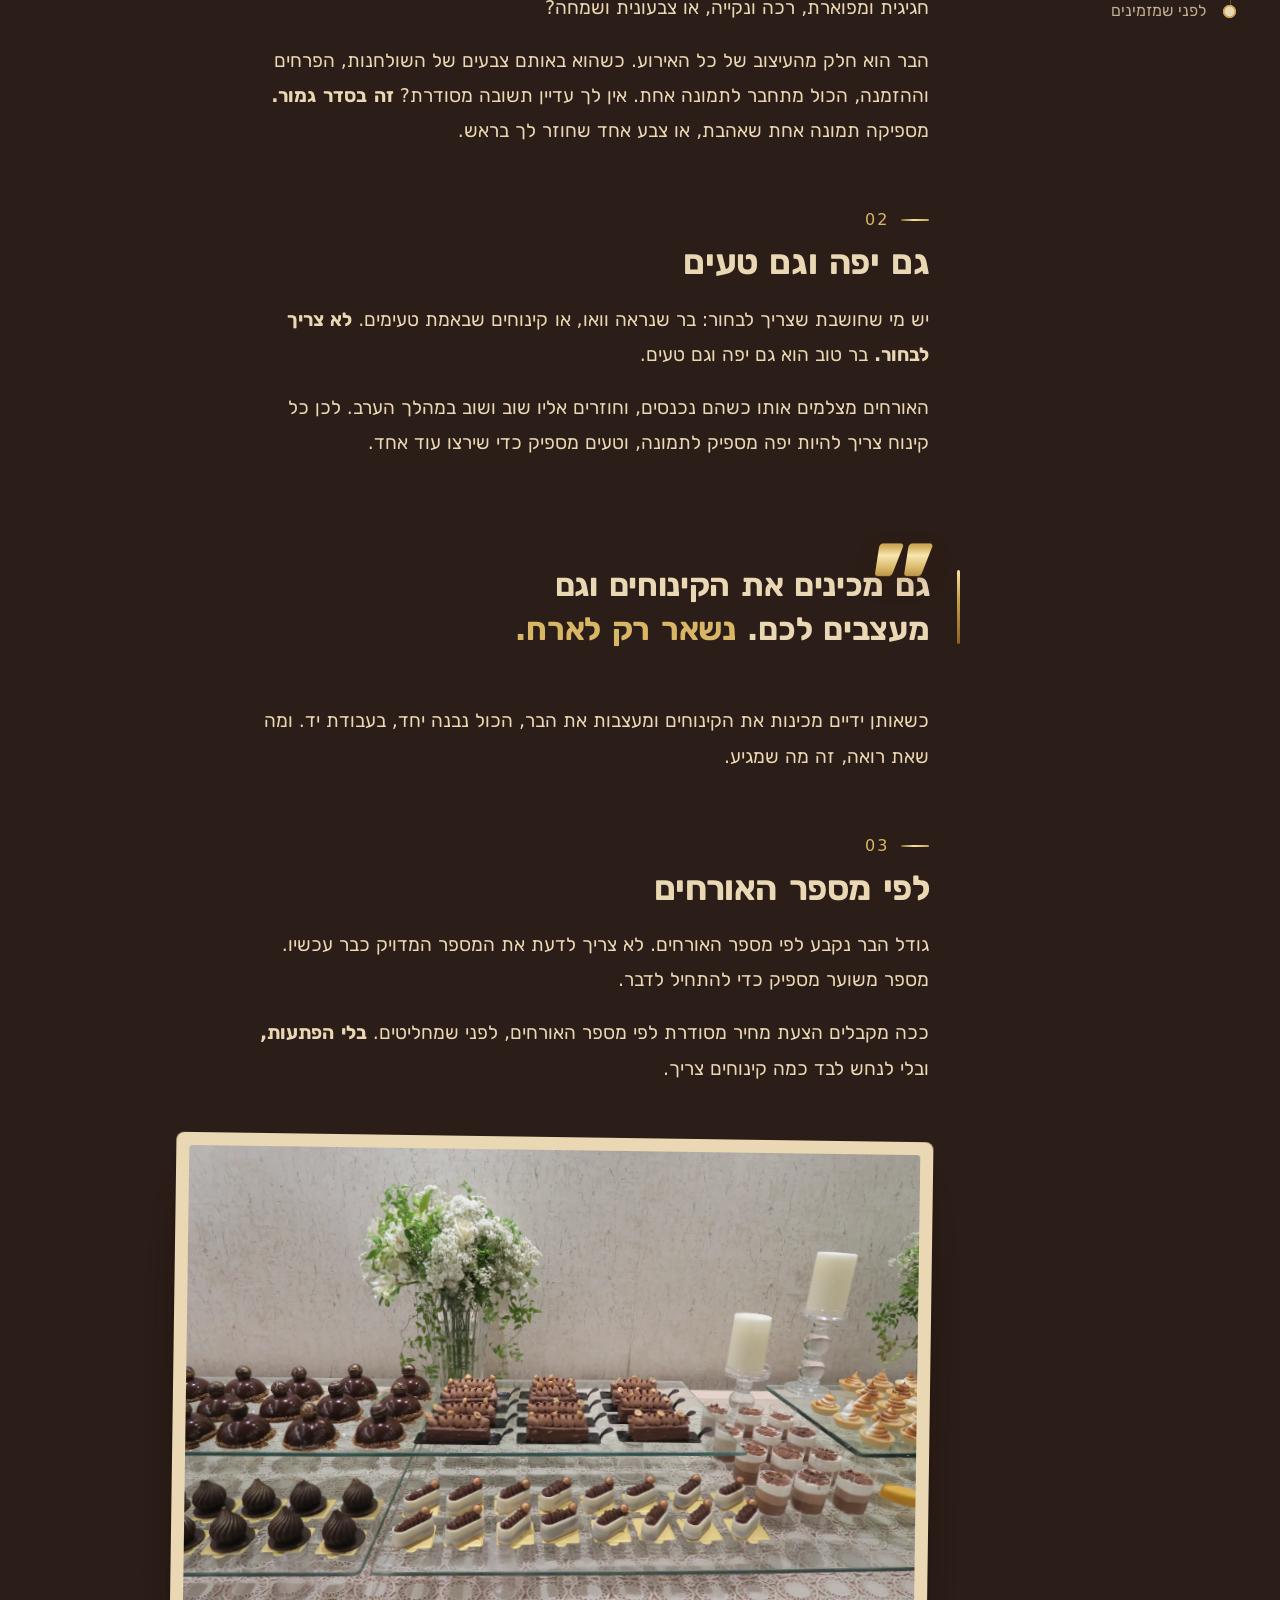
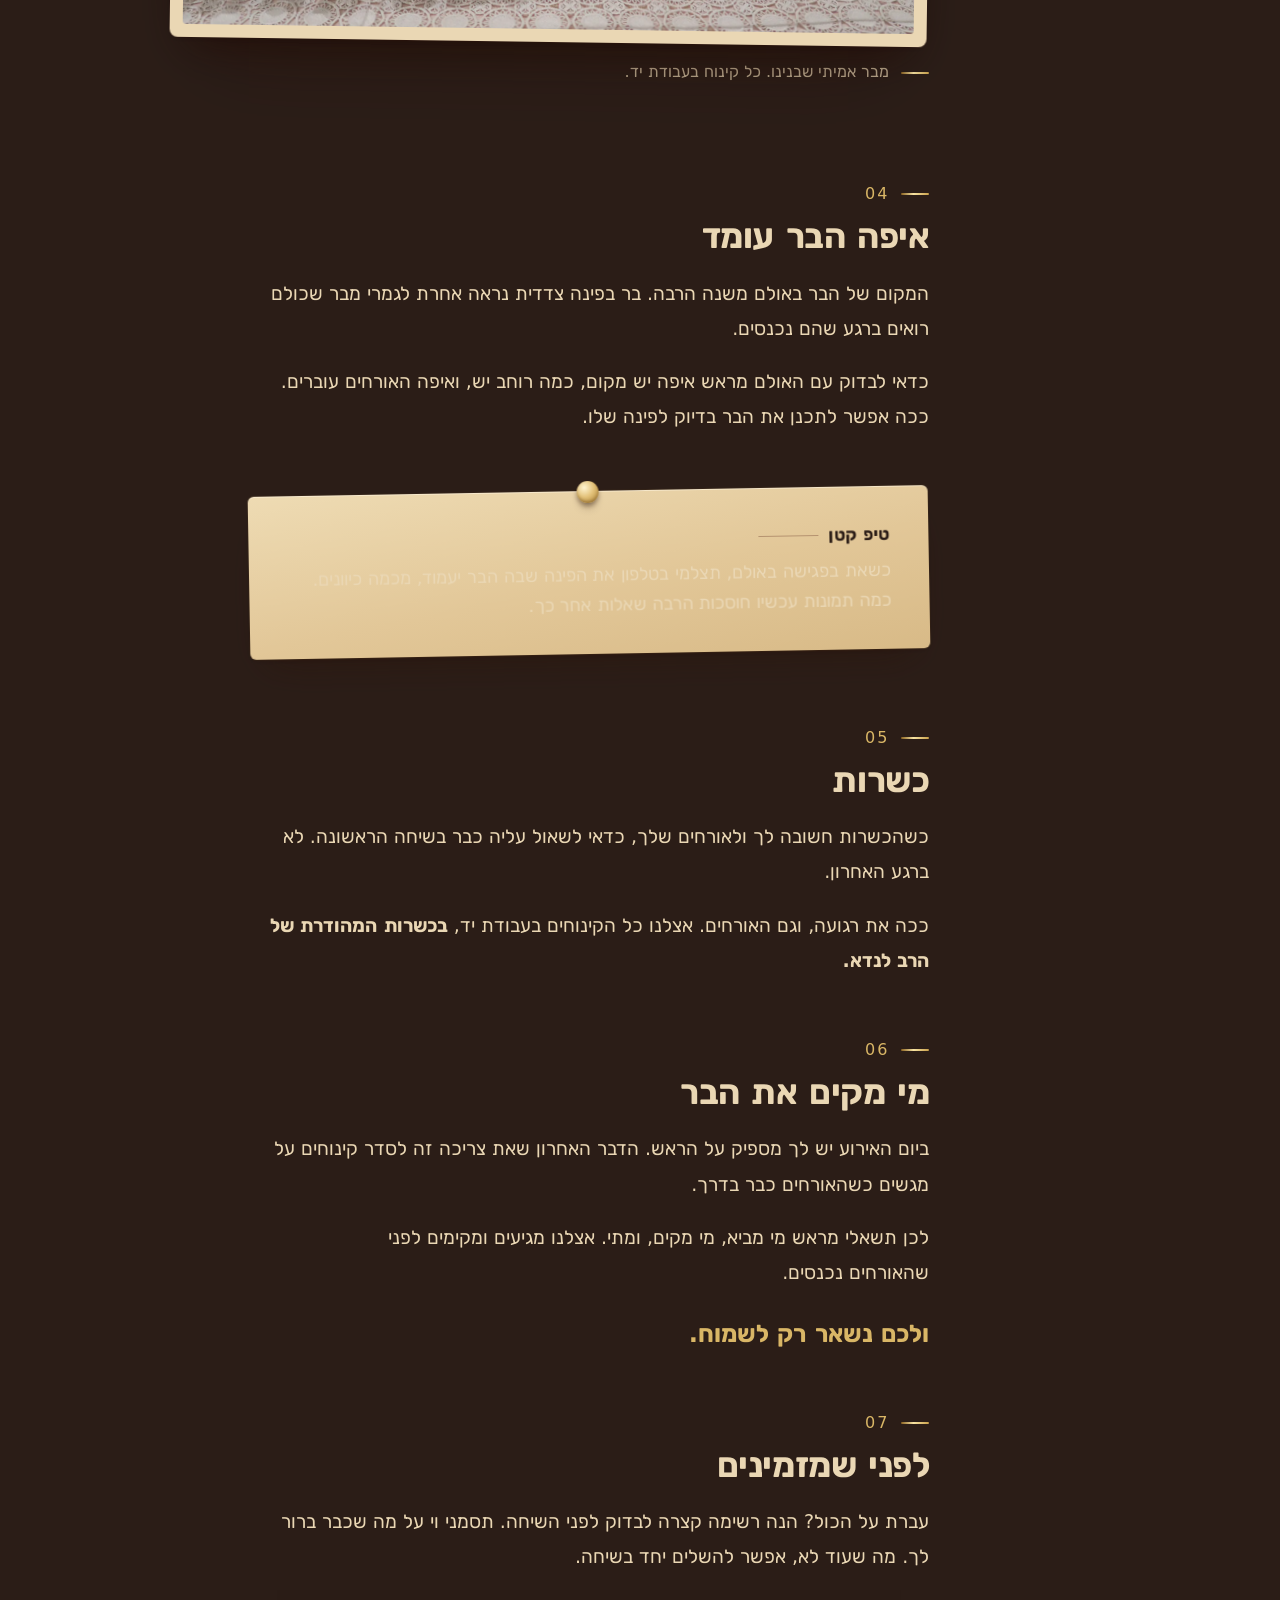
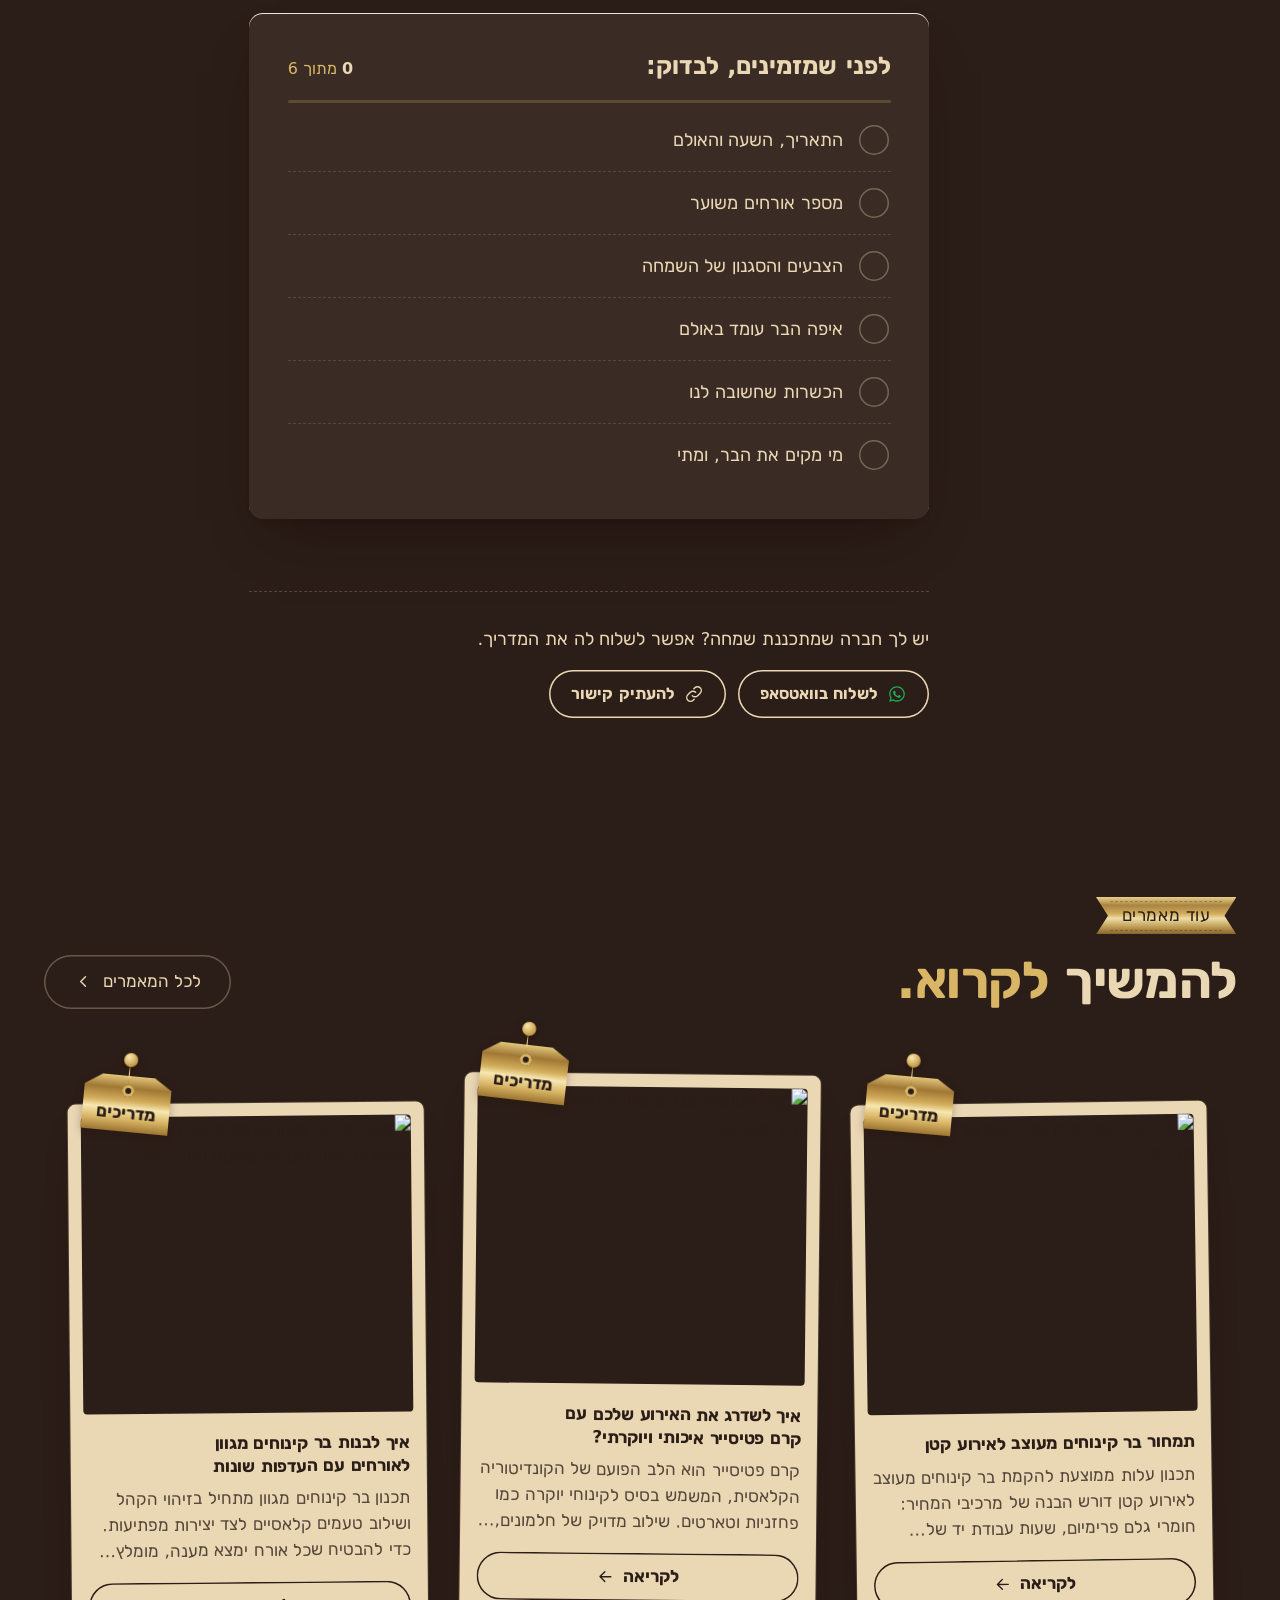
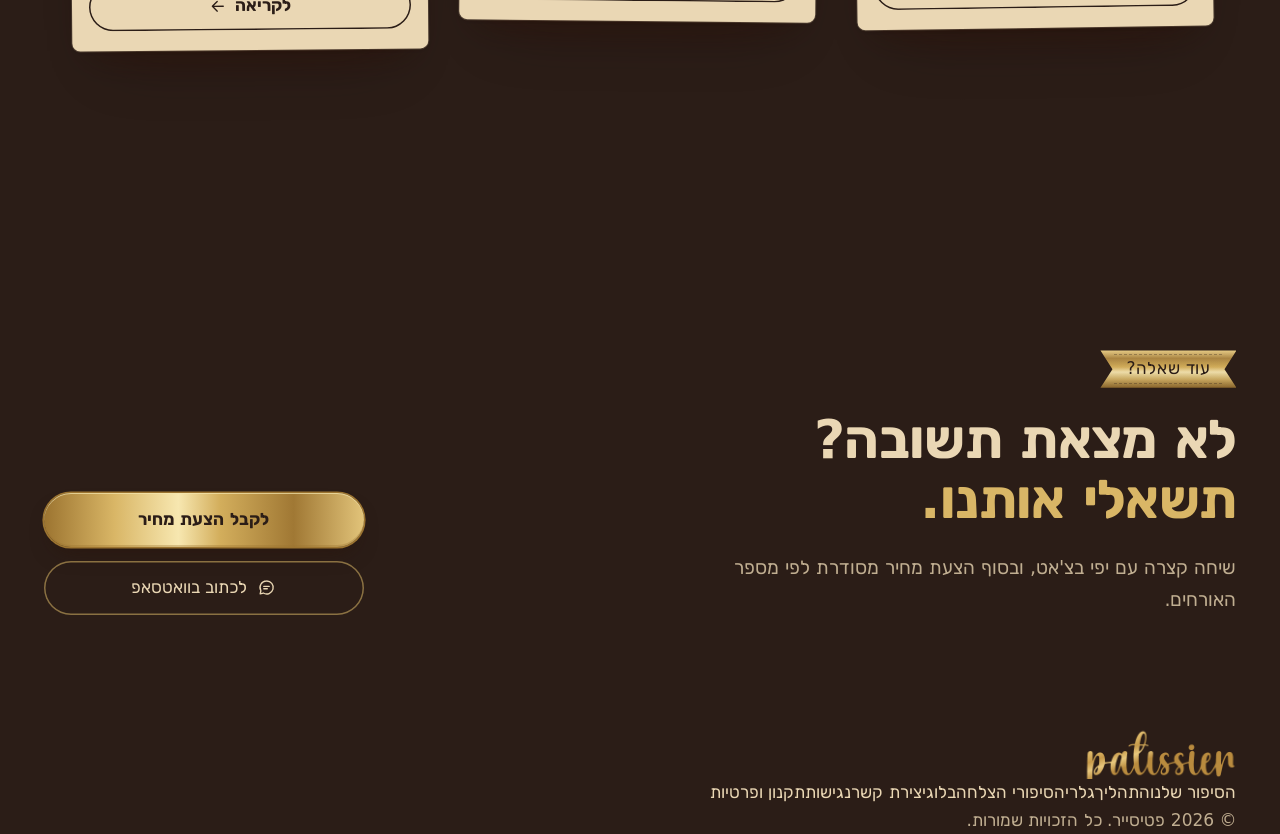
==== commit ec8ba16a: "פטיסייר: החותמת עוברת להדר אחרי הפתיחה, ועמוד הכשר עם התעודה Co-Authored-By: Claude Opus 5.5 <norepl" ====
--- a/article.html
+++ b/article.html
@@ -24,7 +24,7 @@
     <nav class="nav" aria-label="ראשי">
       <a href="index.html#story">הסיפור שלנו</a><a href="index.html#process">התהליך</a><a href="index.html#gallery">גלריה</a><a href="index.html#stories">סיפורי הצלחה</a><a href="blog.html" aria-current="page">בלוג</a><a href="index.html#contact">יצירת קשר</a>
     </nav>
-    <span class="sp"></span>
+    <span class="sp"><a class="hdr-kosher on" href="hechsher.html" aria-label="תעודת ההכשר"><i class="hk-im" aria-hidden="true"></i></a></span>
     <a class="tel" href="tel:0504157281" aria-label="להתקשר 050-415-7281"><i data-ico="phone"></i><b class="ltr">050-415-7281</b></a>
     <a class="btn-g" href="index.html#bot">לקבל הצעת מחיר</a>
     <button class="mbtn" id="mbtn" aria-label="תפריט" aria-expanded="false" aria-controls="drawer"><i data-ico="menu"></i></button>
--- a/site.css
+++ b/site.css
@@ -3,6 +3,8 @@
    גופן: Google Sans בכל האתר (חוץ מהלוגו). מבטא אחד: רובי. */
 /* הגופן של כל האתר: Google Sans (גוגל פונטס, עם עברית, עובי 400 עד 700). רוביק נשאר רק כגיבוי */
 @import url('https://fonts.googleapis.com/css2?family=Google+Sans:wght@400..700&display=swap');
+/* הגופנים של אנדרואיד, רק בתוך צילומי הוואטסאפ ב"מה לקוחות מספרים" (1.11.2026) */
+@import url('https://fonts.googleapis.com/css2?family=Noto+Color+Emoji&family=Noto+Sans+Hebrew:wght@400;500&family=Roboto:wght@400;500&display=swap');
 @font-face{font-family:"Rubik Local";src:url("design/admin/yoman/fonts/rubik-hebrew-400-normal.woff2") format("woff2");font-weight:300 500;font-display:swap;unicode-range:U+0590-05FF,U+200C-2010,U+20AA,U+25CC,U+FB1D-FB4F}
 @font-face{font-family:"Rubik Local";src:url("design/admin/yoman/fonts/rubik-hebrew-700-normal.woff2") format("woff2");font-weight:600 800;font-display:swap;unicode-range:U+0590-05FF,U+200C-2010,U+20AA,U+25CC,U+FB1D-FB4F}
 @font-face{font-family:"Rubik Local";src:url("design/admin/yoman/fonts/rubik-hebrew-900-normal.woff2") format("woff2");font-weight:900;font-display:swap;unicode-range:U+0590-05FF,U+200C-2010,U+20AA,U+25CC,U+FB1D-FB4F}
@@ -118,6 +120,15 @@
 .hdr.solid .logo{width:80px} /* האותיות הקטנות בלוגו באותו גובה של האותיות בתפריט (12px) */
 .hdr.solid .btn-g{height:46px}
 .mbtn{display:none}
+/* חותמת הכשרות בהדר (2.11.2026): אחרי הגלילה של הפתיחה החותמת עוברת לכאן מתחת לכפתור (hdr-kosher.js), ולחיצה מובילה לעמוד ההכשר.
+   יושבת באמצע הרווח שבין הטלפון לתפריט ולא תופסת מקום, כך ששום דבר בהדר לא זז כשהיא מופיעה. בשאר העמודים היא שם תמיד (.on) */
+.hdr .sp{position:relative}
+.hdr-kosher{position:absolute;left:50%;top:50%;width:73px;height:44px;margin:-22px 0 0 -36.5px;opacity:0;visibility:hidden;pointer-events:none;transition:opacity .35s,visibility 0s .35s}
+.hdr-kosher.on{opacity:1;visibility:visible;pointer-events:auto;transition:opacity .35s}
+.hdr-kosher.fly{opacity:1;visibility:visible;transition:none}
+.hdr-kosher .hk-im{position:absolute;left:0;top:0;width:100%;height:100%;transform-origin:0 0}
+.h-kosher,.hdr-kosher .hk-im{background:linear-gradient(90deg,var(--gs));-webkit-mask:url(media/hechsher-stamp.svg) center/contain no-repeat;mask:url(media/hechsher-stamp.svg) center/contain no-repeat}
+.h-kosher:hover,.hdr-kosher:hover .hk-im{filter:brightness(1.12)}
 
 /* ============ 1. פתיחה (אחד לאחד לפי התמונה של אפרים, 20.10) ============
    כל המידות נמדדו מהתמונה במסך 1440x900. --k מקטין את הכול באופן יחסי במסכים צרים יותר. */
@@ -132,7 +143,7 @@
    שכבת .h-lamp מציגה את המנורה החתוכה (IMG_6525-lamp.webp) מעל המסגרת, באותו מיקום ובאותו קנה מידה של הצילום */
 .hero{--hc:calc(41 * var(--k))}
 .h-ph{position:absolute;left:calc(50% - 50vw - 2px);top:calc(98.5 * var(--k) + var(--hc));width:calc(50vw - 50% + 2px + 770 * var(--k));height:calc(771 * var(--k) - var(--hc));z-index:2;overflow:hidden;
-  border-radius:0 calc(340 * var(--k)) calc(340 * var(--k)) 0 / 0 calc(330 * var(--k)) calc(326 * var(--k)) 0;
+  border-radius:0 calc(56 * var(--k)) calc(56 * var(--k)) 0;   /* 1.11.2026: חלון עם פינות רכות במקום חצי עיגול */
   box-shadow:0 calc(26 * var(--k)) calc(44 * var(--k)) calc(-12 * var(--k)) rgba(28,9,2,.5),0 0 0 1px rgba(40,14,4,.25)}
 .h-ph img{position:absolute;left:0;top:calc(-1 * var(--hc));width:100%;height:calc(100% + var(--hc));object-fit:cover;object-position:35.8% 50%;transform:scale(1.0036);transform-origin:35.8% 50%}
 /* שכבת המנורה: אותה תיבה כמו .h-ph (בלי חיתוך), בתוכה אותה תיבה של הצילום, ובתוכה "מישור" בגודל שה-cover נותן לצילום (1800x1200).
@@ -142,10 +153,33 @@
 .h-lamp-pl{position:absolute;width:max(100cqw,150cqh);height:max(100cqh,66.6667cqw);left:calc((100cqw - max(100cqw,150cqh)) * .358);top:calc((100cqh - max(100cqh,66.6667cqw)) * .5)}
 .h-lamp img{position:absolute;left:8.2222%;top:-1.8333%;width:37.2222%;height:72%;max-width:none;
   filter:drop-shadow(0 calc(9 * var(--k)) calc(9 * var(--k)) rgba(20,8,2,.42)) drop-shadow(0 calc(2 * var(--k)) calc(2 * var(--k)) rgba(20,8,2,.3))}
-/* קו הזהב: אותה צורה, מוזזת ימינה ולמטה, מאחורי הצילום */
-.h-ring{position:absolute;left:calc(50% - 50vw - 2px);top:calc(117.2 * var(--k) + var(--hc));width:calc(50vw - 50% + 2px + 796 * var(--k));height:calc(771 * var(--k) - var(--hc));z-index:1;
-  border:calc(2.4 * var(--k)) solid var(--gld);border-left-style:none;border-radius:0 calc(340 * var(--k)) calc(340 * var(--k)) 0 / 0 calc(330 * var(--k)) calc(326 * var(--k)) 0;
-  -webkit-mask:linear-gradient(180deg,transparent calc(128 * var(--k)),#000 calc(144 * var(--k)));mask:linear-gradient(180deg,transparent calc(128 * var(--k)),#000 calc(144 * var(--k)))}
+/* קו הזהב: אותה צורה בדיוק, 14 פיקסלים מסביב לצילום (למעלה, מימין ולמטה), מאחוריו. המנורה עוברת מעליו */
+.h-ring{position:absolute;left:calc(50% - 50vw - 2px);top:calc(84.5 * var(--k) + var(--hc));width:calc(50vw - 50% + 2px + 784 * var(--k));height:calc(799 * var(--k) - var(--hc));z-index:1;
+  border:calc(2 * var(--k)) solid var(--gld);border-left-style:none;border-radius:0 calc(70 * var(--k)) calc(70 * var(--k)) 0}
+/* הצד הימני של הצילום (1.11.2026, hero-wave.js): במחשב הוא נבנה לפי הכותרת (clip-path מהמשתנה --hw). היום: חלון עגול וישר.
+   קו הזהב והצל מצוירים ב-SVG בתוך .h-ring, שמקבל את אותה תיבה של הצילום. בטלפון אין .hw והכול כמו קודם */
+@media (min-width:821px){
+  /* סבב 2 (1.11.2026, "קצת להקטין את התמונה שיראו את כל האהיל"): הצילום והמנורה קטנים יחד פי --hs ונשארים מעוגנים לתחתית (869.5).
+     המסגרת מתחילה ב-300 וחוצה את הזכוכית, כך שכל האהיל (IMG_6525-lamp-full.webp, משלים 132 פיקסלים בקוד) עומד מעליה מתחת להדר.
+     הצילום הוא מישור בגודל קבוע (1.5 על 1): --hph הגובה שלו, --hc כמה הוא מתחיל מעל המסגרת. הקצה השמאלי שלו בדיוק בקצה המסך,
+     כך שלמנורה יש אוויר משמאל ולבטן של הגל יש כמה שיותר צילום מימין */
+  /* האהיל המלא (גרסה 2, ראש אמיתי בפרספקטיבה) מתחיל 1.1233 גבהי מישור מעל התחתית. במסך צר הצילום קטן עוד קצת,
+     כך שראש האהיל תמיד לפחות 100 פיקסלים מלמעלה ולא נוגע בהדר (אותה נוסחה ב-hero-wave.js) */
+  .hero{--hs:.857;--hph:min(calc(771 * var(--hs) * var(--k)),calc((869.5 * var(--k) - 100px) / 1.1233));--hc:calc(var(--hph) - 569.5 * var(--k))}
+  .h-ph,.h-lamp,.hero.hw .h-ring{top:calc(300 * var(--k));height:calc(569.5 * var(--k))}
+  .h-ring{top:calc(286 * var(--k));height:calc(597.5 * var(--k))}   /* בלי הגל (אם הסקריפט לא רץ): 14 מסביב לחלון */
+  .h-ph img,.h-lamp-im{left:0;top:calc(-1 * var(--hc));width:calc(1.5 * var(--hph));height:var(--hph);object-fit:fill}
+  .h-lamp img{top:-13.6667%;height:83.8333%}
+  /* התיבה רחבה (עד 960) ויש בה מקום לכל צורה; הצורה עצמה ב-clip-path */
+  .hero.hw .h-ph,.hero.hw .h-lamp,.hero.hw .h-ring{width:calc(50vw - 50% + 2px + 960 * var(--k))}
+  .hero.hw .h-ph{clip-path:var(--hw);border-radius:0;box-shadow:none}
+  .hero.hw .h-ring{border:0;border-radius:0}
+  /* "בלתי נשכחת" עולה על הפינה העליונה של הצילום (החלון הרחב): הילה כהה ורכה מאחורי האותיות, כמו לשורה הראשונה, כדי שיקראו על הקיר הבהיר */
+  .hero.hw .h-gold .h-g3d-gl{filter:drop-shadow(0 0 calc(16 * var(--k)) rgba(28,12,4,.62)) drop-shadow(0 calc(12 * var(--k)) calc(16 * var(--k)) rgba(12,4,0,.55)) drop-shadow(0 calc(2 * var(--k)) calc(3 * var(--k)) rgba(12,4,0,.35))}
+  .hw-svg{position:absolute;left:0;top:0;width:100%;height:100%;overflow:visible;pointer-events:none}
+  .hw-sh{fill:rgb(28,9,2);fill-opacity:.5;filter:url(#hwBlur)}
+  .hw-ln{fill:none;stroke:var(--gld);stroke-linejoin:round}
+}
 /* כוכבי זהב */
 .spk{position:absolute;z-index:3;width:calc(27 * var(--k));height:calc(27 * var(--k));background:linear-gradient(135deg,var(--gs));
   clip-path:polygon(50% 0,58% 40%,100% 50%,58% 60%,50% 100%,42% 60%,0 50%,42% 40%);filter:drop-shadow(0 0 calc(5 * var(--k)) rgba(247,231,176,.6));animation:spk 3.4s ease-in-out infinite}
@@ -177,7 +211,10 @@
 .h-l2{position:absolute;right:0;top:calc(245 * var(--k)); /* כל הכותרת באותו גודל, בשתי שורות, והשורה הראשונה עולה על הצילום (29.10.2026) */font:900 var(--t1)/1.04 var(--hf);text-shadow:0 calc(3 * var(--k)) calc(8 * var(--k)) rgba(43,29,23,.6),0 0 calc(22 * var(--k)) rgba(43,29,23,.7),0 0 calc(48 * var(--k)) rgba(43,29,23,.5);white-space:nowrap;color:var(--crm)}
 .h-l3{top:calc(460 * var(--k))}
 .h-sub{position:absolute;right:calc(3.5 * var(--k));top:calc(542 * var(--k)); /* ה-ל' וה-ו' בולטות ימינה, אז השורה זזה פנימה מעט */margin:0;font:400 var(--t3)/1.4 var(--hf);color:var(--crm);white-space:nowrap}
-.h-cta{position:absolute;right:calc(1 * var(--k));top:calc(622 * var(--k));display:flex;align-items:center;gap:calc(54 * var(--k))}
+.h-cta{position:absolute;right:calc(1 * var(--k));top:calc(622 * var(--k));display:flex;flex-direction:column;align-items:center;gap:calc(20 * var(--k))}
+/* חותמת הכשרות מתחת לכפתור (2.11.2026): החותמת המקורית של הרב לנדא, משורטטת מחדש בקווים, וצבועה בזהב של הכפתור */
+.h-kosher{display:block;width:calc(187 * var(--k));aspect-ratio:5/3}
+.h-kosher.away{visibility:hidden} /* בזמן שהחותמת עפה להדר (hdr-kosher.js) */
 .btn-g{display:inline-flex;align-items:center;justify-content:center;width:calc(187 * var(--k));height:calc(54 * var(--k));border-radius:999px;font:700 var(--t3)/1 var(--hf);color:#2B1D17;text-decoration:none;white-space:nowrap;
   background:linear-gradient(90deg,var(--gs));
   box-shadow:inset 0 1px 0 rgba(247,231,176,.7),inset 0 -2px 0 rgba(156,116,48,.35),0 0 0 calc(1.6 * var(--k)) #9C7430,0 calc(10 * var(--k)) calc(20 * var(--k)) calc(-8 * var(--k)) rgba(20,7,1,.6);transition:transform .25s,filter .25s}
@@ -260,11 +297,11 @@
 .hs-on .hs-veil,.hs-on .hs-dust,.hs-on .hs-story{display:block;position:absolute;left:0;width:100%;top:calc(-1 * min(0px,calc(100svh - var(--hh,900px))));pointer-events:none}
 /* השכבה הכהה: בעיקר מאחורי הטקסט ובשוליים, כדי שהקינוחים יישארו מוארים */
 .hs-on .hs-veil{z-index:5;height:100lvh;opacity:0;
-  background:linear-gradient(270deg,rgba(43,29,23,.93) 0%,rgba(43,29,23,.86) 30%,rgba(43,29,23,.5) 46%,rgba(43,29,23,0) 60%),
+  background:radial-gradient(ellipse 46% 58% at 50% 50%,rgba(43,29,23,.9) 0%,rgba(43,29,23,.8) 48%,rgba(43,29,23,.42) 76%,rgba(43,29,23,0) 100%),
     linear-gradient(180deg,rgba(43,29,23,.42) 0%,rgba(43,29,23,0) 18%,rgba(43,29,23,0) 78%,rgba(43,29,23,.5) 100%)}
 .hs-on .hs-dust{z-index:6;height:100svh;opacity:0}
 .hs-on .hs-story{z-index:7;height:100svh;display:flex;align-items:center}
-.hs-on .hs-story > .wrap{display:flex;justify-content:flex-start}
+.hs-on .hs-story > .wrap{display:flex;justify-content:center}
 .hs-on .hs-story .st-txt{width:min(calc(560 * var(--k)),100%);gap:calc(24 * var(--k));color:var(--crm)}
 .hs-on .hs-story .st-txt h2{text-shadow:0 2px 18px rgba(43,29,23,.55)}
 .hs-on .hs-story .st-txt > p{color:var(--crm);text-shadow:0 1px 12px rgba(43,29,23,.7)}
@@ -272,7 +309,7 @@
 .hs-on .hs-story .rv,.hs-on .hs-story .kw,.hs-on .hs-story .hs-w{transition:none!important}
 .hs-on .hs-story .hs-w{display:inline-block}
 .hs-on .hs-story h2 em{position:relative;display:inline-block;color:var(--gld)}
-.hs-on .hs-story h2 em::after{content:"";position:absolute;inset-inline:0;bottom:-.06em;height:calc(4 * var(--k));border-radius:2px;background:linear-gradient(90deg,var(--gs));transform:scaleX(var(--u,0));transform-origin:100% 50%;box-shadow:0 2px 8px rgba(43,29,23,.4)}
+.hs-on .hs-story h2 em::after{content:"";position:absolute;inset-inline:0;bottom:-.06em;height:calc(4 * var(--k));border-radius:2px;background:linear-gradient(90deg,var(--gs));transform:scaleX(var(--u,0));transform-origin:50% 50%;box-shadow:0 2px 8px rgba(43,29,23,.4)}
 /* אחרי שהטקסט עבר לצילום, בחלק "הסיפור שלנו" נשארים התמונה והסרטון, במרכז */
 /* מצב פתוח: הצל של המסגרת עובר לאלמנט נפרד שנעלם בהדרגה (clip-path חותך box-shadow) */
 .h-shd{position:absolute;z-index:1;pointer-events:none;display:none}
@@ -394,7 +431,7 @@
 .chat-foot{display:flex;align-items:center;gap:8px;padding:10px 10px 20px;background:var(--cream-2);border-top:1px solid var(--line)}
 .chat-in{flex:1;min-width:0;height:48px;padding:0 16px;border:0;border-radius:var(--pill);background:var(--print);box-shadow:inset 0 0 0 1px var(--line);font:400 var(--t3)/1 var(--font);color:var(--ink)}
 .chat-in:focus{outline:none;box-shadow:inset 0 0 0 1.5px var(--ink)}
-.chat-send{width:48px;height:48px;flex:none;border-radius:50%;display:grid;place-items:center;background:var(--choc-rib);color:var(--gold-l);font-size:0}
+.chat-send{width:48px;height:48px;flex:none;border-radius:50%;display:flex;align-items:center;justify-content:center;background:var(--choc-rib);color:var(--gold-l);font-size:0}
 .chat-send::before{content:'';width:20px;height:20px;background:currentColor;transform:scaleX(-1);
   -webkit-mask:url("data:image/svg+xml,%3Csvg xmlns='http://www.w3.org/2000/svg' viewBox='0 0 24 24' fill='none' stroke='black' stroke-width='2' stroke-linecap='round' stroke-linejoin='round'%3E%3Cpath d='M20.5 3.5L3.5 10.5l7 3 3 7z'/%3E%3Cpath d='M10.5 13.5l4-4'/%3E%3C/svg%3E") center/contain no-repeat;
   mask:url("data:image/svg+xml,%3Csvg xmlns='http://www.w3.org/2000/svg' viewBox='0 0 24 24' fill='none' stroke='black' stroke-width='2' stroke-linecap='round' stroke-linejoin='round'%3E%3Cpath d='M20.5 3.5L3.5 10.5l7 3 3 7z'/%3E%3Cpath d='M10.5 13.5l4-4'/%3E%3C/svg%3E") center/contain no-repeat}
@@ -451,13 +488,35 @@
 .word{position:relative;font:900 var(--t2)/1 var(--font-d);letter-spacing:-.035em;white-space:nowrap;color:transparent;-webkit-text-stroke:1.5px rgba(217,182,102,.4)}
 .word span{position:absolute;inset:0;background:var(--foil);-webkit-background-clip:text;background-clip:text;color:transparent;-webkit-text-stroke:0;clip-path:inset(-10% 0 -10% calc(100% - var(--fill,0) * 100%));filter:drop-shadow(0 3px 0 rgba(46,20,10,.5))}
 .end .cta{display:flex;flex-wrap:wrap;justify-content:center;gap:14px}
-.foot{position:relative;z-index:2;margin-top:clamp(80px,8vw,120px);border-top:1px solid transparent}
-.foot .wrap{display:flex;flex-wrap:wrap;align-items:center;gap:20px 40px;padding:30px 0 40px;flex-direction:row;text-align:start;color:var(--c3);font-size:var(--t3)}
-.foot .logo{width:120px}
-.foot nav{display:flex;flex-wrap:wrap;gap:8px 22px}
-.foot nav a{text-decoration:none;color:var(--c2)}
-.foot nav a:hover{color:var(--gold-l)}
-.foot .copy{margin-inline-start:auto}
+/* ---------- הפוטר (1.11.2026, אפרים: "פוטר יפה ומסודר"): ארבע עמודות (מותג, ניווט, יצירת קשר, משלוחים) ושורה תחתונה.
+   אותו רקע אספרסו כמו יצירת הקשר, בלי קו ביניהם. קו זהב דק אחד בפנים, מעל השורה התחתונה. כותרות קטנות בזהב, טקסט בשמנת, ריחוף בזהב ---------- */
+.foot{position:relative;z-index:2;margin-top:clamp(90px,9vw,140px);color:var(--c2);font:400 var(--t3)/1.6 var(--font)}
+.ft-grid{display:grid;grid-template-columns:minmax(0,1.4fr) repeat(3,minmax(0,1fr));gap:40px clamp(28px,4vw,72px);padding-bottom:clamp(40px,4.4vw,60px)}
+.ft-brand{display:flex;flex-direction:column;align-items:flex-start;gap:18px}
+.ft-logo{display:inline-block;line-height:0}
+.foot .logo{width:150px}
+.ft-brand p{margin:0;color:var(--c1);max-width:22em}
+.ft-h{margin:0 0 16px;font:700 var(--t3)/1.2 var(--font);letter-spacing:.06em;color:var(--gold)}
+.ft-col ul{list-style:none;margin:0;padding:0;display:grid;gap:10px}
+.foot a:not(.btn){color:var(--c1);text-decoration:none;transition:color .2s}
+.foot a:not(.btn):hover{color:var(--gold)}
+.ft-ct{display:flex;flex-direction:column;align-items:flex-start;gap:12px}
+.ft-ct > .ft-h{margin-bottom:4px}
+.ft-ct a:not(.btn){display:inline-flex;align-items:center;gap:10px}
+.ft-ct .i{width:20px;height:20px;color:var(--gold)}
+.ft-ct b{font-weight:700;letter-spacing:.02em}
+.ft-ct .btn{margin-top:8px;min-height:48px;padding:0 24px}
+.ft-areas p{margin:0;color:var(--c1)}
+/* תג הכשרות: התעודה האמיתית, נפתחת בחלון חדש */
+.ft-kosher{display:inline-flex;align-items:center;gap:12px;padding:8px 16px 8px 10px;border-radius:12px;font-size:var(--t3);line-height:1.3;box-shadow:inset 0 0 0 1px rgba(217,182,102,.42);transition:box-shadow .2s,color .2s}
+.ft-kosher:hover{box-shadow:inset 0 0 0 1px var(--gold)}
+.ft-kosher img{width:28px;height:40px;flex:none;object-fit:cover;object-position:50% 0;border-radius:3px;background:var(--crm)}
+.ft-bot{display:flex;flex-wrap:wrap;align-items:center;gap:12px 28px;padding:24px 0 44px;border-top:1px solid rgba(217,182,102,.26);color:var(--c3)}
+.ft-bot .copy{margin-inline-end:auto}
+.ft-top{display:inline-flex;align-items:center;gap:8px;padding:9px 18px;border-radius:var(--pill);box-shadow:inset 0 0 0 1px rgba(217,182,102,.45);transition:box-shadow .2s,color .2s}
+.ft-top:hover{box-shadow:inset 0 0 0 1px var(--gold)}
+.ft-top .i{width:16px;height:16px;rotate:180deg;color:var(--gold)}
+@media (max-width:1100px){ .ft-grid{grid-template-columns:repeat(2,minmax(0,1fr))} }
 
 /* ============ כניסה בגלילה ============ */
 .rv{opacity:0;transform:translateY(26px);transition:opacity .9s var(--ease),transform .9s var(--ease);transition-delay:var(--d,0ms)}
@@ -493,6 +552,9 @@
   .hdr.solid .wrap{height:60px}.hdr.solid .logo{width:96px}
   .hdr .tel b,.hdr .btn{display:none}
   .hdr .tel{width:44px;height:44px;justify-content:center}
+  /* בטלפון אין רווח בין הטלפון ללוגו: החותמת בשוליים הפנויים משמאל לכפתור התפריט */
+  .hdr .wrap{position:relative}.hdr .sp{position:static}
+  .hdr-kosher{left:-68px;width:57px;height:34px;margin:-17px 0 0}
   .fab{display:inline-flex}
 
   .head h2{font-size:var(--t2)}
@@ -506,7 +568,13 @@
   .qa{padding:6px 18px}
   .qa .ans{padding:0 0 20px;flex-direction:column}
   .vids{display:none}
-  .foot .copy{margin-inline-start:0}
+  /* פוטר בטלפון: עמודה אחת, קישורים בשני טורים עם מקום ללחיצה, והשורה התחתונה מעל הכפתורים הצפים */
+  .ft-grid{grid-template-columns:1fr;gap:36px}
+  .ft-col ul{grid-template-columns:repeat(2,minmax(0,1fr));gap:0 18px}
+  .ft-col ul a{display:block;padding:9px 0}
+  .ft-ct a:not(.btn){min-height:44px}
+  .ft-bot{flex-direction:column;align-items:flex-start;gap:14px;padding-bottom:168px}
+  .ft-bot .copy{margin:0}
 }
 /* תפריט: שישה קישורים נכנסים בהדר מ-1240 ומעלה. מתחת לזה כפתור תפריט ומגירה */
 @media (max-width:1239px){
@@ -532,7 +600,7 @@
 /* התמונות והסרטון של הסיפור נמחקו (29.10.2026). כשהסיפור כתוב על הצילום של מסך הפתיחה, החלק עצמו ריק ומוסתר */
 .hs-on .story{display:none}
 .st-in{display:grid;grid-template-columns:minmax(0,1fr);gap:clamp(44px,6.5vw,110px);align-items:center}
-.st-txt{display:flex;flex-direction:column;align-items:flex-start;gap:24px}
+.st-txt{display:flex;flex-direction:column;align-items:center;text-align:center;gap:24px;margin-inline:auto}
 .st-txt h2{font:700 var(--t2)/1.12 var(--font-d)}
 .st-txt h2 .ln,.proc .head h2 .ln{display:block}
 .st-txt h2 em{font-style:normal;color:var(--ruby)}
@@ -540,8 +608,9 @@
 
 /* ---------- 3. הצעת מחיר: שני צדדים. המלל מימין, חלון השיחה (בלי טלפון) משמאל ---------- */
 .qt{z-index:2;padding-top:clamp(80px,9vw,140px);padding-bottom:clamp(80px,9vw,140px)}
-/* הווילון: הסיפור על הצילום נשאר במקום, והחלק הזה עולה עליו כמו דף (hero-open.js קובע את --hs-cur) */
-.hs-on #bot{z-index:9;margin-top:calc(-1 * var(--hs-cur,100svh));min-height:calc(var(--hs-vh,100lvh) + 3px); /* לפחות בגובה הצילום הפתוח, כדי שהוא לא יציץ מתחתיו גם במסך גבוה */background:var(--esp);border-radius:clamp(28px,4vw,56px) clamp(28px,4vw,56px) 0 0;
+/* הווילון: הסיפור על הצילום נשאר במקום, והחלק שבא אחריו עולה עליו כמו דף (hero-open.js קובע את --hs-cur).
+   1.11.2026: התהליך והצעת המחיר הוחלפו במקום ("תהפוך את המקום של הצעת מחיר עם התהליך"), אז הווילון הוא עכשיו התהליך */
+.hs-on #process{z-index:9;margin-top:calc(-1 * var(--hs-cur,100svh));min-height:calc(var(--hs-vh,100lvh) + 3px); /* לפחות בגובה הצילום הפתוח, כדי שהוא לא יציץ מתחתיו גם במסך גבוה */background:var(--esp);border-radius:clamp(28px,4vw,56px) clamp(28px,4vw,56px) 0 0;
   box-shadow:0 -1px 0 rgba(217,182,102,.45),0 -40px 80px -30px rgba(10,3,0,.75)}
 .qt > .wrap{display:grid;grid-template-columns:minmax(0,.82fr) minmax(0,1.18fr);gap:clamp(36px,5vw,84px);align-items:center}
 .qt-head{display:flex;flex-direction:column;align-items:flex-start;gap:clamp(22px,2.4vw,32px)}
@@ -576,7 +645,7 @@
 .cwin .chat-in{display:block;flex:1;min-width:0;height:56px;padding:0 24px;border:0;border-radius:var(--pill);background:color-mix(in srgb,#EAD7B4 90%,#2B1D17);box-shadow:inset 0 0 0 1.5px color-mix(in srgb,var(--ink) 28%,transparent);font:400 var(--t3)/1 var(--font);color:var(--ink);transition:box-shadow .25s}
 .cwin .chat-in::placeholder{color:color-mix(in srgb,var(--ink) 46%,transparent)}
 .cwin .chat-in:focus{outline:none;box-shadow:inset 0 0 0 1.5px var(--esp),0 0 0 4px color-mix(in srgb,var(--gold) 20%,transparent)}
-.cwin .chat-send{width:56px;height:56px;flex:none;border-radius:50%;display:grid;place-items:center;font-size:0;color:#2B1D17;
+.cwin .chat-send{width:56px;height:56px;flex:none;border-radius:50%;display:flex;align-items:center;justify-content:center;font-size:0;color:#2B1D17;
   background:linear-gradient(90deg,var(--gs));box-shadow:inset 0 1px 0 rgba(247,231,176,.7),0 0 0 1.5px #9C7430,0 8px 16px -8px rgba(40,16,6,.5);transition:transform .2s var(--ease),filter .2s}
 .cwin .chat-send:hover{filter:brightness(1.06);transform:translateY(-1px)}
 .cwin .chat-send::before{content:'';width:22px;height:22px;background:currentColor;transform:none;
@@ -587,43 +656,44 @@
 .cwin .try{min-height:46px;padding:0 20px;border-radius:var(--pill);font:500 var(--t3)/1 var(--font);color:var(--ink);background:transparent;box-shadow:inset 0 0 0 1.5px color-mix(in srgb,var(--ink) 24%,transparent)}
 .cwin .try:hover{background:color-mix(in srgb,var(--gold) 16%,transparent);box-shadow:inset 0 0 0 1.5px var(--gold-d);transform:translateY(-1px)}
 
-/* ---------- 4. התהליך: סרט זהב גלי שמחבר שישה שלבים ונמתח בגלילה ---------- */
+/* ---------- 4. התהליך: מלמעלה למטה (1.11.2026). סרט זהב יורד דרך שלושת השלבים ונעלם בדהייה מתחת לאחרון (בלי קשר לספר) ---------- */
 .proc{padding-top:clamp(80px,9vw,140px);padding-bottom:clamp(80px,9vw,140px)}
 .proc .head{margin-bottom:clamp(56px,6.4vw,100px)}
-/* במחשב (שורה אחת של שלבים): החלק נעצר מתחת להדר עד שכל השישה נדלקו, ורק אז ממשיכים (לבקשת אפרים).
-   הנעיצה: .proc-pin דביק בגובה המסך, ואחריו מרווח גלילה (--pl) שבו הסרט מתקדם */
-@media (min-width:1180px){
-  .proc.pin{--pl:120svh;scroll-margin-top:calc(72px - clamp(80px,9vw,140px))}
-  .proc.pin .proc-pin{position:sticky;top:72px;height:calc(100svh - 72px);display:flex;flex-direction:column;justify-content:center}
-  .proc.pin::after{content:'';display:block;height:var(--pl)}
-  .proc.pin .head{margin-bottom:clamp(40px,6svh,80px)}
-  /* שלושה גדלים: הכותרת הגדולה מתפצלת לשלוש שורות כדי לא לעלות על הסרטונים התלויים של שלבים 04-06 */
-  .proc .head h2{max-width:7.2em}
-}
 .proc .head h2 em,.blog .head h2 em{font-style:normal;color:var(--ruby)}
 .steps-w{position:relative}
-.steps{position:relative;z-index:2;list-style:none;margin:0;padding:0;display:grid;grid-template-columns:repeat(5,minmax(0,1fr)) minmax(0,1.24fr);gap:0 clamp(18px,2.2vw,34px);align-items:start}
-.stp{display:flex;flex-direction:column;align-items:flex-start}
+/* השלבים בטור: הנקודה על הסרט מימין למספר, והטקסט לידה */
+.steps{position:relative;z-index:2;list-style:none;margin:0;padding:0;display:grid;grid-template-columns:minmax(0,1fr);max-width:640px}
+.stp{position:relative;display:grid;grid-template-columns:44px minmax(0,1fr);column-gap:18px;align-items:start;padding-bottom:clamp(40px,6vw,96px)}
+.stp > *{grid-column:2}
+.stp:last-child{padding-bottom:0}
 .stp-n{display:block;font:700 var(--t2)/.92 var(--font-d);letter-spacing:-.04em;padding:0 .02em .04em;
   background:linear-gradient(0deg,var(--gs));-webkit-background-clip:text;background-clip:text;color:transparent;
   filter:drop-shadow(0 1px 0 rgba(234,215,180,.12)) drop-shadow(0 3px 3px rgba(90,50,15,.22))}
-.stp-dot{display:block;width:20px;height:20px;margin:22px 0 28px;margin-inline-start:6px;border-radius:50%;background:var(--paper);
+.stp-dot{display:block;grid-column:1;grid-row:1;align-self:center;justify-self:center;width:20px;height:20px;margin:0;border-radius:50%;background:var(--paper);
   box-shadow:0 0 0 2px var(--gold),0 3px 6px rgba(59,26,16,.22);transition:background .5s,box-shadow .5s,transform .6s var(--spring)}
-.stp h3{font:700 var(--t3)/1.3 var(--font-d);text-wrap:balance}
+.stp h3{margin-top:12px;font:700 var(--t3)/1.3 var(--font-d);text-wrap:balance}
 .stp p{margin-top:8px;font:400 var(--t3)/1.55 var(--font);color:var(--fade);text-wrap:pretty}
-.stp{position:relative}
-.stp-vid{--pp:7px;width:min(100%,172px);aspect-ratio:4/5;margin-top:26px;transform:rotate(-3deg)}
-/* במחשב הסרטונים של שלבים 04, 05 ו-06 נתלים מעל המספרים, במקום הריק שליד הכותרת, כל אחד בנטייה אחרת */
-@media (min-width:1180px){
-  .stp-vid{position:absolute;bottom:calc(100% + 22px);right:-4px;width:min(100%,176px);margin:0;transform:rotate(-4deg)}
-  .stp:nth-child(5) .stp-vid{bottom:calc(100% + 40px);transform:rotate(3deg)}
-  .stp.fin .stp-vid{bottom:calc(100% + 18px);transform:rotate(-2deg)}
-}
-.stp.fin .stp-n{background:linear-gradient(0deg,var(--gs));-webkit-background-clip:text;background-clip:text}
-.stp.fin h3{font-size:var(--t3);line-height:1.2;color:var(--ruby)}
+/* הסיום: הכותרת בגודל של כותרת חלק, "בשמחה" בזהב, והכפתור מתחת */
+.stp.fin h3{font:700 var(--t2)/1.06 var(--font-d);color:var(--crm)}
+.stp.fin h3 em{font-style:normal;padding-bottom:.06em;background:linear-gradient(0deg,var(--gs));-webkit-background-clip:text;background-clip:text;color:transparent}
 .stp-cta{margin-top:24px}
 .stp-cta .btn{padding:0 26px}
 .ribbon{position:absolute;left:0;top:0;z-index:1;width:100%;height:100%;overflow:visible;pointer-events:none}
+/* מסך רחב: הכותרת באמצע, והסרט יורד ממנה דרך האמצע. השלבים לסירוגין סביבו: 01 מימין, 02 משמאל, 03 מימין.
+   הנקודה של כל שלב יושבת בדיוק על הקו שבאמצע (חצי מהעמודה שלה נכנס לצד השני), והטקסט צמוד לסרט משני הצדדים */
+@media (min-width:821px){
+  .proc .head{align-items:center;text-align:center;margin-inline:auto;margin-bottom:clamp(64px,7vw,110px)}
+  .steps{grid-template-columns:minmax(0,1fr) minmax(0,1fr);max-width:none}
+  .stp{grid-column:1;padding-bottom:clamp(28px,3.6vw,60px)}
+  .stp:nth-child(even){grid-column:2}
+  .stp:nth-child(1){grid-row:1} .stp:nth-child(2){grid-row:2} .stp:nth-child(3){grid-row:3} .stp:nth-child(4){grid-row:4} .stp:nth-child(5){grid-row:5} .stp:nth-child(6){grid-row:6}
+  .stp:nth-child(odd){grid-template-columns:minmax(0,1fr) 44px;margin-inline-end:-22px;justify-items:end;text-align:end}
+  .stp:nth-child(odd) > *{grid-column:1}
+  .stp:nth-child(odd) .stp-dot{grid-column:2}
+  .stp:nth-child(even){margin-inline-start:-22px}
+  .stp h3,.stp p{max-width:26em}
+  .stp.fin h3{max-width:9.6em}
+}
 /* כל שלב נדלק כשהסרט מגיע אליו (רק כש-JS פעיל) */
 .steps.js .stp > :not(.stp-dot){opacity:.16;translate:0 10px;transition:opacity .7s var(--ease),translate .8s var(--ease)}
 .steps.js .stp.on > :not(.stp-dot){opacity:1;translate:none}
@@ -636,7 +706,8 @@
 
 /* ---------- כרטיסי נייר (כמו "טעימות מהקינוחים", בצבעי האתר): הבלוג וסיפורי ההצלחה ---------- */
 .pcards{display:grid;grid-template-columns:repeat(3,minmax(0,1fr));gap:clamp(22px,2.8vw,42px);align-items:start;max-width:1140px;margin-inline:auto;padding-top:40px}
-.pcard{position:relative;display:flex;flex-direction:column;padding:clamp(10px,1vw,14px) clamp(10px,1vw,14px) clamp(18px,1.6vw,24px);rotate:var(--r,0deg);border-radius:8px;color:var(--ink);background:var(--grain),var(--paper);
+/* 1.11.2026: הפנים של כרטיסי המאמרים בשמנת (הצבע הבהיר של האתר), והטקסט באספרסו */
+.pcard{position:relative;display:flex;flex-direction:column;padding:clamp(10px,1vw,14px) clamp(10px,1vw,14px) clamp(18px,1.6vw,24px);rotate:var(--r,0deg);border-radius:8px;color:var(--esp);background:var(--grain),var(--crm);
   box-shadow:0 0 0 1px rgba(234,215,180,.16),0 2px 3px rgba(40,16,6,.1),0 18px 34px -16px rgba(40,16,6,.42),0 42px 64px -42px rgba(40,16,6,.38);transition:translate .5s var(--ease),box-shadow .5s}
 .pcard:nth-child(odd){margin-top:clamp(20px,2.2vw,34px)}
 .pcard:hover{translate:0 -8px;box-shadow:0 0 0 1px rgba(217,182,102,.45),0 4px 6px rgba(40,16,6,.12),0 26px 44px -18px rgba(40,16,6,.48),0 52px 74px -44px rgba(40,16,6,.4)}
@@ -644,19 +715,19 @@
 .pc-ph img{width:100%;height:100%;object-fit:cover;transition:transform 1.2s var(--ease)}
 .pcard:hover .pc-ph img{transform:scale(1.05)}
 .pcard h3{margin:clamp(16px,1.5vw,22px) 4px 0;font:700 var(--t3)/1.3 var(--font-d);text-wrap:balance}
-.pcard > p{flex:1;margin:8px 4px 0;font:400 var(--t3)/1.55 var(--font);color:var(--fade)}
-.pc-btn{display:flex;align-items:center;justify-content:center;gap:8px;min-height:48px;margin:18px 4px 0;border-radius:var(--pill);font:700 var(--t3)/1 var(--font);color:var(--ink);text-decoration:none;
-  box-shadow:inset 0 0 0 1.5px var(--ink);transition:background .3s,box-shadow .3s}
+.pcard > p{flex:1;margin:8px 4px 0;font:400 var(--t3)/1.55 var(--font);color:color-mix(in srgb,var(--esp) 78%,var(--crm))}
+.pc-btn{display:flex;align-items:center;justify-content:center;gap:8px;min-height:48px;margin:18px 4px 0;border-radius:var(--pill);font:700 var(--t3)/1 var(--font);color:var(--esp);text-decoration:none;
+  box-shadow:inset 0 0 0 1.5px var(--esp);transition:background .3s,box-shadow .3s}
 .pc-btn .i{width:18px;height:18px}
 .pc-btn:hover{color:var(--esp);background:linear-gradient(90deg,var(--gs));box-shadow:inset 0 1px 0 rgba(247,231,176,.7),0 0 0 1px #9C7430}
 /* תווית קראפט שתלויה על סיכת זהב בפינת הכרטיס */
 .ptag{position:absolute;z-index:3;top:-28px;left:clamp(14px,1.6vw,24px);display:flex;align-items:flex-end;justify-content:center;min-width:66px;height:56px;padding:0 14px 10px;rotate:6deg;transform-origin:50% -16px;
   font:700 var(--t3)/1 var(--font);color:var(--esp);white-space:nowrap;filter:drop-shadow(0 3px 4px rgba(40,16,6,.28))}
-.ptag::before{content:'';position:absolute;inset:0;z-index:-1;clip-path:polygon(20% 0,80% 0,100% 20%,100% 100%,0 100%,0 20%);background:var(--crm)}
+.ptag::before{content:'';position:absolute;inset:0;z-index:-1;clip-path:polygon(20% 0,80% 0,100% 20%,100% 100%,0 100%,0 20%);background:linear-gradient(0deg,var(--gs))}   /* זהב, כדי שהתווית לא תיבלע בכרטיס השמנת */
 .ptag::after{content:'';position:absolute;top:9px;left:50%;width:12px;height:12px;margin-left:-6px;border-radius:50%;background:var(--esp);box-shadow:inset 0 0 0 3px var(--gld)}
 .ptag i{position:absolute;left:50%;bottom:calc(100% - 15px);width:1.5px;height:26px;margin-left:-.75px;background:linear-gradient(var(--gs))}
 .ptag i::before{content:'';position:absolute;top:-12px;left:50%;width:14px;height:14px;margin-left:-7px;border-radius:50%;background:radial-gradient(circle at 35% 30%,#F7E7B0,#D9B666 45%,#9C7430);box-shadow:0 2px 3px rgba(40,16,6,.35)}
-/* ---------- 6. סיפורי הצלחה: כרטיסי תודה, שונים לגמרי מהבלוג. שוקולד / שמנת / שוקולד, מסגרת זהב דקה, חותם זהב עם האות ---------- */
+/* ---------- 6. סיפורי הצלחה, הגרסה הקודמת: כרטיסי תודה (שוקולד / שמנת / שוקולד, חותם זהב עם האות). בדף הבית הוחלפו בצילומי וואטסאפ (1.11.2026). נשארים בשביל דפי הניסוי c1-c6 ו-up.html ---------- */
 .tys{display:grid;grid-template-columns:repeat(3,minmax(0,1fr));gap:clamp(22px,2.6vw,40px);align-items:stretch;max-width:1180px;margin:clamp(40px,3.6vw,56px) auto 0}
 .ty{position:relative;isolation:isolate;margin:0;display:flex;flex-direction:column;min-height:clamp(330px,28vw,400px);padding:clamp(62px,5.2vw,78px) clamp(28px,2.6vw,42px) clamp(28px,2.6vw,38px);border-radius:22px;color:var(--cream);overflow:hidden;
   background:var(--esp-l);
@@ -676,6 +747,92 @@
 .ty:nth-child(2) figcaption{color:var(--ruby)}
 .ty-line{width:36px;height:2px;border-radius:2px;background:linear-gradient(90deg,var(--gs))}
 @media (max-width:980px){.tys{grid-template-columns:1fr;max-width:560px}.ty:nth-child(2){translate:none}.ty{min-height:0}}
+/* ---------- 6. סיפורי הצלחה: צילומי מסך מוואטסאפ (1.11.2026, סבב 2: צילום מלא של הטלפון) ----------
+   כל המלצה = צילום מסך מלא של טלפון אנדרואיד (1080x2400): המסך בנוי בגודל אמיתי של מכשיר, 412 על 915 נקודות,
+   וכולו מוקטן יחד (transform: scale) לרוחב הצילום באתר. כך היחסים בין הטקסט, הבועות והפסים הם בדיוק כמו בצילום אמיתי שהוקטן.
+   היחס מחושב מהרוחב של הצילום עצמו: tan(atan2(100cqw, 412px)) = רוחב הצילום חלקי 412.
+   מלמעלה: פס הסטטוס של אנדרואיד (בעברית הפוך: השעה מימין), הפס העליון של וואטסאפ (חץ, עיגול פרופיל אפור, השם, וידאו, שיחה ועוד),
+   הטפט הבז' עם הציורים, ובתחתית, כמו בשיחה קצרה אמיתית: ההודעה הצהובה על ההצפנה, התאריך, הבועות של הלקוח מימין (זנב רק בראשונה, שעה בפינה, לב),
+   ובצילום אחד תשובה ירוקה של העסק משמאל. מתחת: שורת הכתיבה ("הודעה" ומיקרופון ירוק) ופס הניווט של אנדרואיד.
+   בתוך הצילום הצבעים של וואטסאפ והגופנים של אנדרואיד (Roboto, Noto Sans Hebrew, Noto Color Emoji, נטענים בראש הקובץ).
+   באתר: צילומים ישרים, פינות מעוגלות קטנות וצל רך. שורה אחת; אם יש יותר ממה שנכנס, גוללים לרוחב. עד 980px: 78% מרוחב המסך, עם הצמדה */
+.was{display:flex;gap:clamp(24px,3vw,48px);margin:clamp(36px,3.4vw,52px) calc(var(--pad) * -1) 0;padding:16px var(--pad) 64px;overflow-x:auto;scroll-snap-type:x proximity;
+  scrollbar-width:thin;scrollbar-color:rgba(234,215,180,.22) transparent}
+.was > .wa:first-child{margin-inline-start:auto}
+.was > .wa:last-child{margin-inline-end:auto}
+.wa{
+  --wa-sys:url("data:image/svg+xml,%3Csvg xmlns='http://www.w3.org/2000/svg' viewBox='0 0 56 18'%3E%3Cg fill='%231F1F1F'%3E %3Cpath transform='translate(-5.1 -.6) scale(.8)' d='M15.67 4H14V2h-4v2H8.33C7.6 4 7 4.6 7 5.33v15.33C7 21.4 7.6 22 8.33 22h7.33c.74 0 1.34-.6 1.34-1.33V5.33C17 4.6 16.4 4 15.67 4z'/%3E %3Cpath transform='translate(13 .6) scale(.7)' d='M2 22h20V2z'/%3E %3Cpath transform='translate(34 -1.5) scale(.82)' d='M12.01 21.49L23.64 7c-.45-.34-4.93-4-11.64-4C5.28 3 .81 6.66.36 7l11.63 14.49.01.01.01-.01z'/%3E%3C/g%3E%3C/svg%3E");
+  --wa-bk:url("data:image/svg+xml,%3Csvg xmlns='http://www.w3.org/2000/svg' viewBox='0 0 24 24'%3E%3Cpath fill='%23111B21' d='M12 4l-1.41 1.41L16.17 11H4v2h12.17l-5.58 5.59L12 20l8-8z'/%3E%3C/svg%3E");
+  --wa-av:url("data:image/svg+xml,%3Csvg xmlns='http://www.w3.org/2000/svg' viewBox='0 0 40 40'%3E%3Ccircle cx='20' cy='20' r='20' fill='%23DFE5E7'/%3E%3CclipPath id='c'%3E%3Ccircle cx='20' cy='20' r='20'/%3E%3C/clipPath%3E%3Cg fill='%23fff' clip-path='url(%23c)'%3E%3Ccircle cx='20' cy='15.4' r='7.6'/%3E%3Cpath d='M20 25.6c-8.8 0-15.6 4.6-17 11.8V42h34v-4.6C35.6 30.2 28.8 25.6 20 25.6z'/%3E%3C/g%3E%3C/svg%3E");
+  --wa-ic:url("data:image/svg+xml,%3Csvg xmlns='http://www.w3.org/2000/svg' viewBox='0 0 120 24'%3E%3Cg fill='%23111B21'%3E %3Ccircle cx='12' cy='5' r='2'/%3E%3Ccircle cx='12' cy='12' r='2'/%3E%3Ccircle cx='12' cy='19' r='2'/%3E %3Cpath transform='translate(48 0)' d='M6.54 5c.06.89.21 1.76.45 2.59l-1.2 1.2c-.41-1.2-.67-2.47-.76-3.79h1.51m9.86 12.02c.85.24 1.72.39 2.6.45v1.49c-1.32-.09-2.59-.35-3.8-.75l1.2-1.19M7.5 3H4c-.55 0-1 .45-1 1 0 9.39 7.61 17 17 17 .55 0 1-.45 1-1v-3.49c0-.55-.45-1-1-1-1.24 0-2.45-.2-3.57-.57-.1-.04-.21-.05-.31-.05-.26 0-.51.1-.71.29l-2.2 2.2c-2.83-1.45-5.15-3.76-6.59-6.59l2.2-2.2c.28-.28.36-.67.25-1.02C8.7 6.45 8.5 5.25 8.5 4c0-.55-.45-1-1-1z'/%3E %3Cpath transform='translate(96 0)' d='M15 8v8H5V8h10m1-2H4c-.55 0-1 .45-1 1v10c0 .55.45 1 1 1h12c.55 0 1-.45 1-1v-3.5l4 4v-11l-4 4V7c0-.55-.45-1-1-1z'/%3E%3C/g%3E%3C/svg%3E");
+  --wa-lock:url("data:image/svg+xml,%3Csvg xmlns='http://www.w3.org/2000/svg' viewBox='0 0 24 24'%3E%3Cpath fill='%2354656F' d='M18 8h-1V6c0-2.76-2.24-5-5-5S7 3.24 7 6v2H6c-1.1 0-2 .9-2 2v10c0 1.1.9 2 2 2h12c1.1 0 2-.9 2-2V10c0-1.1-.9-2-2-2zm-6 9c-1.1 0-2-.9-2-2s.9-2 2-2 2 .9 2 2-.9 2-2 2zm3.1-9H8.9V6c0-1.71 1.39-3.1 3.1-3.1 1.71 0 3.1 1.39 3.1 3.1v2z'/%3E%3C/svg%3E");
+  --wa-tk:url("data:image/svg+xml,%3Csvg xmlns='http://www.w3.org/2000/svg' viewBox='0 0 16 11'%3E%3Cpath d='M1.2 5.9l3.1 3 6.3-7.7M7.5 8.2l.8.7 6.3-7.7' fill='none' stroke='%2353BDEB' stroke-width='1.4' stroke-linecap='round' stroke-linejoin='round'/%3E%3C/svg%3E");
+  --wa-tin:url("data:image/svg+xml,%3Csvg xmlns='http://www.w3.org/2000/svg' viewBox='0 0 8 13'%3E%3Cpath d='M0 1h5.19c1.77 0 2.34 1.16 1.28 2.57L0 12.19z' fill='%230B141A' fill-opacity='.13'/%3E%3Cpath d='M0 0h5.19c1.77 0 2.34 1.16 1.28 2.57L0 11.19z' fill='%23fff'/%3E%3C/svg%3E");
+  --wa-tout:url("data:image/svg+xml,%3Csvg xmlns='http://www.w3.org/2000/svg' viewBox='0 0 8 13'%3E%3Cpath d='M8 1H2.81C1.04 1 .47 2.16 1.53 3.57L8 12.19z' fill='%230B141A' fill-opacity='.13'/%3E%3Cpath d='M8 0H2.81C1.04 0 .47 1.16 1.53 2.57L8 11.19z' fill='%23D9FDD3'/%3E%3C/svg%3E");
+  --wa-emo:url("data:image/svg+xml,%3Csvg xmlns='http://www.w3.org/2000/svg' viewBox='0 0 24 24'%3E%3Cpath fill='%2354656F' d='M11.99 2C6.47 2 2 6.48 2 12s4.47 10 9.99 10C17.52 22 22 17.52 22 12S17.52 2 11.99 2zM12 20c-4.42 0-8-3.58-8-8s3.58-8 8-8 8 3.58 8 8-3.58 8-8 8zm3.5-9c.83 0 1.5-.67 1.5-1.5S16.33 8 15.5 8 14 8.67 14 9.5s.67 1.5 1.5 1.5zm-7 0c.83 0 1.5-.67 1.5-1.5S9.33 8 8.5 8 7 8.67 7 9.5 7.67 11 8.5 11zm3.5 6.5c2.33 0 4.31-1.46 5.11-3.5H6.89c.8 2.04 2.78 3.5 5.11 3.5z'/%3E%3C/svg%3E");
+  --wa-att:url("data:image/svg+xml,%3Csvg xmlns='http://www.w3.org/2000/svg' viewBox='0 0 64 24'%3E%3Cg fill='%2354656F'%3E%3Cpath transform='rotate(45 12 12)' d='M16.5 6v11.5c0 2.21-1.79 4-4 4s-4-1.79-4-4V5c0-1.38 1.12-2.5 2.5-2.5s2.5 1.12 2.5 2.5v10.5c0 .55-.45 1-1 1s-1-.45-1-1V6H10v9.5c0 1.38 1.12 2.5 2.5 2.5s2.5-1.12 2.5-2.5V5c0-2.21-1.79-4-4-4S7 2.79 7 5v12.5c0 3.04 2.46 5.5 5.5 5.5s5.5-2.46 5.5-5.5V6h-1.5z'/%3E%3Cpath transform='translate(40 0)' d='M14.12 4l1.83 2H20v12H4V6h4.05l1.83-2h4.24M15 2H9L7.17 4H4c-1.1 0-2 .9-2 2v12c0 1.1.9 2 2 2h16c1.1 0 2-.9 2-2V6c0-1.1-.9-2-2-2h-3.17L15 2zm-3 7c1.65 0 3 1.35 3 3s-1.35 3-3 3-3-1.35-3-3 1.35-3 3-3m0-2c-2.76 0-5 2.24-5 5s2.24 5 5 5 5-2.24 5-5-2.24-5-5-5z'/%3E%3C/g%3E%3C/svg%3E");
+  --wa-mic:url("data:image/svg+xml,%3Csvg xmlns='http://www.w3.org/2000/svg' viewBox='0 0 24 24'%3E%3Cpath fill='%23fff' d='M12 14c1.66 0 2.99-1.34 2.99-3L15 5c0-1.66-1.34-3-3-3S9 3.34 9 5v6c0 1.66 1.34 3 3 3zm5.3-3c0 3-2.54 5.1-5.3 5.1S6.7 14 6.7 11H5c0 3.41 2.72 6.23 6 6.72V21h2v-3.28c3.28-.48 6-3.3 6-6.72h-1.7z'/%3E%3C/svg%3E");
+  --wa-wall:url("data:image/svg+xml,%3Csvg xmlns='http://www.w3.org/2000/svg' viewBox='0 0 480 480'%3E%3Cg fill='none' stroke='%235B4A3A' stroke-opacity='.1' stroke-width='1.3' stroke-linecap='round' stroke-linejoin='round'%3E%3Cg%3E%3Cg transform='translate(8 10) rotate(-14 12 12) scale(1)'%3E%3Cpath d='M12 20s-7-4.4-7-10a4 4 0 0 1 7-2.6A4 4 0 0 1 19 10c0 5.6-7 10-7 10z'/%3E%3C/g%3E%3Cg transform='translate(52 4) rotate(10 12 12) scale(0.95)'%3E%3Cpath d='M5 9h11v5a5 5 0 0 1-5 5h-1a5 5 0 0 1-5-5zM16 10.5h1.5a2 2 0 0 1 0 4H16M9 6.5c0-1 1-1 1-2.2M12.5 6.5c0-1 1-1 1-2.2'/%3E%3C/g%3E%3Cg transform='translate(92 20) rotate(0 12 12) scale(1)'%3E%3Ccircle cx='12' cy='12' r='2.2'/%3E%3C/g%3E%3Cg transform='translate(112 6) rotate(18 12 12) scale(0.9)'%3E%3Cpath d='M12 3l2.6 5.6 6 .7-4.5 4.1 1.2 6L12 16.4l-5.3 3 1.2-6-4.5-4.1 6-.7z'/%3E%3C/g%3E%3Cg transform='translate(158 12) rotate(-6 12 12) scale(1)'%3E%3Cpath d='M7 18a4 4 0 0 1-.4-8A5.5 5.5 0 0 1 17 8.8 4.6 4.6 0 0 1 17.4 18z'/%3E%3C/g%3E%3Cg transform='translate(204 4) rotate(12 12 12) scale(0.95)'%3E%3Cpath d='M9 17.5V6l10-2v11.5'/%3E%3Ccircle cx='7' cy='17.5' r='2'/%3E%3Ccircle cx='17' cy='15.5' r='2'/%3E%3C/g%3E%3Cg transform='translate(26 50) rotate(8 12 12) scale(0.95)'%3E%3Ccircle cx='12' cy='12' r='8'/%3E%3Cpath d='M8.6 13.6a4.4 4.4 0 0 0 6.8 0M9.3 9.6v.6M14.7 9.6v.6'/%3E%3C/g%3E%3Cg transform='translate(74 46) rotate(20 12 12) scale(0.8)'%3E%3Cpath d='M12 7v10M7 12h10'/%3E%3C/g%3E%3Cg transform='translate(96 50) rotate(-10 12 12) scale(0.95)'%3E%3Cpath d='M5 11h14v9H5zM4 8h16v3H4zM12 8v12M12 8c-1.6-3.6-5.6-3.2-4 0M12 8c1.6-3.6 5.6-3.2 4 0'/%3E%3C/g%3E%3Cg transform='translate(140 52) rotate(0 12 12) scale(0.9)'%3E%3Ccircle cx='12' cy='12' r='4.5'/%3E%3C/g%3E%3Cg transform='translate(168 48) rotate(24 12 12) scale(1)'%3E%3Cpath d='M5 19C5 10 10 5 19 5c0 9-5 14-14 14zM5 19l8.5-8.5'/%3E%3C/g%3E%3Cg transform='translate(214 52) rotate(0 12 12) scale(0.9)'%3E%3Ccircle cx='12' cy='12' r='2.2'/%3E%3C/g%3E%3Cg transform='translate(4 92) rotate(-8 12 12) scale(1)'%3E%3Cpath d='M3 11.5l18-7.5-6 16.5-3.2-6.8zM11.8 13.7 21 4'/%3E%3C/g%3E%3Cg transform='translate(48 86) rotate(14 12 12) scale(0.95)'%3E%3Ccircle cx='12' cy='8.5' r='5'/%3E%3Cpath d='M12 13.5V21M12 8.5a1.6 1.6 0 0 1 2.2 1.6'/%3E%3C/g%3E%3Cg transform='translate(86 98) rotate(-18 12 12) scale(0.9)'%3E%3Cpath d='M3 12c1.5-2.4 3-2.4 4.5 0s3 2.4 4.5 0 3-2.4 4.5 0 3 2.4 4.5 0'/%3E%3C/g%3E%3Cg transform='translate(128 90) rotate(6 12 12) scale(0.95)'%3E%3Cpath d='M15 4a8 8 0 1 0 5 13A7 7 0 0 1 15 4z'/%3E%3C/g%3E%3Cg transform='translate(170 94) rotate(-12 12 12) scale(0.95)'%3E%3Cpath d='M4 8.5h3.6l1.8-2.5h5.2l1.8 2.5H20V19H4z'/%3E%3Ccircle cx='12' cy='13.2' r='3.4'/%3E%3C/g%3E%3Cg transform='translate(210 88) rotate(16 12 12) scale(0.85)'%3E%3Cpath d='M12 20s-7-4.4-7-10a4 4 0 0 1 7-2.6A4 4 0 0 1 19 10c0 5.6-7 10-7 10z'/%3E%3C/g%3E%3Cg transform='translate(18 134) rotate(12 12 12) scale(0.95)'%3E%3Cpath d='M8.2 11.5 12 21l3.8-9.5M7 11.5a5 5 0 0 1 10 0z'/%3E%3C/g%3E%3Cg transform='translate(62 136) rotate(0 12 12) scale(1)'%3E%3Ccircle cx='12' cy='12' r='2.2'/%3E%3C/g%3E%3Cg transform='translate(80 132) rotate(-10 12 12) scale(0.95)'%3E%3Cpath d='M4 5h16v10H9.5L5.5 19v-4H4z'/%3E%3C/g%3E%3Cg transform='translate(124 132) rotate(14 12 12) scale(0.95)'%3E%3Cpath d='M3 12a9 9 0 0 1 18 0zM12 12v6a2 2 0 0 1-4 0'/%3E%3C/g%3E%3Cg transform='translate(168 138) rotate(-20 12 12) scale(0.8)'%3E%3Cpath d='M12 7v10M7 12h10'/%3E%3C/g%3E%3Cg transform='translate(196 128) rotate(-8 12 12) scale(0.95)'%3E%3Cpath d='M12 3l2.6 5.6 6 .7-4.5 4.1 1.2 6L12 16.4l-5.3 3 1.2-6-4.5-4.1 6-.7z'/%3E%3C/g%3E%3Cg transform='translate(0 178) rotate(10 12 12) scale(0.95)'%3E%3Cpath d='M3.5 6.5h17v11h-17zM3.5 7l8.5 6 8.5-6'/%3E%3C/g%3E%3Cg transform='translate(42 174) rotate(-6 12 12) scale(0.95)'%3E%3Cpath d='M6.5 13h11l-1.4 7H7.9zM6.6 13A3 3 0 0 1 7.4 8a4.8 4.8 0 0 1 9.2 0 3 3 0 0 1 .8 5M12 3.2v1.6'/%3E%3C/g%3E%3Cg transform='translate(88 182) rotate(0 12 12) scale(0.85)'%3E%3Ccircle cx='12' cy='12' r='4.5'/%3E%3C/g%3E%3Cg transform='translate(108 172) rotate(12 12 12) scale(0.95)'%3E%3Cpath d='M12 3c2.9 0 5 2.6 5 5.8 0 3.6-2.6 6.2-5 6.2s-5-2.6-5-6.2C7 5.6 9.1 3 12 3zM11.2 15.6h1.6M12 15.6c0 2.2-2 2.6-2 5'/%3E%3C/g%3E%3Cg transform='translate(152 178) rotate(-16 12 12) scale(0.9)'%3E%3Ccircle cx='12' cy='12' r='8'/%3E%3Cpath d='M8.6 13.6a4.4 4.4 0 0 0 6.8 0M9.3 9.6v.6M14.7 9.6v.6'/%3E%3C/g%3E%3Cg transform='translate(194 172) rotate(8 12 12) scale(0.9)'%3E%3Cpath d='M7 18a4 4 0 0 1-.4-8A5.5 5.5 0 0 1 17 8.8 4.6 4.6 0 0 1 17.4 18z'/%3E%3C/g%3E%3Cg transform='translate(22 214) rotate(-12 12 12) scale(0.7)'%3E%3Cpath d='M9 17.5V6l10-2v11.5'/%3E%3Ccircle cx='7' cy='17.5' r='2'/%3E%3Ccircle cx='17' cy='15.5' r='2'/%3E%3C/g%3E%3Cg transform='translate(132 216) rotate(10 12 12) scale(0.7)'%3E%3Cpath d='M3 12c1.5-2.4 3-2.4 4.5 0s3 2.4 4.5 0 3-2.4 4.5 0 3 2.4 4.5 0'/%3E%3C/g%3E%3C/g%3E%3Cg transform='translate(480 0) rotate(90)'%3E%3Cg transform='translate(8 10) rotate(-14 12 12) scale(1)'%3E%3Cpath d='M12 20s-7-4.4-7-10a4 4 0 0 1 7-2.6A4 4 0 0 1 19 10c0 5.6-7 10-7 10z'/%3E%3C/g%3E%3Cg transform='translate(52 4) rotate(10 12 12) scale(0.95)'%3E%3Cpath d='M5 9h11v5a5 5 0 0 1-5 5h-1a5 5 0 0 1-5-5zM16 10.5h1.5a2 2 0 0 1 0 4H16M9 6.5c0-1 1-1 1-2.2M12.5 6.5c0-1 1-1 1-2.2'/%3E%3C/g%3E%3Cg transform='translate(92 20) rotate(0 12 12) scale(1)'%3E%3Ccircle cx='12' cy='12' r='2.2'/%3E%3C/g%3E%3Cg transform='translate(112 6) rotate(18 12 12) scale(0.9)'%3E%3Cpath d='M12 3l2.6 5.6 6 .7-4.5 4.1 1.2 6L12 16.4l-5.3 3 1.2-6-4.5-4.1 6-.7z'/%3E%3C/g%3E%3Cg transform='translate(158 12) rotate(-6 12 12) scale(1)'%3E%3Cpath d='M7 18a4 4 0 0 1-.4-8A5.5 5.5 0 0 1 17 8.8 4.6 4.6 0 0 1 17.4 18z'/%3E%3C/g%3E%3Cg transform='translate(204 4) rotate(12 12 12) scale(0.95)'%3E%3Cpath d='M9 17.5V6l10-2v11.5'/%3E%3Ccircle cx='7' cy='17.5' r='2'/%3E%3Ccircle cx='17' cy='15.5' r='2'/%3E%3C/g%3E%3Cg transform='translate(26 50) rotate(8 12 12) scale(0.95)'%3E%3Ccircle cx='12' cy='12' r='8'/%3E%3Cpath d='M8.6 13.6a4.4 4.4 0 0 0 6.8 0M9.3 9.6v.6M14.7 9.6v.6'/%3E%3C/g%3E%3Cg transform='translate(74 46) rotate(20 12 12) scale(0.8)'%3E%3Cpath d='M12 7v10M7 12h10'/%3E%3C/g%3E%3Cg transform='translate(96 50) rotate(-10 12 12) scale(0.95)'%3E%3Cpath d='M5 11h14v9H5zM4 8h16v3H4zM12 8v12M12 8c-1.6-3.6-5.6-3.2-4 0M12 8c1.6-3.6 5.6-3.2 4 0'/%3E%3C/g%3E%3Cg transform='translate(140 52) rotate(0 12 12) scale(0.9)'%3E%3Ccircle cx='12' cy='12' r='4.5'/%3E%3C/g%3E%3Cg transform='translate(168 48) rotate(24 12 12) scale(1)'%3E%3Cpath d='M5 19C5 10 10 5 19 5c0 9-5 14-14 14zM5 19l8.5-8.5'/%3E%3C/g%3E%3Cg transform='translate(214 52) rotate(0 12 12) scale(0.9)'%3E%3Ccircle cx='12' cy='12' r='2.2'/%3E%3C/g%3E%3Cg transform='translate(4 92) rotate(-8 12 12) scale(1)'%3E%3Cpath d='M3 11.5l18-7.5-6 16.5-3.2-6.8zM11.8 13.7 21 4'/%3E%3C/g%3E%3Cg transform='translate(48 86) rotate(14 12 12) scale(0.95)'%3E%3Ccircle cx='12' cy='8.5' r='5'/%3E%3Cpath d='M12 13.5V21M12 8.5a1.6 1.6 0 0 1 2.2 1.6'/%3E%3C/g%3E%3Cg transform='translate(86 98) rotate(-18 12 12) scale(0.9)'%3E%3Cpath d='M3 12c1.5-2.4 3-2.4 4.5 0s3 2.4 4.5 0 3-2.4 4.5 0 3 2.4 4.5 0'/%3E%3C/g%3E%3Cg transform='translate(128 90) rotate(6 12 12) scale(0.95)'%3E%3Cpath d='M15 4a8 8 0 1 0 5 13A7 7 0 0 1 15 4z'/%3E%3C/g%3E%3Cg transform='translate(170 94) rotate(-12 12 12) scale(0.95)'%3E%3Cpath d='M4 8.5h3.6l1.8-2.5h5.2l1.8 2.5H20V19H4z'/%3E%3Ccircle cx='12' cy='13.2' r='3.4'/%3E%3C/g%3E%3Cg transform='translate(210 88) rotate(16 12 12) scale(0.85)'%3E%3Cpath d='M12 20s-7-4.4-7-10a4 4 0 0 1 7-2.6A4 4 0 0 1 19 10c0 5.6-7 10-7 10z'/%3E%3C/g%3E%3Cg transform='translate(18 134) rotate(12 12 12) scale(0.95)'%3E%3Cpath d='M8.2 11.5 12 21l3.8-9.5M7 11.5a5 5 0 0 1 10 0z'/%3E%3C/g%3E%3Cg transform='translate(62 136) rotate(0 12 12) scale(1)'%3E%3Ccircle cx='12' cy='12' r='2.2'/%3E%3C/g%3E%3Cg transform='translate(80 132) rotate(-10 12 12) scale(0.95)'%3E%3Cpath d='M4 5h16v10H9.5L5.5 19v-4H4z'/%3E%3C/g%3E%3Cg transform='translate(124 132) rotate(14 12 12) scale(0.95)'%3E%3Cpath d='M3 12a9 9 0 0 1 18 0zM12 12v6a2 2 0 0 1-4 0'/%3E%3C/g%3E%3Cg transform='translate(168 138) rotate(-20 12 12) scale(0.8)'%3E%3Cpath d='M12 7v10M7 12h10'/%3E%3C/g%3E%3Cg transform='translate(196 128) rotate(-8 12 12) scale(0.95)'%3E%3Cpath d='M12 3l2.6 5.6 6 .7-4.5 4.1 1.2 6L12 16.4l-5.3 3 1.2-6-4.5-4.1 6-.7z'/%3E%3C/g%3E%3Cg transform='translate(0 178) rotate(10 12 12) scale(0.95)'%3E%3Cpath d='M3.5 6.5h17v11h-17zM3.5 7l8.5 6 8.5-6'/%3E%3C/g%3E%3Cg transform='translate(42 174) rotate(-6 12 12) scale(0.95)'%3E%3Cpath d='M6.5 13h11l-1.4 7H7.9zM6.6 13A3 3 0 0 1 7.4 8a4.8 4.8 0 0 1 9.2 0 3 3 0 0 1 .8 5M12 3.2v1.6'/%3E%3C/g%3E%3Cg transform='translate(88 182) rotate(0 12 12) scale(0.85)'%3E%3Ccircle cx='12' cy='12' r='4.5'/%3E%3C/g%3E%3Cg transform='translate(108 172) rotate(12 12 12) scale(0.95)'%3E%3Cpath d='M12 3c2.9 0 5 2.6 5 5.8 0 3.6-2.6 6.2-5 6.2s-5-2.6-5-6.2C7 5.6 9.1 3 12 3zM11.2 15.6h1.6M12 15.6c0 2.2-2 2.6-2 5'/%3E%3C/g%3E%3Cg transform='translate(152 178) rotate(-16 12 12) scale(0.9)'%3E%3Ccircle cx='12' cy='12' r='8'/%3E%3Cpath d='M8.6 13.6a4.4 4.4 0 0 0 6.8 0M9.3 9.6v.6M14.7 9.6v.6'/%3E%3C/g%3E%3Cg transform='translate(194 172) rotate(8 12 12) scale(0.9)'%3E%3Cpath d='M7 18a4 4 0 0 1-.4-8A5.5 5.5 0 0 1 17 8.8 4.6 4.6 0 0 1 17.4 18z'/%3E%3C/g%3E%3Cg transform='translate(22 214) rotate(-12 12 12) scale(0.7)'%3E%3Cpath d='M9 17.5V6l10-2v11.5'/%3E%3Ccircle cx='7' cy='17.5' r='2'/%3E%3Ccircle cx='17' cy='15.5' r='2'/%3E%3C/g%3E%3Cg transform='translate(132 216) rotate(10 12 12) scale(0.7)'%3E%3Cpath d='M3 12c1.5-2.4 3-2.4 4.5 0s3 2.4 4.5 0 3-2.4 4.5 0 3 2.4 4.5 0'/%3E%3C/g%3E%3C/g%3E%3Cg transform='translate(0 480) rotate(270)'%3E%3Cg transform='translate(8 10) rotate(-14 12 12) scale(1)'%3E%3Cpath d='M12 20s-7-4.4-7-10a4 4 0 0 1 7-2.6A4 4 0 0 1 19 10c0 5.6-7 10-7 10z'/%3E%3C/g%3E%3Cg transform='translate(52 4) rotate(10 12 12) scale(0.95)'%3E%3Cpath d='M5 9h11v5a5 5 0 0 1-5 5h-1a5 5 0 0 1-5-5zM16 10.5h1.5a2 2 0 0 1 0 4H16M9 6.5c0-1 1-1 1-2.2M12.5 6.5c0-1 1-1 1-2.2'/%3E%3C/g%3E%3Cg transform='translate(92 20) rotate(0 12 12) scale(1)'%3E%3Ccircle cx='12' cy='12' r='2.2'/%3E%3C/g%3E%3Cg transform='translate(112 6) rotate(18 12 12) scale(0.9)'%3E%3Cpath d='M12 3l2.6 5.6 6 .7-4.5 4.1 1.2 6L12 16.4l-5.3 3 1.2-6-4.5-4.1 6-.7z'/%3E%3C/g%3E%3Cg transform='translate(158 12) rotate(-6 12 12) scale(1)'%3E%3Cpath d='M7 18a4 4 0 0 1-.4-8A5.5 5.5 0 0 1 17 8.8 4.6 4.6 0 0 1 17.4 18z'/%3E%3C/g%3E%3Cg transform='translate(204 4) rotate(12 12 12) scale(0.95)'%3E%3Cpath d='M9 17.5V6l10-2v11.5'/%3E%3Ccircle cx='7' cy='17.5' r='2'/%3E%3Ccircle cx='17' cy='15.5' r='2'/%3E%3C/g%3E%3Cg transform='translate(26 50) rotate(8 12 12) scale(0.95)'%3E%3Ccircle cx='12' cy='12' r='8'/%3E%3Cpath d='M8.6 13.6a4.4 4.4 0 0 0 6.8 0M9.3 9.6v.6M14.7 9.6v.6'/%3E%3C/g%3E%3Cg transform='translate(74 46) rotate(20 12 12) scale(0.8)'%3E%3Cpath d='M12 7v10M7 12h10'/%3E%3C/g%3E%3Cg transform='translate(96 50) rotate(-10 12 12) scale(0.95)'%3E%3Cpath d='M5 11h14v9H5zM4 8h16v3H4zM12 8v12M12 8c-1.6-3.6-5.6-3.2-4 0M12 8c1.6-3.6 5.6-3.2 4 0'/%3E%3C/g%3E%3Cg transform='translate(140 52) rotate(0 12 12) scale(0.9)'%3E%3Ccircle cx='12' cy='12' r='4.5'/%3E%3C/g%3E%3Cg transform='translate(168 48) rotate(24 12 12) scale(1)'%3E%3Cpath d='M5 19C5 10 10 5 19 5c0 9-5 14-14 14zM5 19l8.5-8.5'/%3E%3C/g%3E%3Cg transform='translate(214 52) rotate(0 12 12) scale(0.9)'%3E%3Ccircle cx='12' cy='12' r='2.2'/%3E%3C/g%3E%3Cg transform='translate(4 92) rotate(-8 12 12) scale(1)'%3E%3Cpath d='M3 11.5l18-7.5-6 16.5-3.2-6.8zM11.8 13.7 21 4'/%3E%3C/g%3E%3Cg transform='translate(48 86) rotate(14 12 12) scale(0.95)'%3E%3Ccircle cx='12' cy='8.5' r='5'/%3E%3Cpath d='M12 13.5V21M12 8.5a1.6 1.6 0 0 1 2.2 1.6'/%3E%3C/g%3E%3Cg transform='translate(86 98) rotate(-18 12 12) scale(0.9)'%3E%3Cpath d='M3 12c1.5-2.4 3-2.4 4.5 0s3 2.4 4.5 0 3-2.4 4.5 0 3 2.4 4.5 0'/%3E%3C/g%3E%3Cg transform='translate(128 90) rotate(6 12 12) scale(0.95)'%3E%3Cpath d='M15 4a8 8 0 1 0 5 13A7 7 0 0 1 15 4z'/%3E%3C/g%3E%3Cg transform='translate(170 94) rotate(-12 12 12) scale(0.95)'%3E%3Cpath d='M4 8.5h3.6l1.8-2.5h5.2l1.8 2.5H20V19H4z'/%3E%3Ccircle cx='12' cy='13.2' r='3.4'/%3E%3C/g%3E%3Cg transform='translate(210 88) rotate(16 12 12) scale(0.85)'%3E%3Cpath d='M12 20s-7-4.4-7-10a4 4 0 0 1 7-2.6A4 4 0 0 1 19 10c0 5.6-7 10-7 10z'/%3E%3C/g%3E%3Cg transform='translate(18 134) rotate(12 12 12) scale(0.95)'%3E%3Cpath d='M8.2 11.5 12 21l3.8-9.5M7 11.5a5 5 0 0 1 10 0z'/%3E%3C/g%3E%3Cg transform='translate(62 136) rotate(0 12 12) scale(1)'%3E%3Ccircle cx='12' cy='12' r='2.2'/%3E%3C/g%3E%3Cg transform='translate(80 132) rotate(-10 12 12) scale(0.95)'%3E%3Cpath d='M4 5h16v10H9.5L5.5 19v-4H4z'/%3E%3C/g%3E%3Cg transform='translate(124 132) rotate(14 12 12) scale(0.95)'%3E%3Cpath d='M3 12a9 9 0 0 1 18 0zM12 12v6a2 2 0 0 1-4 0'/%3E%3C/g%3E%3Cg transform='translate(168 138) rotate(-20 12 12) scale(0.8)'%3E%3Cpath d='M12 7v10M7 12h10'/%3E%3C/g%3E%3Cg transform='translate(196 128) rotate(-8 12 12) scale(0.95)'%3E%3Cpath d='M12 3l2.6 5.6 6 .7-4.5 4.1 1.2 6L12 16.4l-5.3 3 1.2-6-4.5-4.1 6-.7z'/%3E%3C/g%3E%3Cg transform='translate(0 178) rotate(10 12 12) scale(0.95)'%3E%3Cpath d='M3.5 6.5h17v11h-17zM3.5 7l8.5 6 8.5-6'/%3E%3C/g%3E%3Cg transform='translate(42 174) rotate(-6 12 12) scale(0.95)'%3E%3Cpath d='M6.5 13h11l-1.4 7H7.9zM6.6 13A3 3 0 0 1 7.4 8a4.8 4.8 0 0 1 9.2 0 3 3 0 0 1 .8 5M12 3.2v1.6'/%3E%3C/g%3E%3Cg transform='translate(88 182) rotate(0 12 12) scale(0.85)'%3E%3Ccircle cx='12' cy='12' r='4.5'/%3E%3C/g%3E%3Cg transform='translate(108 172) rotate(12 12 12) scale(0.95)'%3E%3Cpath d='M12 3c2.9 0 5 2.6 5 5.8 0 3.6-2.6 6.2-5 6.2s-5-2.6-5-6.2C7 5.6 9.1 3 12 3zM11.2 15.6h1.6M12 15.6c0 2.2-2 2.6-2 5'/%3E%3C/g%3E%3Cg transform='translate(152 178) rotate(-16 12 12) scale(0.9)'%3E%3Ccircle cx='12' cy='12' r='8'/%3E%3Cpath d='M8.6 13.6a4.4 4.4 0 0 0 6.8 0M9.3 9.6v.6M14.7 9.6v.6'/%3E%3C/g%3E%3Cg transform='translate(194 172) rotate(8 12 12) scale(0.9)'%3E%3Cpath d='M7 18a4 4 0 0 1-.4-8A5.5 5.5 0 0 1 17 8.8 4.6 4.6 0 0 1 17.4 18z'/%3E%3C/g%3E%3Cg transform='translate(22 214) rotate(-12 12 12) scale(0.7)'%3E%3Cpath d='M9 17.5V6l10-2v11.5'/%3E%3Ccircle cx='7' cy='17.5' r='2'/%3E%3Ccircle cx='17' cy='15.5' r='2'/%3E%3C/g%3E%3Cg transform='translate(132 216) rotate(10 12 12) scale(0.7)'%3E%3Cpath d='M3 12c1.5-2.4 3-2.4 4.5 0s3 2.4 4.5 0 3-2.4 4.5 0 3 2.4 4.5 0'/%3E%3C/g%3E%3C/g%3E%3Cg transform='translate(480 480) rotate(180)'%3E%3Cg transform='translate(8 10) rotate(-14 12 12) scale(1)'%3E%3Cpath d='M12 20s-7-4.4-7-10a4 4 0 0 1 7-2.6A4 4 0 0 1 19 10c0 5.6-7 10-7 10z'/%3E%3C/g%3E%3Cg transform='translate(52 4) rotate(10 12 12) scale(0.95)'%3E%3Cpath d='M5 9h11v5a5 5 0 0 1-5 5h-1a5 5 0 0 1-5-5zM16 10.5h1.5a2 2 0 0 1 0 4H16M9 6.5c0-1 1-1 1-2.2M12.5 6.5c0-1 1-1 1-2.2'/%3E%3C/g%3E%3Cg transform='translate(92 20) rotate(0 12 12) scale(1)'%3E%3Ccircle cx='12' cy='12' r='2.2'/%3E%3C/g%3E%3Cg transform='translate(112 6) rotate(18 12 12) scale(0.9)'%3E%3Cpath d='M12 3l2.6 5.6 6 .7-4.5 4.1 1.2 6L12 16.4l-5.3 3 1.2-6-4.5-4.1 6-.7z'/%3E%3C/g%3E%3Cg transform='translate(158 12) rotate(-6 12 12) scale(1)'%3E%3Cpath d='M7 18a4 4 0 0 1-.4-8A5.5 5.5 0 0 1 17 8.8 4.6 4.6 0 0 1 17.4 18z'/%3E%3C/g%3E%3Cg transform='translate(204 4) rotate(12 12 12) scale(0.95)'%3E%3Cpath d='M9 17.5V6l10-2v11.5'/%3E%3Ccircle cx='7' cy='17.5' r='2'/%3E%3Ccircle cx='17' cy='15.5' r='2'/%3E%3C/g%3E%3Cg transform='translate(26 50) rotate(8 12 12) scale(0.95)'%3E%3Ccircle cx='12' cy='12' r='8'/%3E%3Cpath d='M8.6 13.6a4.4 4.4 0 0 0 6.8 0M9.3 9.6v.6M14.7 9.6v.6'/%3E%3C/g%3E%3Cg transform='translate(74 46) rotate(20 12 12) scale(0.8)'%3E%3Cpath d='M12 7v10M7 12h10'/%3E%3C/g%3E%3Cg transform='translate(96 50) rotate(-10 12 12) scale(0.95)'%3E%3Cpath d='M5 11h14v9H5zM4 8h16v3H4zM12 8v12M12 8c-1.6-3.6-5.6-3.2-4 0M12 8c1.6-3.6 5.6-3.2 4 0'/%3E%3C/g%3E%3Cg transform='translate(140 52) rotate(0 12 12) scale(0.9)'%3E%3Ccircle cx='12' cy='12' r='4.5'/%3E%3C/g%3E%3Cg transform='translate(168 48) rotate(24 12 12) scale(1)'%3E%3Cpath d='M5 19C5 10 10 5 19 5c0 9-5 14-14 14zM5 19l8.5-8.5'/%3E%3C/g%3E%3Cg transform='translate(214 52) rotate(0 12 12) scale(0.9)'%3E%3Ccircle cx='12' cy='12' r='2.2'/%3E%3C/g%3E%3Cg transform='translate(4 92) rotate(-8 12 12) scale(1)'%3E%3Cpath d='M3 11.5l18-7.5-6 16.5-3.2-6.8zM11.8 13.7 21 4'/%3E%3C/g%3E%3Cg transform='translate(48 86) rotate(14 12 12) scale(0.95)'%3E%3Ccircle cx='12' cy='8.5' r='5'/%3E%3Cpath d='M12 13.5V21M12 8.5a1.6 1.6 0 0 1 2.2 1.6'/%3E%3C/g%3E%3Cg transform='translate(86 98) rotate(-18 12 12) scale(0.9)'%3E%3Cpath d='M3 12c1.5-2.4 3-2.4 4.5 0s3 2.4 4.5 0 3-2.4 4.5 0 3 2.4 4.5 0'/%3E%3C/g%3E%3Cg transform='translate(128 90) rotate(6 12 12) scale(0.95)'%3E%3Cpath d='M15 4a8 8 0 1 0 5 13A7 7 0 0 1 15 4z'/%3E%3C/g%3E%3Cg transform='translate(170 94) rotate(-12 12 12) scale(0.95)'%3E%3Cpath d='M4 8.5h3.6l1.8-2.5h5.2l1.8 2.5H20V19H4z'/%3E%3Ccircle cx='12' cy='13.2' r='3.4'/%3E%3C/g%3E%3Cg transform='translate(210 88) rotate(16 12 12) scale(0.85)'%3E%3Cpath d='M12 20s-7-4.4-7-10a4 4 0 0 1 7-2.6A4 4 0 0 1 19 10c0 5.6-7 10-7 10z'/%3E%3C/g%3E%3Cg transform='translate(18 134) rotate(12 12 12) scale(0.95)'%3E%3Cpath d='M8.2 11.5 12 21l3.8-9.5M7 11.5a5 5 0 0 1 10 0z'/%3E%3C/g%3E%3Cg transform='translate(62 136) rotate(0 12 12) scale(1)'%3E%3Ccircle cx='12' cy='12' r='2.2'/%3E%3C/g%3E%3Cg transform='translate(80 132) rotate(-10 12 12) scale(0.95)'%3E%3Cpath d='M4 5h16v10H9.5L5.5 19v-4H4z'/%3E%3C/g%3E%3Cg transform='translate(124 132) rotate(14 12 12) scale(0.95)'%3E%3Cpath d='M3 12a9 9 0 0 1 18 0zM12 12v6a2 2 0 0 1-4 0'/%3E%3C/g%3E%3Cg transform='translate(168 138) rotate(-20 12 12) scale(0.8)'%3E%3Cpath d='M12 7v10M7 12h10'/%3E%3C/g%3E%3Cg transform='translate(196 128) rotate(-8 12 12) scale(0.95)'%3E%3Cpath d='M12 3l2.6 5.6 6 .7-4.5 4.1 1.2 6L12 16.4l-5.3 3 1.2-6-4.5-4.1 6-.7z'/%3E%3C/g%3E%3Cg transform='translate(0 178) rotate(10 12 12) scale(0.95)'%3E%3Cpath d='M3.5 6.5h17v11h-17zM3.5 7l8.5 6 8.5-6'/%3E%3C/g%3E%3Cg transform='translate(42 174) rotate(-6 12 12) scale(0.95)'%3E%3Cpath d='M6.5 13h11l-1.4 7H7.9zM6.6 13A3 3 0 0 1 7.4 8a4.8 4.8 0 0 1 9.2 0 3 3 0 0 1 .8 5M12 3.2v1.6'/%3E%3C/g%3E%3Cg transform='translate(88 182) rotate(0 12 12) scale(0.85)'%3E%3Ccircle cx='12' cy='12' r='4.5'/%3E%3C/g%3E%3Cg transform='translate(108 172) rotate(12 12 12) scale(0.95)'%3E%3Cpath d='M12 3c2.9 0 5 2.6 5 5.8 0 3.6-2.6 6.2-5 6.2s-5-2.6-5-6.2C7 5.6 9.1 3 12 3zM11.2 15.6h1.6M12 15.6c0 2.2-2 2.6-2 5'/%3E%3C/g%3E%3Cg transform='translate(152 178) rotate(-16 12 12) scale(0.9)'%3E%3Ccircle cx='12' cy='12' r='8'/%3E%3Cpath d='M8.6 13.6a4.4 4.4 0 0 0 6.8 0M9.3 9.6v.6M14.7 9.6v.6'/%3E%3C/g%3E%3Cg transform='translate(194 172) rotate(8 12 12) scale(0.9)'%3E%3Cpath d='M7 18a4 4 0 0 1-.4-8A5.5 5.5 0 0 1 17 8.8 4.6 4.6 0 0 1 17.4 18z'/%3E%3C/g%3E%3Cg transform='translate(22 214) rotate(-12 12 12) scale(0.7)'%3E%3Cpath d='M9 17.5V6l10-2v11.5'/%3E%3Ccircle cx='7' cy='17.5' r='2'/%3E%3Ccircle cx='17' cy='15.5' r='2'/%3E%3C/g%3E%3Cg transform='translate(132 216) rotate(10 12 12) scale(0.7)'%3E%3Cpath d='M3 12c1.5-2.4 3-2.4 4.5 0s3 2.4 4.5 0 3-2.4 4.5 0 3 2.4 4.5 0'/%3E%3C/g%3E%3C/g%3E%3C/g%3E%3C/svg%3E");
+  --ww:clamp(280px,26vw,380px);
+  position:relative;flex:none;display:flex;flex-direction:column;width:var(--ww);margin:0;container-type:inline-size;overflow:hidden;border-radius:14px;background:#EFEAE2;scroll-snap-align:center;
+  box-shadow:0 0 0 1px rgba(0,0,0,.28),0 2px 6px rgba(10,5,2,.3),0 24px 44px -20px rgba(10,5,2,.8)}
+/* המסך עצמו: ברוחב 412, מוקטן לרוחב הצילום.
+   סבב 3 (1.11.2026, "תמחוק את מה שמקושקש באדום"): הצילום חתוך כמו שחותכים צילום מסך לפני ששולחים. בלי פס הסטטוס, הפס העליון,
+   הטפט הריק, הודעת ההצפנה והתאריך. נשארים הבועות על הטפט, שורת הכתיבה ופס הניווט. הגובה לפי התוכן (zoom ולא transform, כדי שהגובה יזרום),
+   ושלושת הצילומים באותו גובה: בצילום עם פחות הודעות יש עוד קצת טפט מעל הבועות */
+.wa .wa-sb,.wa .wa-top,.wa .wa-e2e,.wa .wa-day{display:none}
+.wa-scr{flex:1;position:relative;width:412px;zoom:.9;zoom:tan(atan2(100cqw,412px));
+  display:flex;flex-direction:column;direction:rtl;text-align:right;color:#111B21;letter-spacing:normal;
+  font:400 16px/1.36 Roboto,'Noto Sans Hebrew','Noto Color Emoji',sans-serif;-webkit-font-smoothing:antialiased}
+.wa-scr i,.wa-scr b{font-style:normal}
+.wa-scr blockquote{margin:0}
+/* פס הסטטוס */
+.wa-sb{flex:none;display:flex;align-items:center;justify-content:space-between;height:36px;padding:2px 26px 0 24px;background:#fff;font:500 14.5px/1 Roboto,sans-serif;color:#1F1F1F}
+.wa-sb i{width:56px;height:18px;background:var(--wa-sys) no-repeat center/contain}
+/* הפס העליון */
+.wa-top{flex:none;display:flex;align-items:center;height:64px;padding:0 4px 0 14px;background:#fff}
+.wa-bk{flex:none;width:40px;height:24px;background:var(--wa-bk) no-repeat center/24px}
+.wa-av{flex:none;width:40px;height:40px;border-radius:50%;background:var(--wa-av) center/100% no-repeat}
+.wa-nm{flex:1;min-width:0;margin-inline-start:12px;font-size:18px;font-weight:500;line-height:1.25;white-space:nowrap;overflow:hidden;text-overflow:ellipsis}
+.wa-ic{flex:none;width:120px;height:24px;margin-inline-start:10px;background:var(--wa-ic) no-repeat center/contain}
+/* השיחה: הטפט, וכל מה שבתוכה צמוד לתחתית */
+.wa-chat{flex:1;min-height:0;display:flex;flex-direction:column;justify-content:flex-end;overflow:hidden;padding:14px 0 0;background:var(--wa-wall) 0 0/420px auto,#EFEAE2}
+.wa-e2e{align-self:center;max-width:352px;margin:0 0 10px;padding:6px 12px 7px;border-radius:8px;background:#FFEECD;color:#54656F;font-size:13px;line-height:1.42;text-align:center;
+  box-shadow:0 1px .5px rgba(11,20,26,.13)}
+.wa-e2e i{display:inline-block;width:11px;height:11px;margin-inline-end:4px;vertical-align:-1px;background:var(--wa-lock) no-repeat center/contain}
+.wa-day{align-self:center;margin:2px 0 10px;padding:5px 12px 6px;border-radius:8px;background:#fff;color:#54656F;font-size:12.5px;line-height:1.2;box-shadow:0 1px .5px rgba(11,20,26,.13)}
+.wa-b{position:relative;width:fit-content;max-width:calc(100% - 78px);margin:2px 14px 0 auto;padding:6px 9px 8px;border-radius:8px;background:#fff;box-shadow:0 1px .5px rgba(11,20,26,.13);overflow-wrap:break-word}
+.wa-b.t{margin-top:10px;border-top-right-radius:0}
+.wa-day + blockquote .wa-b.t{margin-top:0}
+.wa-b.t::before{content:'';position:absolute;top:0;right:-7.6px;width:8px;height:13px;background:var(--wa-tin) no-repeat 0 0/100% 100%}
+/* הבועה של העסק: ירוקה, משמאל */
+.wa-b.me{margin-right:auto;margin-left:14px;background:#D9FDD3}
+.wa-b.me.t{border-top-right-radius:8px;border-top-left-radius:0}
+.wa-b.me.t::before{right:auto;left:-7.6px;background-image:var(--wa-tout)}
+/* השעה: מקום שמור בסוף השורה האחרונה, והשעה בפינה השמאלית התחתונה. בבועה של העסק גם וי כחול כפול */
+.wa-m{display:inline-block;width:40px;height:10px}
+.wa-b.me .wa-m{width:60px}
+.wa-m span{position:absolute;left:7px;bottom:4px;display:flex;align-items:center;gap:3px;direction:ltr;font:400 11.5px/1 Roboto,sans-serif;color:#667781}
+.wa-b.me .wa-m span::before{content:'';width:16px;height:11px;background:var(--wa-tk) no-repeat center/contain}
+/* הלב */
+.wa-b.r{margin-bottom:17px}
+.wa-re{position:absolute;right:8px;bottom:-19px;display:flex;align-items:center;justify-content:center;height:25px;padding:0 6px;border-radius:13px;background:#fff;
+  box-shadow:0 0 0 2px #EFEAE2,0 1.5px 3px 1px rgba(11,20,26,.16);font:14px/1 'Noto Color Emoji',sans-serif}
+/* שורת הכתיבה */
+.wa-in{flex:none;display:flex;align-items:flex-end;gap:6px;padding:14px 6px 6px}
+.wa-box{flex:1;display:flex;align-items:center;height:50px;padding:0 12px 0 14px;border-radius:25px;background:#fff;box-shadow:0 1px .5px rgba(11,20,26,.13)}
+.wa-box span{flex:1;margin-inline-start:10px;font-size:17.5px;line-height:1;color:#8696A0}
+.wa-emo{flex:none;width:26px;height:26px;background:var(--wa-emo) no-repeat center/contain}
+.wa-att{flex:none;width:64px;height:24px;background:var(--wa-att) no-repeat center/contain}
+.wa-mic{flex:none;width:50px;height:50px;border-radius:50%;background:var(--wa-mic) no-repeat center/24px,#1DAA61}
+/* פס הניווט של אנדרואיד (ניווט במחוות): קו כהה קטן באמצע */
+.wa-nav{flex:none;display:grid;place-items:center;height:22px}
+.wa-nav::before{content:'';width:108px;height:4px;border-radius:2px;background:rgba(0,0,0,.72)}
+@media (max-width:980px){
+  .was{gap:14px;margin-inline:calc(var(--pad) * -1);padding:16px var(--pad) 48px;scroll-snap-type:x mandatory;scroll-padding-inline:var(--pad)}
+  .wa{--ww:min(78vw,340px);scroll-snap-align:start}
+}
+/* סוף צילומי הוואטסאפ */
 
 /* כרטיס המלצה: ציטוט במקום כותרת, ושם עם אות בעיגול */
 .qcard blockquote{flex:1;margin:clamp(16px,1.5vw,22px) 4px 0}
@@ -789,21 +946,40 @@
 .ct-tel .i{width:30px;height:30px;color:var(--gold)}
 .ct-tel:hover{color:#F7E7B0}
 .ct-alt .btn{width:min(100%,280px)}
+/* ---------- חלקים בהירים (1.11.2026, אפרים: "גם את האלבום וגם את היצירת קשר אני רוצה ברקע הבהיר") ----------
+   הגלריה ויצירת הקשר (.lt) על שמנת לכל הרוחב, עם גבול ישר. הטקסט באספרסו, והזהב רק איפה שהניגוד מספיק.
+   עדכון באותו יום: "ביצירת קשר התכוונתי גם לכרטיסיה ולא לרקע". החלק חזר לאספרסו (on-choc), ו-.lt יושב עכשיו רק על כרטיס הטופס (.ct-card.sheet.lt).
+   הכרטיס מקבל מ-.lt את הנייר הבהיר, הטקסט באספרסו והשדות, ומשאיר את הצל הכהה והקו הזהוב של .ct-card.sheet הרגיל, שמתאימים לרקע הכהה.
+   במקום הזהב הבהיר: אותו זהב בגרסה כהה. --gold-ink לטקסט קטן ולקווים (5.2:1 על השמנת), --foil-d לכותרת הגדולה (3.7:1 ומעלה) */
+.choc.lt{color:var(--esp);background:var(--crm)}
+.lt{--ink:var(--esp);--c1:var(--esp);--c2:color-mix(in srgb,#2B1D17 78%,#EAD7B4);--c3:color-mix(in srgb,#2B1D17 70%,#EAD7B4);--fade:var(--c2);
+  --paper:color-mix(in srgb,#EAD7B4 55%,#F7E7B0);--gold-ink:#6E5120;
+  --foil-d:linear-gradient(0deg,#5E4318 0%,#7A5A22 22%,#8A6526 42%,#765520 55%,#5A4216 78%,#7E5E24 100%)}
+.lt :focus-visible{outline-color:var(--gold-ink)}
+.lt .dust{display:none} /* אבק הזהב נראה על שמנת כמו לכלוך */
+.lt .btn-main{box-shadow:inset 0 1px 0 rgba(247,231,176,.7),inset 0 -2px 0 rgba(156,116,48,.35),0 0 0 1.6px #9C7430,0 12px 22px -12px rgba(90,58,28,.45)}
+.lt .btn-line{color:var(--esp);box-shadow:inset 0 0 0 1.5px color-mix(in srgb,#2B1D17 55%,transparent)}
+.lt .btn-line:hover{box-shadow:inset 0 0 0 1.5px var(--esp)}
+/* "בלתי נשכח": המתאר והמילוי בזהב הכהה */
+.lt .word{-webkit-text-stroke-color:rgba(110,81,32,.45)}
+.lt .word span{background:var(--foil-d);-webkit-background-clip:text;background-clip:text;filter:drop-shadow(0 2px 0 rgba(90,58,28,.18))}
+/* הכרטיס של הטופס: נייר שמנת בהיר עם קו זהב וצל חום רך */
+.lt .ct-card.sheet{box-shadow:0 0 0 1px rgba(156,116,48,.55),0 2px 4px rgba(90,58,28,.1),0 30px 54px -30px rgba(90,58,28,.45)}
+.lt .fld input,.lt .fld textarea{box-shadow:inset 0 -1.5px 0 color-mix(in srgb,#2B1D17 55%,transparent)}
+.lt .fld input::placeholder,.lt .fld textarea::placeholder{color:color-mix(in srgb,#2B1D17 67%,transparent)}
+.lt .fld input:focus,.lt .fld textarea:focus{box-shadow:inset 0 -2px 0 var(--esp)}
+.lt .fld.bad input,.lt .fld.bad textarea{box-shadow:inset 0 -2px 0 var(--gold-ink)}
+.lt .err{color:var(--gold-ink)}
+.lt .ct-priv .i{color:var(--gold-ink)}
+.lt .ct-alt h3{color:var(--esp)}
+.lt .ct-tel{color:var(--esp)}
+.lt .ct-tel .i{color:var(--gold-ink)}
+.lt .ct-tel:hover{color:var(--gold-ink)}
+.lt .logo[data-tone="ink"] svg rect{fill:var(--esp)}
 
 /* ---------- טאבלט ---------- */
-@media (max-width:1179px){
-  .steps{grid-template-columns:1fr;max-width:640px}
-  .stp{display:grid;grid-template-columns:44px minmax(0,1fr);column-gap:18px;align-items:start;padding-bottom:clamp(36px,5vw,50px)}
-  .stp > *{grid-column:2}
-  .stp-dot{grid-column:1;grid-row:1;align-self:center;justify-self:center;margin:0}
-  .stp-n{font-size:var(--t2)}
-  .stp h3{margin-top:12px}
-  .stp:last-child{padding-bottom:0}
-}
-/* טאבלט: הכותרת מימין (נשארת במקום בגלילה), והשלבים משמאל */
+/* טאבלט: המאמר הגדול בבלוג בשני טורים */
 @media (min-width:821px) and (max-width:1179px){
-  .proc .wrap{display:grid;grid-template-columns:minmax(0,.82fr) minmax(0,1fr);gap:clamp(36px,5vw,70px);align-items:start}
-  .proc .head{position:sticky;top:120px;margin-bottom:0}
   .art.big{display:grid;grid-template-columns:minmax(0,1fr) minmax(0,1fr);gap:28px;align-items:center}
   .art.big .print{grid-area:1/2;aspect-ratio:4/3}
   .art.big .art-t{grid-area:1/1}
@@ -823,7 +999,8 @@
 /* ---------- טלפון ---------- */
 @media (max-width:820px){
   /* הפתיחה: בלי הקישור לרמות הכפתור נשאר באותו רוחב שהיה לו (הרוחב של הקישור הקובע אותו), ולא מתכווץ */
-  .h-cta .btn-g:only-child{width:auto;min-width:205px;padding:0 32px}
+  .h-cta > .btn-g{width:auto;min-width:205px;padding:0 32px} /* 2.11.2026: החותמת שמתחת לכפתור היא עכשיו קישור, אז בלי :only-of-type */
+  .h-kosher{align-self:center;width:190px}
   .story,.proc,.tst{padding-top:80px}
   .qt{padding-top:80px;padding-bottom:80px}
   .gal.gal-f{padding-bottom:80px}
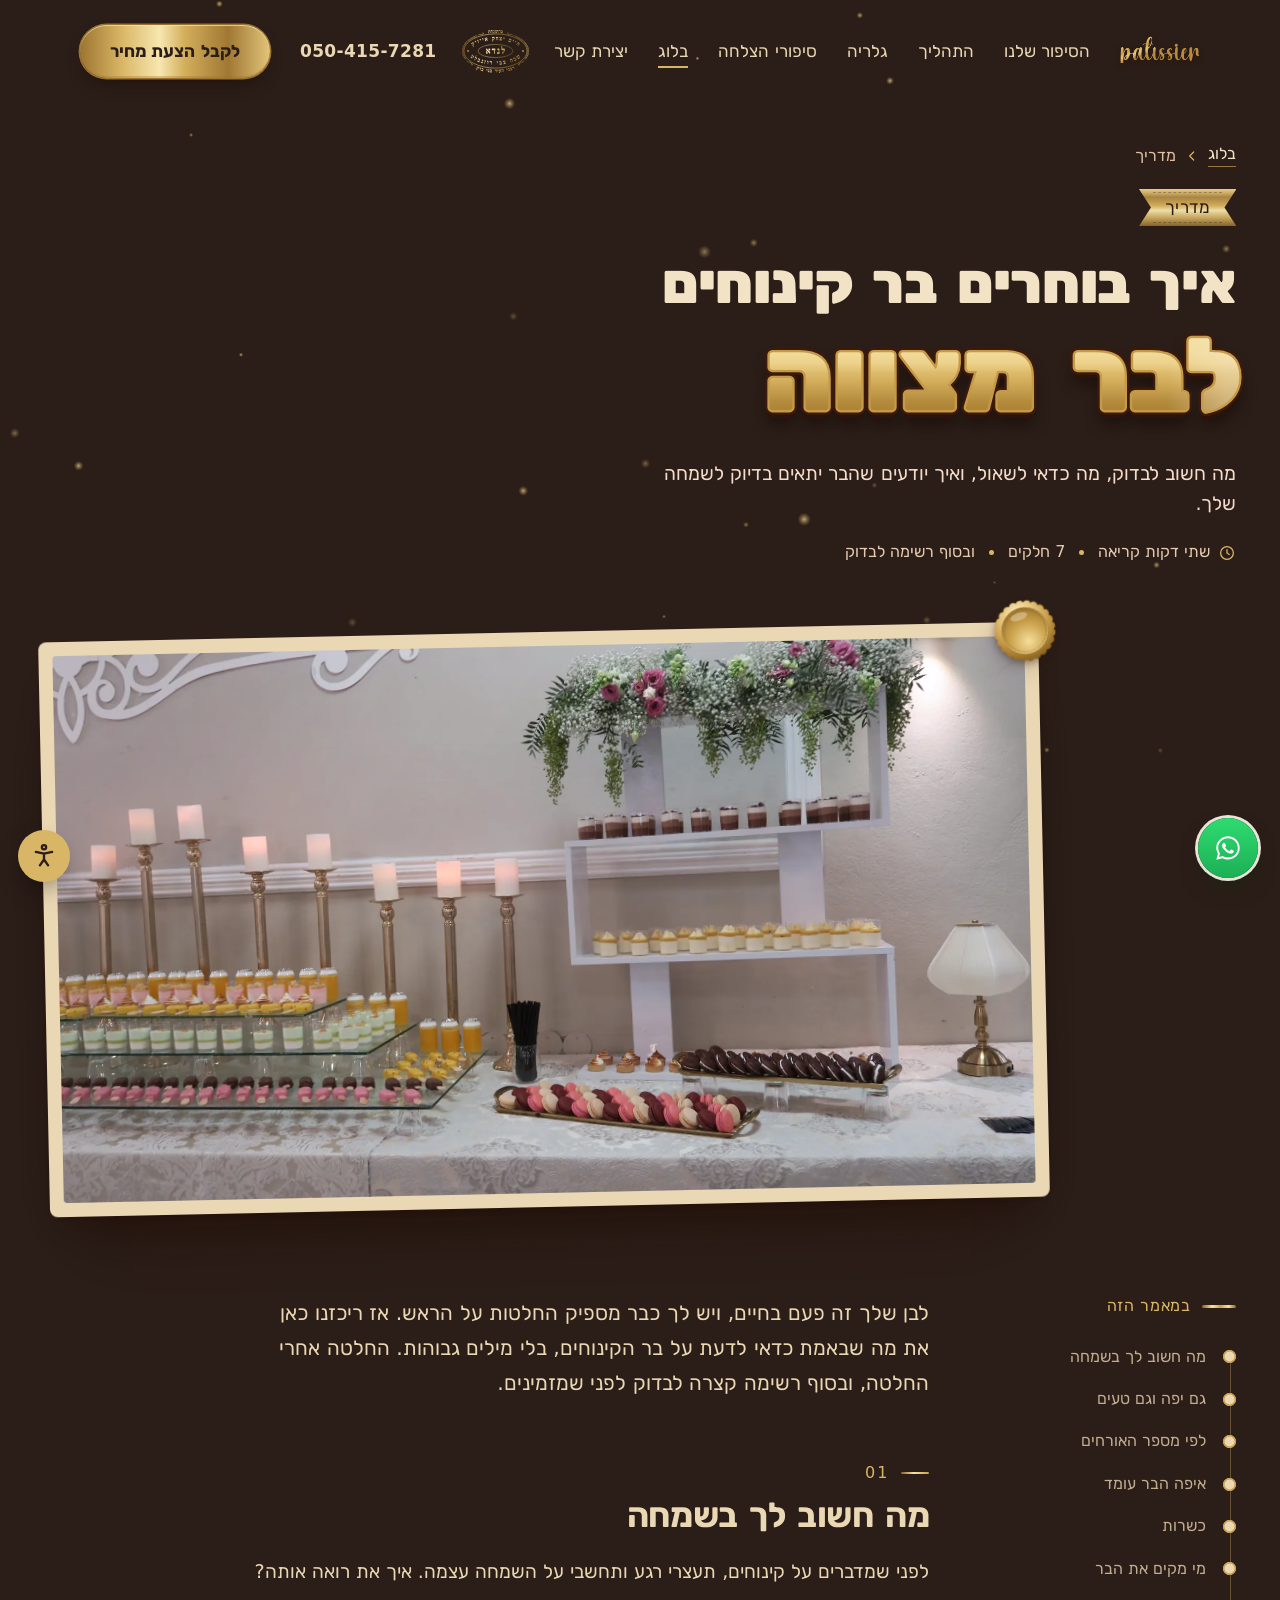
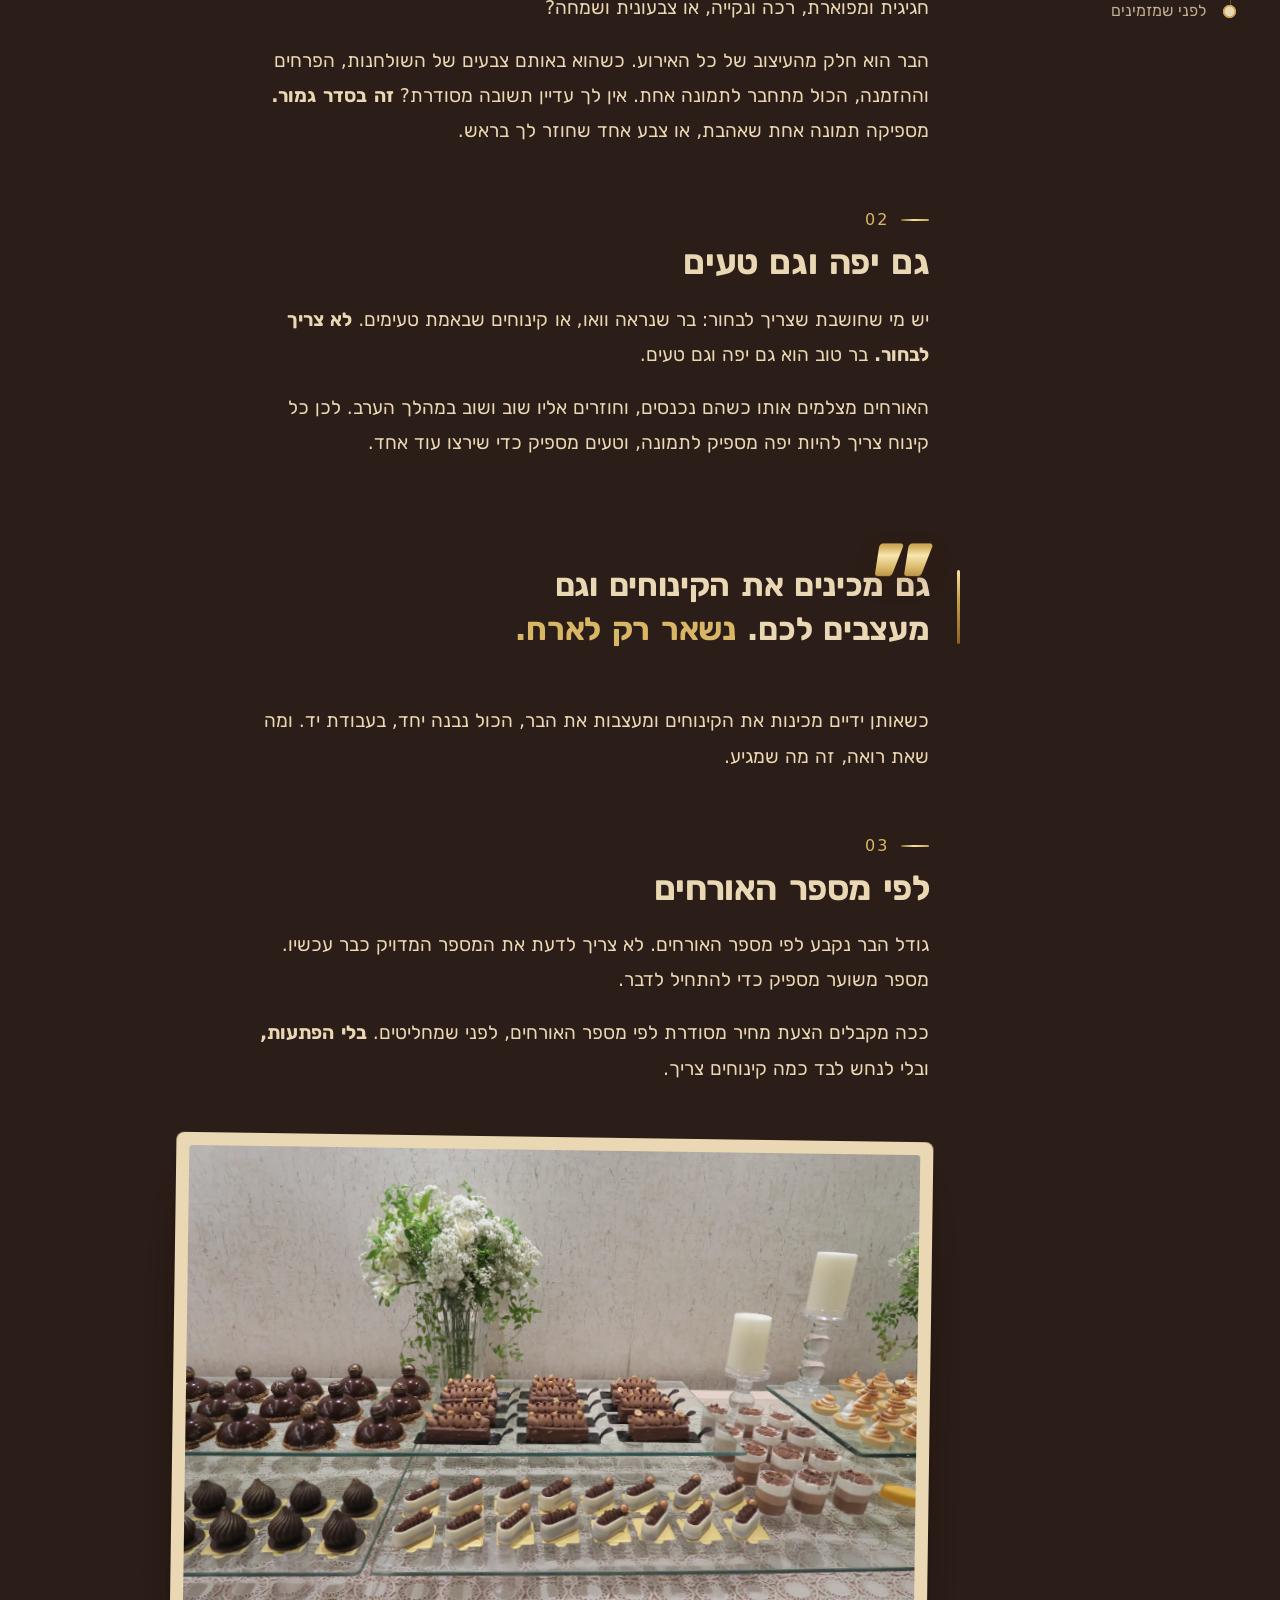
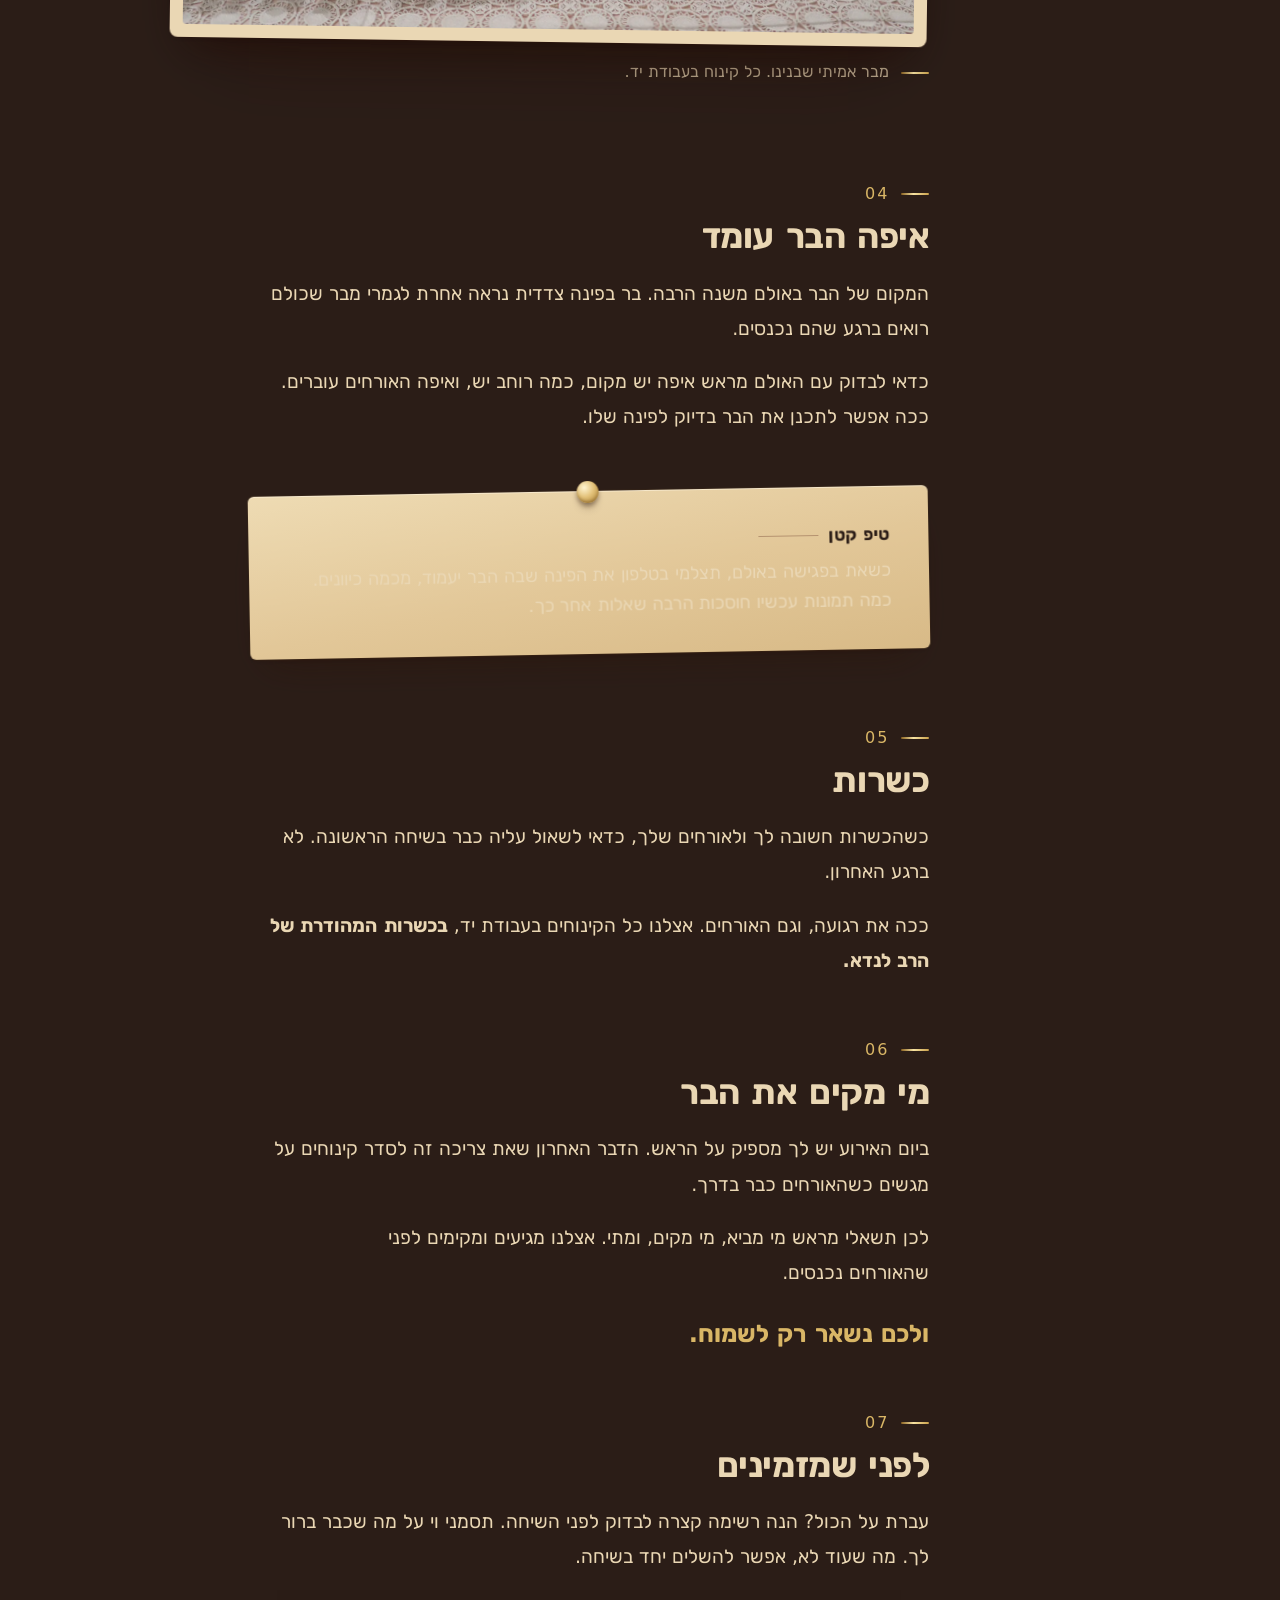
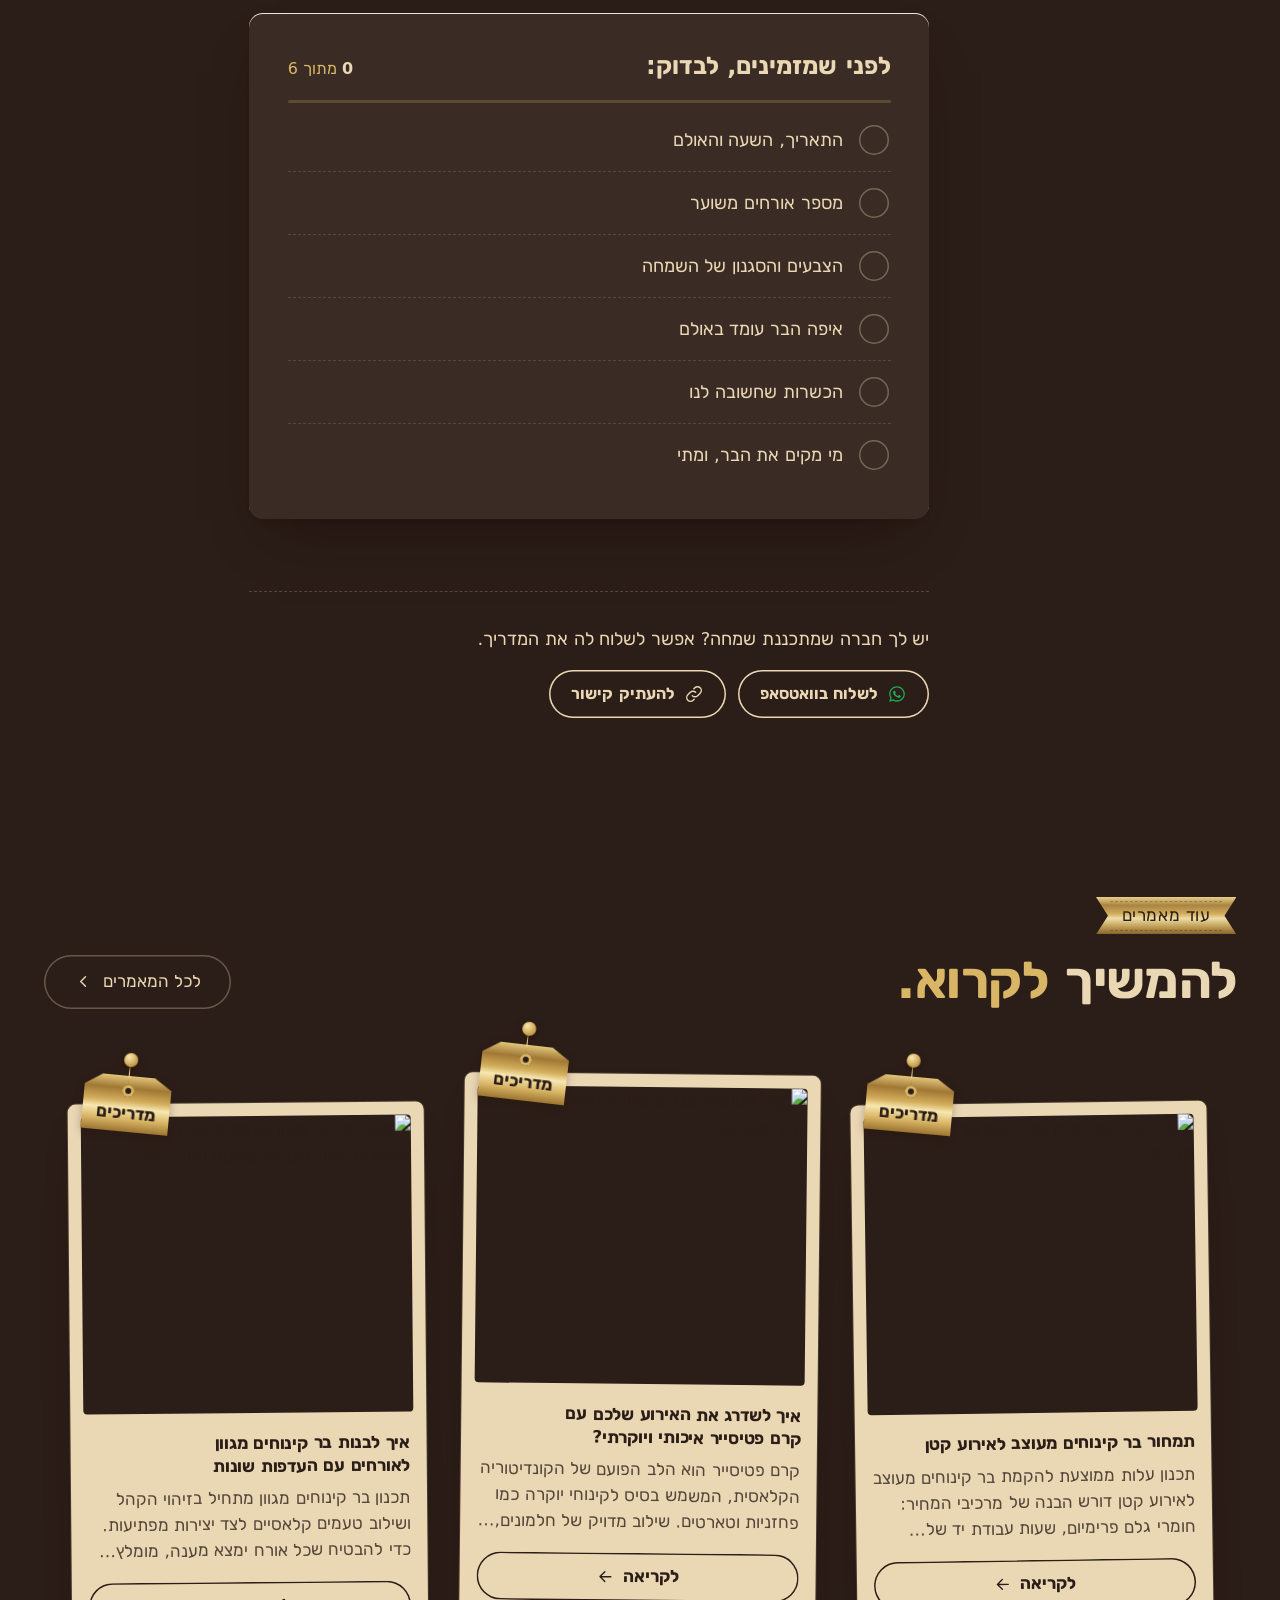
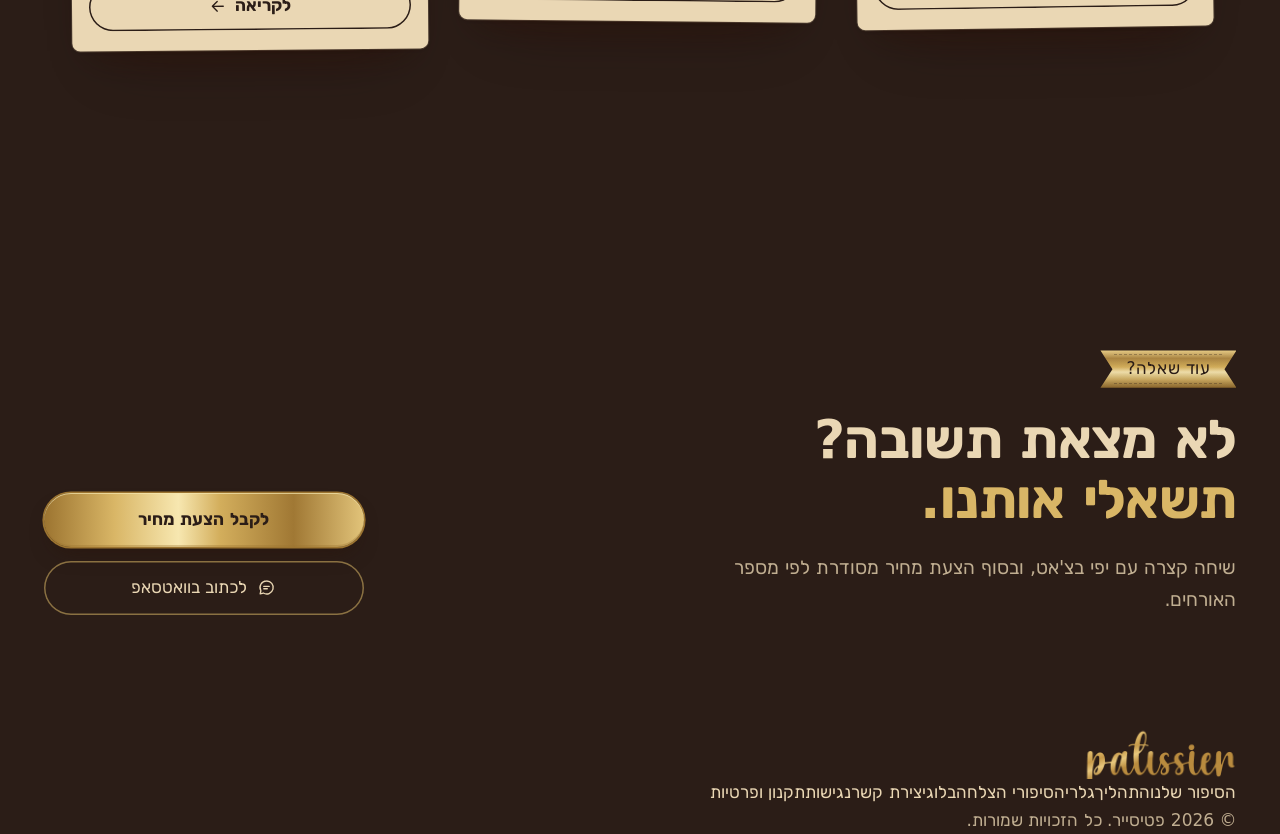
==== commit 0fc064c4: "פטיסייר: יצירת קשר בהדר נפתחת בחלון עם אנימציה, בלי לגלול את האתר Co-Authored-By: Claude Opus 5.5 <n" ====
--- a/article.html
+++ b/article.html
@@ -247,6 +247,7 @@
 <a class="wa-fab" href="https://wa.me/972504157281" target="_blank" rel="noopener" aria-label="לכתוב לנו בוואטסאפ"><svg viewBox="0 0 32 32" aria-hidden="true"><path fill="currentColor" d="M16 3.5C9.1 3.5 3.5 9 3.5 15.8c0 2.3.6 4.4 1.8 6.3L3.5 28.5l6.6-1.7c1.8 1 3.8 1.5 5.9 1.5 6.9 0 12.5-5.5 12.5-12.3S22.9 3.5 16 3.5Zm0 22.6c-1.9 0-3.7-.5-5.3-1.4l-.4-.2-3.9 1 1-3.8-.3-.4a10.1 10.1 0 0 1-1.6-5.5C5.5 10.2 10.2 5.6 16 5.6s10.5 4.6 10.5 10.3S21.8 26.1 16 26.1Z"/><path fill="currentColor" d="M21.7 18.6c-.3-.2-1.8-.9-2.1-1-.3-.1-.5-.2-.7.2l-1 1.2c-.2.2-.4.2-.7.1a8.4 8.4 0 0 1-4.2-3.6c-.3-.5.3-.5.9-1.6.1-.2 0-.4 0-.5l-1-2.3c-.2-.6-.5-.5-.7-.5h-.6c-.2 0-.5.1-.8.4-.3.3-1.1 1-1.1 2.5s1.1 2.9 1.2 3.1c.2.2 2.2 3.3 5.3 4.6 2 .8 2.7.9 3.7.7.6-.1 1.8-.7 2-1.4.3-.7.3-1.3.2-1.4l-.4-.5Z"/></svg><span>לכתוב בוואטסאפ</span></a>
 <div class="toast" id="toast" role="status"></div>
 
+<script src="contact-panel.js"></script><!-- "יצירת קשר" בהדר נפתח כחלון (חייב לפני cms.js) -->
 <script src="cms.js"></script>
 <script src="design/shared/kit.js"></script>
 <script src="design/shared/a11y.js"></script>
--- a/site.css
+++ b/site.css
@@ -1074,3 +1074,59 @@
 /* שלושת הגדלים גם במה שמוזרק מקבצים משותפים (a11y.js, lightbox.js) */
 html #a11y-panel,html #a11y-panel h2,html #a11y-panel a,html .lb figcaption{font-size:var(--t3)}
 html .lb button{font-size:var(--t3)}
+
+/* ---------- חלון יצירת קשר (2.11.2026, אפרים: "שיצירת קשר... נפתח באנימציה יפה וזה לא מריץ את האתר") ----------
+   contact-panel.js: "יצירת קשר" בהדר פותח חלון במקום לגלול. העיגול גדל מתוך הקישור (כמו ה-D העגול של הפתיחה),
+   על הקצה שלו רץ קו זהב, הרקע מתכהה ומיטשטש, והתוכן נכנס בשכבות. בסגירה הכול מתכווץ חזרה לקישור.
+   קו הזהב = שכבת זהב (.cp-rim) מתחת לחלון (.cp-face), ושתיהן נחתכות באותו עיגול, הזהב רק קצת יותר רחב. ככה הקו תמיד בדיוק על הקצה.
+   העמוד מאחור לא ננעל ב-overflow (זה היה משנה את הרוחב ואת ה-vw של הפתיחה), אלא ב-contact-panel.js: גלגלת, מגע ומקשים נחסמים מחוץ לחלון. */
+.cp{position:fixed;inset:0;z-index:8500;display:grid;place-items:center;padding:24px}
+.cp[hidden]{display:none}
+.cp-bg{position:absolute;inset:0;background:rgba(18,9,5,.6);-webkit-backdrop-filter:blur(10px) saturate(.85);backdrop-filter:blur(10px) saturate(.85);opacity:0;transition:opacity .55s var(--ease)}
+.cp.on .cp-bg{opacity:1}
+.cp.out .cp-bg{opacity:0;transition:opacity .5s ease .05s}
+.cp-win{position:relative;width:min(1000px,100%);transform:scale(.985);transition:transform .7s cubic-bezier(.62,0,.22,1)}
+.cp.on .cp-win{transform:none}
+.cp.out .cp-win{transform:scale(.985);transition:transform .52s cubic-bezier(.55,0,.75,.2)}
+.cp-win:focus{outline:none}
+.cp-rim,.cp-face{clip-path:circle(0px at var(--ox,50%) var(--oy,0px));transition:clip-path .7s cubic-bezier(.62,0,.22,1)}
+.cp-rim{position:absolute;inset:-1px;border-radius:33px;background:linear-gradient(120deg,var(--gs));pointer-events:none}
+.cp-face{position:relative;max-height:min(860px,calc(100svh - 48px));display:flex;flex-direction:column;overflow:hidden;border-radius:32px;
+  background:var(--esp);color:var(--cream);box-shadow:0 50px 90px -40px rgba(0,0,0,.8)}
+.cp.on .cp-rim{clip-path:circle(var(--r,150vmax) at var(--ox,50%) var(--oy,0px))}
+.cp.on .cp-face{clip-path:circle(calc(var(--r,150vmax) - 6px) at var(--ox,50%) var(--oy,0px))}
+/* בסוף הפתיחה בלי חיתוך בכלל (שהצל יהיה שלם), ושכבת הזהב נשארת קו דק סביב החלון */
+.cp.on.done .cp-rim,.cp.on.done .cp-face{clip-path:none}
+.cp.out .cp-rim,.cp.out .cp-face{transition:clip-path .52s cubic-bezier(.55,0,.75,.2)}
+.cp.notr .cp-win,.cp.notr .cp-rim,.cp.notr .cp-face{transition:none}
+.cp-body{position:relative;overflow:auto;overscroll-behavior:contain;padding:68px clamp(28px,4.4vw,60px) 52px}
+.cp-t{position:absolute;width:1px;height:1px;overflow:hidden;clip:rect(0 0 0 0);white-space:nowrap}
+.cp-grid{display:grid;grid-template-columns:minmax(0,1.55fr) minmax(0,1fr);gap:clamp(28px,4vw,56px);align-items:center}
+.cp .rv{opacity:1;transform:none;transition:none}
+.cp-alt{align-items:flex-start}
+.cp-x{position:absolute;z-index:4;top:18px;left:18px;width:48px;height:48px;display:grid;place-items:center;border:0;border-radius:50%;color:var(--cream);background:rgba(234,215,180,.06);
+  box-shadow:inset 0 0 0 1px rgba(217,182,102,.5);cursor:pointer;transition:background .25s,transform .35s var(--ease)}
+.cp-x:hover{background:rgba(217,182,102,.16);transform:rotate(90deg)}
+.cp-x:focus-visible{outline:2px solid var(--gld);outline-offset:3px}
+.cp-x .i{width:22px;height:22px}
+/* השכבות: כפתור הסגירה, התווית, הכותרת, השדות, השליחה והדרכים האחרות, אחד אחרי השני */
+.cp .cp-s{opacity:0;transform:translateY(16px);transition:opacity .45s var(--ease),transform .6s var(--ease)}
+.cp.on .cp-s{opacity:1;transform:none;transition-delay:calc(260ms + var(--i,0) * 55ms)}
+.cp.out .cp-s{opacity:0;transform:none;transition:opacity .16s}
+/* בלי תנועה (?still, הפחתת תנועה, מצב נגישות): דהייה פשוטה */
+.cp.calm{opacity:0;transition:opacity .2s}
+.cp.calm.on{opacity:1}
+.cp.calm .cp-win,.cp.calm .cp-face,.cp.calm .cp-rim{clip-path:none;transform:none;transition:none}
+.cp.calm .cp-rim{display:none}
+.cp.calm .cp-face{box-shadow:0 0 0 1px rgba(217,182,102,.5),0 50px 90px -40px rgba(0,0,0,.8)}
+.cp.calm .cp-s,.cp.calm.on .cp-s{opacity:1;transform:none;transition:none}
+@media (max-width:820px){
+  .cp{padding:10px;place-items:stretch}
+  .cp-win{width:100%;height:100%}
+  .cp-face{height:100%;max-height:none;border-radius:24px}
+  .cp-rim{border-radius:25px}
+  .cp-body{flex:1;padding:78px 14px 30px}
+  .cp-grid{grid-template-columns:1fr;gap:36px}
+  .cp-alt{align-items:center;text-align:center}
+  .cp-x{top:14px;left:14px;width:52px;height:52px}
+}
